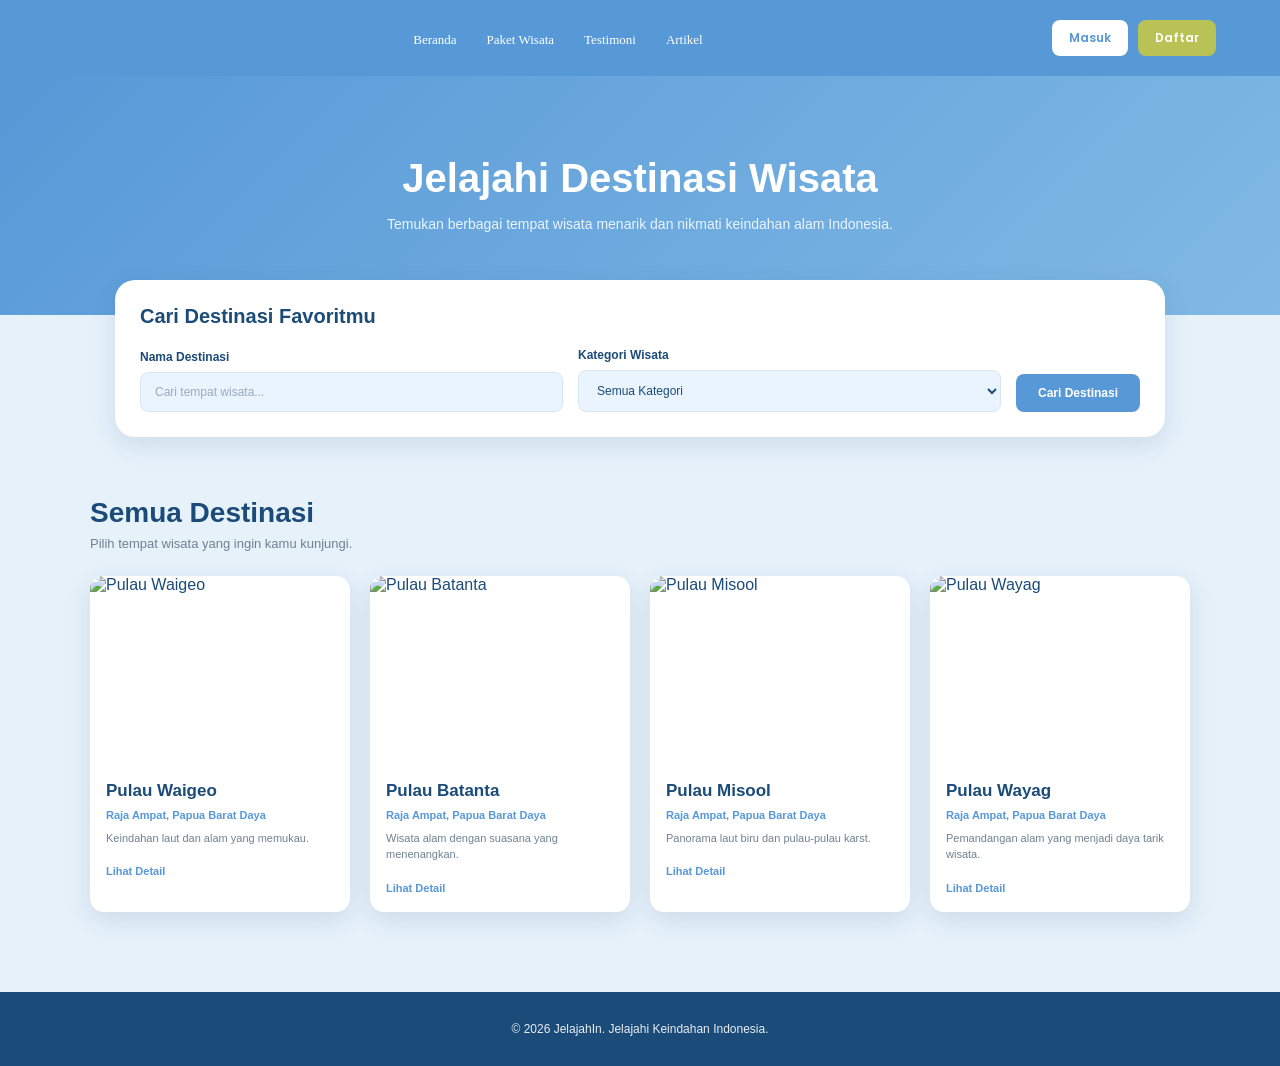
==== destinasi.html @ e1ebfabd "all change add vanilla.css Co-authored-by: Adzkiya Naira <adzkiyanairaf@gmail.com>" ====
<!DOCTYPE html>
<html lang="id">
<head>
    <meta charset="UTF-8">
    <meta name="viewport" content="width=device-width, initial-scale=1.0">
    <title>Destinasi Wisata - JelajahIn</title>
    <link rel="stylesheet" href="vanilla.css">
</head>
<body>

    <!-- Navbar -->
    <header>
        <nav>
            <div class="logo">
                <a href="assets/logo.png"></a>
            </div>

            <ul>
                <li><a href="index.html">Beranda</a></li>
                <li><a href="destinasi.html">Paket Wisata</a></li>
                <li><a href="index.html#testimoni">Testimoni</a></li>
                <li><a href="index.html#artikel">Artikel</a></li>
            </ul>

            <div class="nav-button">
                <a href="#">Masuk</a>
                <a href="#">Daftar</a>
            </div>
        </nav>
    </header>

    <!-- Konten Utama -->
    <main>

        <!-- Judul Halaman -->
        <section class="destination-banner">
            <h1>Jelajahi Destinasi Wisata</h1>
            <p>
                Temukan berbagai tempat wisata menarik
                dan nikmati keindahan alam Indonesia.
            </p>
        </section>

        <!-- Pencarian Destinasi -->
        <section class="destination-search">

            <h2>Cari Destinasi Favoritmu</h2>

            <form>
                <div class="search-item">
                    <label for="search-location">Nama Destinasi</label>
                    <input
                        type="text"
                        id="search-location"
                        name="search-location"
                        placeholder="Cari tempat wisata..."
                    >
                </div>

                <div class="search-item">
                    <label for="search-category">Kategori Wisata</label>
                    <select id="search-category" name="category">
                        <option value="">Semua Kategori</option>
                        <option value="pantai">Pantai</option>
                        <option value="gunung">Gunung</option>
                        <option value="pulau">Pulau</option>
                        <option value="alam">Wisata Alam</option>
                    </select>
                </div>

                <button type="button">Cari Destinasi</button>
            </form>

        </section>

        <!-- Daftar Destinasi -->
        <section class="all-destinations">

            <div class="section-heading">
                <h2>Semua Destinasi</h2>
                <p>Pilih tempat wisata yang ingin kamu kunjungi.</p>
            </div>

            <div class="destination-list">

                <article class="destination-card">
                    <img src="assets/waigeo.jpg" alt="Pulau Waigeo">
                    <h3>Pulau Waigeo</h3>
                    <p>Raja Ampat, Papua Barat Daya</p>
                    <p>Keindahan laut dan alam yang memukau.</p>
                    <a href="#">Lihat Detail</a>
                </article>

                <article class="destination-card">
                    <img src="assets/batanta.jpg" alt="Pulau Batanta">
                    <h3>Pulau Batanta</h3>
                    <p>Raja Ampat, Papua Barat Daya</p>
                    <p>Wisata alam dengan suasana yang menenangkan.</p>
                    <a href="#">Lihat Detail</a>
                </article>

                <article class="destination-card">
                    <img src="assets/misool.jpg" alt="Pulau Misool">
                    <h3>Pulau Misool</h3>
                    <p>Raja Ampat, Papua Barat Daya</p>
                    <p>Panorama laut biru dan pulau-pulau karst.</p>
                    <a href="#">Lihat Detail</a>
                </article>

                <article class="destination-card">
                    <img src="assets/wayag.jpg" alt="Pulau Wayag">
                    <h3>Pulau Wayag</h3>
                    <p>Raja Ampat, Papua Barat Daya</p>
                    <p>Pemandangan alam yang menjadi daya tarik wisata.</p>
                    <a href="#">Lihat Detail</a>
                </article>

            </div>

        </section>

    </main>

    <!-- Footer -->
    <footer>
        <p>&copy; 2026 JelajahIn. Jelajahi Keindahan Indonesia.</p>
    </footer>

    <script src="https://unpkg.com"></script>

</body>
</html>
---- vanilla.css ----
@import url('https://fonts.googleapis.com/css2?family=Inter:ital,opsz,wght@0,14..32,100..900;1,14..32,100..900&family=Poppins:ital,wght@0,100;0,200;0,300;0,400;0,500;0,600;0,700;0,800;0,900;1,100;1,200;1,300;1,400;1,500;1,600;1,700;1,800;1,900&family=Roboto+Mono:ital,wght@0,100..700;1,100..700&display=swap');
@font-face {
  font-family: 'Unbounded'; 
  src: url('assets/Unbounded.ttf') format('truetype');
  font-weight: 400; 
  font-style: normal;
}
:root {
    --pistachio: #B9C255;
    --frost: #E6F1FA;
    --iced-denim: #5798D7;
    --red: #DA4D50;
    --iced: #EAF4FF;
    --navy: #1B4B79;
    --white: #FFFFFF;
    --text-gray: #6F8293;
    --border: #D8E6F0;

    --shadow: 0 8px 25px rgba(27, 75, 121, 0.12);
    --shadow-hover: 0 14px 30px rgba(27, 75, 121, 0.18);
    --radius-small: 8px;
    --radius-medium: 14px;
    --radius-large: 20px;
    --transition: 0.3s ease;
    --font: "Unbounded";
    --sub-font: "Poppins";
}
* {
    margin: 0;
    padding: 0;
    box-sizing: border-box;
}
html {
    scroll-behavior: smooth;
}
body {
    font-family: Arial, Helvetica, sans-serif;
    background-color: var(--frost);
    color: var(--navy);
}

/* navbar */
header {
    width: 100%;
    background-color: var(--iced-denim);
}
nav {
    width: 90%;
    max-width: 1200px;
    margin: auto;
    padding: 20px 0;
    display: flex;
    align-items: center;
    justify-content: space-between;
    font-family: var(--sub-font);
}
.logo {
    max-width: auto;
    max-height: 2rem;
}
nav ul {
    display: flex;
    align-items: center;
    gap: 30px;
    list-style: none;
}
nav ul li a {
    color: var(--white);
    text-decoration: none;
    font-size: 13px;
    font-weight: 500;
    transition: var(--transition);
    font-family: var(--font);
}
nav ul li a:hover {
    color: var(--pistachio);
}
.nav-button {
    display: flex;
    align-items: center;
    gap: 10px;
}
.nav-button a {
    padding: 9px 17px;
    border-radius: var(--radius-small);
    text-decoration: none;
    font-size: 12px;
    font-weight: 600;
    transition: var(--transition);
}
.nav-button a:first-child {
    background-color: var(--white);
    color: var(--iced-denim);
}
.nav-button a:last-child {
    background-color: var(--pistachio);
    color: var(--white);
}
.nav-button a:hover {
    transform: translateY(-2px);
}
/* destination banner */
.destination-banner {
    padding: 80px 20px;
    text-align: center;
    background: linear-gradient(135deg,var(--iced-denim), #80B9E4);
    color: var(--white);
}
.destination-banner h1 {
    margin-bottom: 12px;
    font-size: 40px;
    font-weight: 800;
}
.destination-banner p {
    max-width: 550px;
    margin: auto;
    color: var(--iced);
    font-size: 14px;
    line-height: 1.6;
}
/* search destination */
.destination-search {
    width: 88%;
    max-width: 1050px;
    margin: -35px auto 60px;
    padding: 25px;
    position: relative;
    background-color: var(--white);
    border-radius: var(--radius-large);
    box-shadow: var(--shadow);
}
.destination-search h2 {
    margin-bottom: 20px;
    color: var(--navy);
    font-size: 20px;
}
.destination-search form {
    display: flex;
    align-items: end;
    gap: 15px;
}
.search-item {
    flex: 1;
    display: flex;
    flex-direction: column;
    gap: 8px;
}
.search-item label {
    color: var(--navy);
    font-size: 12px;
    font-weight: 700;
}
.search-item input,
.search-item select {
    width: 100%;
    padding: 12px 14px;
    border: 1px solid var(--border);
    border-radius: var(--radius-small);
    background-color: var(--iced);
    color: var(--navy);
    outline: none;
    font-size: 12px;
    transition: var(--transition);
}
.search-item input::placeholder {
    color: #9AAAB8;
}
.search-item input:focus,
.search-item select:focus {
    border-color: var(--iced-denim);
    background-color: var(--white);
}
.destination-search button {
    padding: 12px 22px;
    border: none;
    border-radius: var(--radius-small);
    background-color: var(--iced-denim);
    color: var(--white);
    font-size: 12px;
    font-weight: 700;
    cursor: pointer;
    transition: var(--transition);
}
.destination-search button:hover {
    background-color: var(--navy);
    transform: translateY(-2px);
}
/* all destination */
.all-destinations {
    width: 88%;
    max-width: 1100px;
    margin: 0 auto 80px;
}
.section-heading {
    margin-bottom: 25px;
}
.section-heading h2 {
    margin-bottom: 7px;
    color: var(--navy);
    font-size: 28px;
    font-weight: 800;
}
.section-heading p {
    color: var(--text-gray);
    font-size: 13px;
}
.destination-list {
    display: grid;
    grid-template-columns: repeat(4, 1fr);
    gap: 20px;
}
/* destination card */
.destination-card {
    overflow: hidden;
    background-color: var(--white);
    border-radius: var(--radius-medium);
    box-shadow: var(--shadow);
    transition: var(--transition);
}
.destination-card:hover {
    transform: translateY(-7px);
    box-shadow: var(--shadow-hover);
}
.destination-card img {
    width: 100%;
    height: 190px;
    display: block;
    object-fit: cover;
}
.destination-card h3 {
    margin: 15px 16px 6px;
    color: var(--navy);
    font-size: 17px;
}
.destination-card p {
    margin: 0 16px 6px;
    color: var(--text-gray);
    font-size: 11px;
    line-height: 1.5;
}
/* lokasi */
.destination-card p:first-of-type {
    color: var(--iced-denim);
    font-weight: 600;
}
/* deskripsi */
.destination-card p:last-of-type {
    margin-bottom: 15px;
}
.destination-card a {
    display: inline-block;
    margin: 0 16px 18px;
    color: var(--iced-denim);
    text-decoration: none;
    font-size: 11px;
    font-weight: 700;
    transition: var(--transition);
}
.destination-card a:hover {
    color: var(--navy);
}
/* footer */
footer {
    padding: 30px 20px;
    background-color: var(--navy);
    text-align: center;
    color: var(--white);
    font-size: 12px;
}
footer p {
    opacity: 0.9;
}
/* auth modal */
.modal {
    display: none;
}
.modal.is-open {
    display: block;
}
.modal__overlay {
    position: fixed;
    z-index: 1000;
    top: 0;
    left: 0;
    width: 100%;
    height: 100%;
    display: flex;
    align-items: center;
    justify-content: center;
    padding: 20px;
    background: rgba(27, 75, 121, 0.55);
}
.modal__container {
    position: relative;
    width: 100%;
    max-width: 430px;
    padding: 35px;
    background: var(--white);
    border-radius: 20px;
    box-shadow: 0 20px 50px rgba(27, 75, 121, 0.25);
}
.modal__close {
    position: absolute;
    top: 15px;
    right: 18px;
    border: none;
    background: none;
    color: var(--text-gray);
    font-size: 25px;
    cursor: pointer;
}
.auth-content h2 {
    margin-bottom: 10px;
    color: var(--navy);
    font-size: 26px;
    line-height: 1.2;
}
.auth-content > p {
    color: var(--text-gray);
    font-size: 13px;
    line-height: 1.6;
}
/* form */
#authForm {
    margin-top: 25px;
}
.auth-input {
    margin-bottom: 16px;
}
.auth-input label {
    display: block;
    margin-bottom: 7px;
    color: var(--navy);
    font-size: 12px;
    font-weight: 700;
}
.auth-input input {
    width: 100%;
    padding: 12px 14px;
    border: 1px solid var(--border);
    border-radius: 8px;
    outline: none;
    background: var(--iced);
    color: var(--navy);
    font-size: 13px;
    transition: var(--transition);
}
.auth-input input:focus {
    border-color: var(--iced-denim);
    background: var(--white);
}
/* sumbit */
#submitBtn {
    width: 100%;
    padding: 13px;
    border: none;
    border-radius: 8px;
    background: var(--iced-denim);
    color: var(--white);
    font-size: 13px;
    font-weight: 700;
    cursor: pointer;
    transition: var(--transition);
}
#submitBtn:hover {
    background: var(--navy);
    transform: translateY(-2px);
}
/* status */
#statusMessage {
    min-height: 20px;
    margin-top: 12px;
    color: var(--red);
    font-size: 12px;
    text-align: center;
}
/* switch login atau signup */
.auth-switch {
    margin-top: 18px;
    text-align: center;
    color: var(--text-gray);
    font-size: 12px;
}
.auth-switch a {
    margin-left: 4px;
    color: var(--iced-denim);
    text-decoration: none;
    font-weight: 700;
}
.auth-switch a:hover {
    color: var(--navy);
}
/* social */
.social-login {
    display: flex;
    gap: 10px;
    margin-top: 20px;
}
.social-login button {
    flex: 1;
    padding: 10px;
    border: 1px solid var(--border);
    border-radius: 8px;
    background: var(--white);
    color: var(--navy);
    font-size: 11px;
    font-weight: 600;
    cursor: pointer;
    transition: var(--transition);
}
.social-login button:hover {
    background: var(--iced);
    border-color: var(--iced-denim);
}
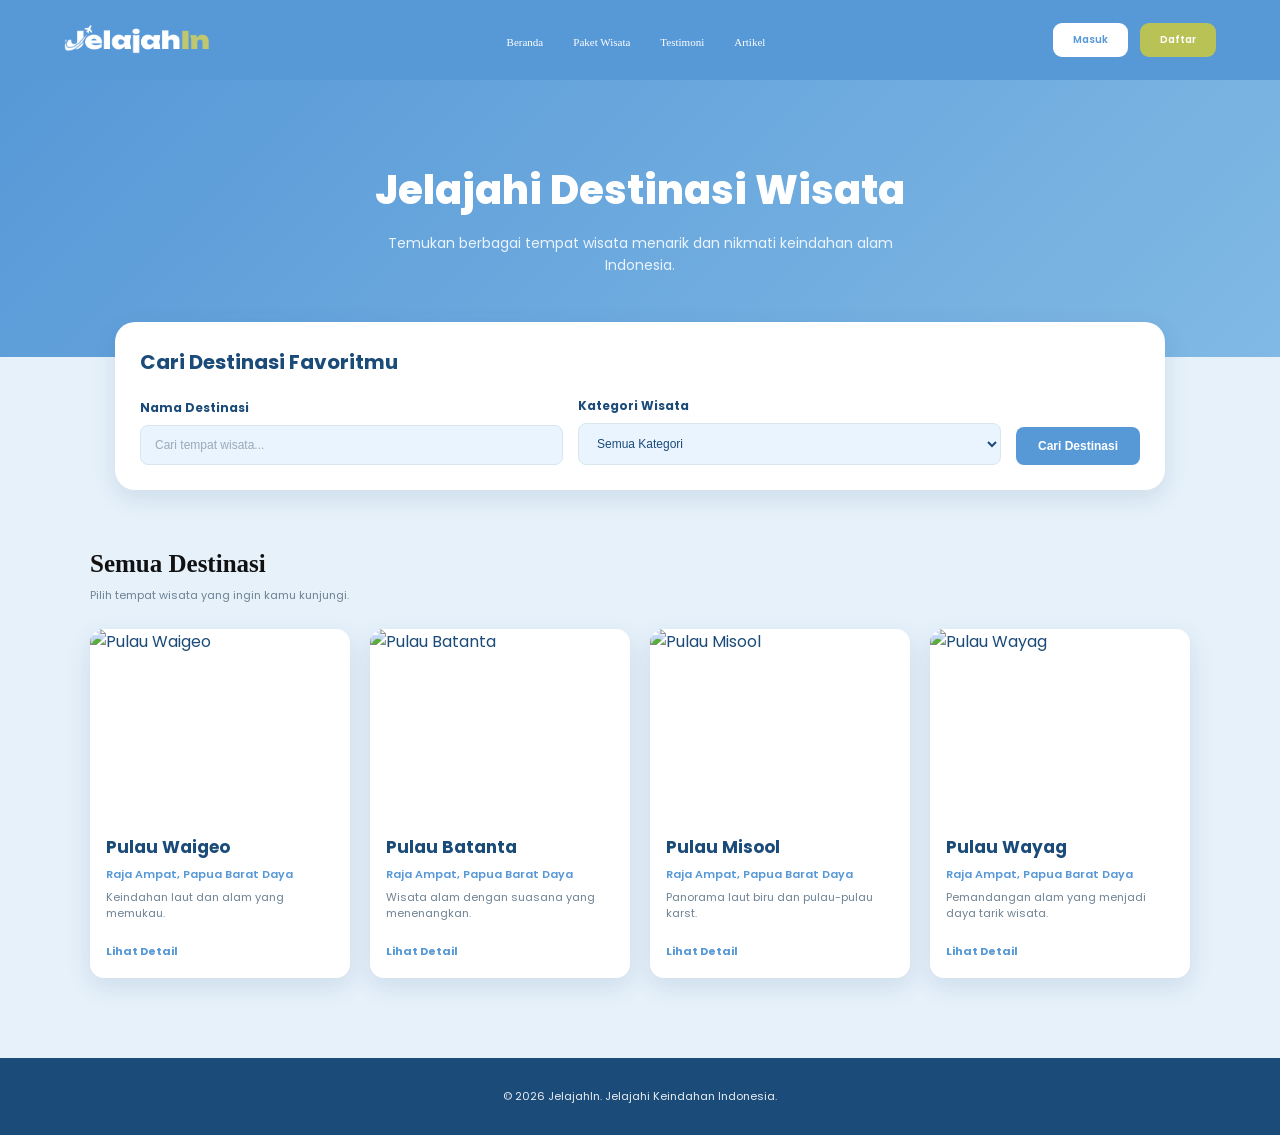
==== commit d127f0e4: "Co-authored-by: Adzkiya Naira <adzkiyanairaf@gmail.com> Co-authored-by: KhairaAndani <KhairaAndani@u" ====
--- a/destinasi.html
+++ b/destinasi.html
@@ -1,19 +1,22 @@
-
 <!DOCTYPE html>
 <html lang="id">
+
 <head>
     <meta charset="UTF-8">
     <meta name="viewport" content="width=device-width, initial-scale=1.0">
     <title>Destinasi Wisata - JelajahIn</title>
     <link rel="stylesheet" href="vanilla.css">
 </head>
-<body>
+
+<body class="page-destinasi">
 
     <!-- Navbar -->
     <header>
         <nav>
             <div class="logo">
-                <a href="assets/logo.png"></a>
+                <a href="index.html">
+                    <img src="assets/logo.png" alt="JelajahIn">
+                </a>
             </div>
 
             <ul>
@@ -50,12 +53,7 @@
             <form>
                 <div class="search-item">
                     <label for="search-location">Nama Destinasi</label>
-                    <input
-                        type="text"
-                        id="search-location"
-                        name="search-location"
-                        placeholder="Cari tempat wisata..."
-                    >
+                    <input type="text" id="search-location" name="search-location" placeholder="Cari tempat wisata...">
                 </div>
 
                 <div class="search-item">
@@ -126,8 +124,6 @@
     <footer>
         <p>&copy; 2026 JelajahIn. Jelajahi Keindahan Indonesia.</p>
     </footer>
+</body>
 
-    <script src="https://unpkg.com"></script>
-
-</body>
-</html>
+</html>
--- a/vanilla.css
+++ b/vanilla.css
@@ -1,10 +1,12 @@
 @import url('https://fonts.googleapis.com/css2?family=Inter:ital,opsz,wght@0,14..32,100..900;1,14..32,100..900&family=Poppins:ital,wght@0,100;0,200;0,300;0,400;0,500;0,600;0,700;0,800;0,900;1,100;1,200;1,300;1,400;1,500;1,600;1,700;1,800;1,900&family=Roboto+Mono:ital,wght@0,100..700;1,100..700&display=swap');
+
 @font-face {
-  font-family: 'Unbounded'; 
-  src: url('assets/Unbounded.ttf') format('truetype');
-  font-weight: 400; 
-  font-style: normal;
-}
+    font-family: 'Unbounded';
+    src: url('assets/Unbounded.ttf') format('truetype');
+    font-weight: 400;
+    font-style: normal;
+}
+
 :root {
     --pistachio: #B9C255;
     --frost: #E6F1FA;
@@ -25,6 +27,7 @@
     --font: "Unbounded";
     --sub-font: "Poppins";
 }
+/* destinasi html */
 * {
     margin: 0;
     padding: 0;
@@ -34,11 +37,9 @@
     scroll-behavior: smooth;
 }
 body {
-    font-family: Arial, Helvetica, sans-serif;
     background-color: var(--frost);
     color: var(--navy);
 }
-
 /* navbar */
 header {
     width: 100%;
@@ -99,11 +100,195 @@
 .nav-button a:hover {
     transform: translateY(-2px);
 }
+.hero-slider {
+  display: flex;
+  align-items: center;
+  justify-content: space-between;
+  min-height: 100vh;
+  padding: 40px 60px;
+  background: linear-gradient(180deg, var(--navy) 0%, var(--iced-denim) 55%, var(--frost) 100%);
+  color: var(--white);
+  overflow: hidden;
+  position: relative;
+}
+.vertical-progress {
+  display: flex;
+  flex-direction: column;
+  align-items: center;
+  margin-right: 45px;
+}
+.vertical-progress .dot {
+  width: 10px;
+  height: 10px;
+  background-color: var(--white);
+  border-radius: 50%;
+}
+.vertical-progress .line {
+  width: 2px;
+  height: 240px;
+  background-color: rgba(255, 255, 255, 0.45);
+  position: relative;
+  display: flex;
+  justify-content: center;
+}
+.active-circle {
+  width: 32px;
+  height: 32px;
+  background-color: var(--white);
+  color: var(--navy);
+  font-family: var(--font);
+  font-size: 0.85rem;
+  font-weight: 700;
+  border-radius: 50%;
+  display: flex;
+  align-items: center;
+  justify-content: center;
+  position: absolute;
+  top: 0%;
+  box-shadow: var(--shadow);
+  transition: top var(--transition);
+}
+.hero-content {
+  max-width: 440px;
+  z-index: 2;
+}
+.hero-content h1 {
+  font-family: var(--font);
+  font-size: 3.4rem;
+  font-weight: 800;
+  letter-spacing: 2px;
+  margin-bottom: 14px;
+  text-transform: uppercase;
+  text-shadow: 0 4px 15px rgba(27, 75, 121, 0.25);
+}
+.hero-content p {
+  font-family: var(--sub-font);
+  font-size: 1rem;
+  font-weight: 400;
+  line-height: 1.6;
+  margin-bottom: 28px;
+  color: var(--iced);
+}
+.btn-jelajah {
+  display: inline-block;
+  padding: 13px 28px;
+  background-color: var(--pistachio);
+  color: var(--white);
+  font-family: var(--sub-font);
+  font-size: 0.95rem;
+  font-weight: 600;
+  text-decoration: none;
+  border-radius: 50px;
+  box-shadow: var(--shadow);
+  transition: transform var(--transition), box-shadow var(--transition);
+}
+.btn-jelajah:hover {
+  transform: translateY(-3px);
+  box-shadow: var(--shadow-hover);
+}
+.slider-right {
+  display: flex;
+  flex-direction: column;
+  width: 56%;
+  z-index: 2;
+}
+.cards-container {
+  display: flex;
+  gap: 22px;
+  align-items: flex-end;
+}
+.card-item {
+  transition: all var(--transition);
+  cursor: pointer;
+}
+.card-item h3 {
+  font-family: var(--sub-font);
+  font-size: 1.05rem;
+  font-weight: 600;
+  margin-bottom: 4px;
+  color: var(--white);
+}
+.card-dots {
+  display: flex;
+  gap: 5px;
+  margin-bottom: 10px;
+}
+.card-dots span {
+  width: 6px;
+  height: 6px;
+  border-radius: 50%;
+  background-color: rgba(255, 255, 255, 0.45);
+}
+.card-dots span.filled {
+  background-color: var(--white);
+}
+.card-item img {
+  width: 175px;
+  height: 235px;
+  object-fit: cover;
+  border-radius: var(--radius-large);
+  box-shadow: var(--shadow);
+  border: 2px solid transparent;
+  transition: all var(--transition);
+}
+.card-item:hover img {
+  transform: translateY(-5px);
+  box-shadow: var(--shadow-hover);
+}
+.card-item.active img {
+  width: 245px;
+  height: 315px;
+  border: 2px solid var(--border);
+  box-shadow: var(--shadow-hover);
+}
+.slider-controls {
+  display: flex;
+  align-items: center;
+  justify-content: space-between;
+  margin-top: 28px;
+  padding-right: 45px;
+}
+.nav-buttons {
+  display: flex;
+  gap: 12px;
+}
+.nav-buttons button {
+  width: 42px;
+  height: 42px;
+  border-radius: 50%;
+  border: 1.5px solid var(--white);
+  background-color: rgba(255, 255, 255, 0.15);
+  color: var(--white);
+  font-size: 1rem;
+  cursor: pointer;
+  backdrop-filter: blur(4px);
+  transition: all var(--transition);
+}
+.nav-buttons button:hover {
+  background-color: var(--white);
+  color: var(--navy);
+  box-shadow: var(--shadow);
+}
+.page-indicator {
+  display: flex;
+  align-items: center;
+  gap: 12px;
+  font-family: var(--font);
+  font-size: 0.9rem;
+  font-weight: 700;
+  color: var(--iced-denim);
+}
+.page-indicator .dash {
+  width: 35px;
+  height: 2px;
+  background-color: var(--iced-denim);
+  display: inline-block;
+}
 /* destination banner */
 .destination-banner {
     padding: 80px 20px;
     text-align: center;
-    background: linear-gradient(135deg,var(--iced-denim), #80B9E4);
+    background: linear-gradient(135deg, var(--iced-denim), #80B9E4);
     color: var(--white);
 }
 .destination-banner h1 {
@@ -315,7 +500,7 @@
     font-size: 26px;
     line-height: 1.2;
 }
-.auth-content > p {
+.auth-content>p {
     color: var(--text-gray);
     font-size: 13px;
     line-height: 1.6;
@@ -412,3 +597,664 @@
     background: var(--iced);
     border-color: var(--iced-denim);
 }
+/* index html */
+* {
+    margin: 0;
+    padding: 0;
+    box-sizing: border-box;
+}
+html {
+    scroll-behavior: smooth;
+}
+body {
+    font-family: var(--sub-font);
+    background: linear-gradient(180deg, #5798D7 0%, #B8D8F2 55%, #E6F1FA 100%);color: var(--navy);
+}
+a {
+    text-decoration: none;
+}
+/* navb */
+header {
+    width: 100%;
+    position: relative;
+    z-index: 10;
+    background: transparent;
+}
+nav {
+    width: 90%;
+    max-width: 1250px;
+    min-height: 80px;
+    margin: auto;
+    display: flex;
+    align-items: center;
+    justify-content: space-between;
+    gap: 25px;
+}
+.logo img {
+    width: 155px;
+    height: auto;
+    display: block;
+    object-fit: contain;
+}
+nav ul {
+    display: flex;
+    align-items: center;
+    gap: 30px;
+    list-style: none;
+}
+nav ul li a {
+    color: var(--white);
+    font-family: var(--font);
+    font-size: 11px;
+    font-weight: 500;
+    transition: var(--transition);
+}
+nav ul li a:hover {
+    color: var(--pistachio);
+}
+.nav-button {
+    display: flex;
+    align-items: center;
+    gap: 12px;
+}
+.nav-button a {
+    padding: 9px 20px;
+    border-radius: 9px;
+    font-size: 10px;
+    font-weight: 600;
+    transition: var(--transition);
+}
+.nav-button a:first-child {
+    color: var(--iced-denim);
+    background: var(--white);
+}
+.nav-button a:last-child {
+    color: var(--white);
+    background: var(--pistachio);
+}
+.nav-button a:hover {
+    transform: translateY(-3px);
+    box-shadow: var(--shadow);
+}
+/* hero sect */
+.hero {
+    width: 90%;
+    max-width: 1250px;
+    min-height: 400px;
+    margin: auto;
+    padding: 45px 20px 55px;
+    display: grid;
+    grid-template-columns: 0.9fr 1.4fr;
+    align-items: center;
+    gap: 45px;
+    position: relative;
+}
+.scroll-indicator {
+    position: absolute;
+    left: 0;
+    top: 65px;
+    width: 30px;
+    height: 255px;
+    display: flex;
+    flex-direction: column;
+    align-items: center;
+    z-index: 5;
+}
+/* titik paling atas */
+.scroll-indicator::before {
+    content: "";
+    position: absolute;
+    top: -7px;
+    width: 11px;
+    height: 11px;
+    background: var(--white);
+    border-radius: 50%;
+}
+/* numb 1 */
+.scroll-number {
+    width: 28px;
+    height: 28px;
+    display: flex;
+    align-items: center;
+    justify-content: center;
+    background: var(--white);
+    color: var(--iced-denim);
+    border-radius: 50%;
+    font-family: var(--font);
+    font-size: 11px;
+    font-weight: 800;
+    z-index: 2;
+}
+/* garis vertikal */
+.scroll-line {
+    width: 2px;
+    height: 220px;
+    background: rgba(255,255,255,0.65);
+}
+/* tiiitk paling bawah */
+.scroll-dot {
+    position: absolute;
+    bottom: 0;
+    width: 11px;
+    height: 11px;
+    background: var(--white);
+    border-radius: 50%;
+}
+/* hover */
+.scroll-indicator:hover .scroll-number {
+    background: var(--pistachio);
+    color: var(--white);
+}
+/* hero text */
+.hero-content {
+    position: relative;
+    padding-left: 35px;
+    color: var(--white);
+}
+.hero-content h1 {
+    margin-bottom: 12px;
+    color: var(--white);
+    font-family: var(--font);
+    font-size: clamp(38px, 6vw, 65px);
+    font-weight: 900;
+    letter-spacing: -3px;
+    text-shadow: 0 5px 5px rgba(0,0,0,0.15);
+}
+.hero-content p {
+    max-width: 340px;
+    margin-bottom: 25px;
+    color: var(--white);
+    font-size: 13px;
+    line-height: 1.7;
+}
+.hero-content > a {
+    display: inline-block;
+    padding: 13px 20px;
+    border-radius: 12px;
+    background: var(--pistachio);
+    color: var(--white);
+    font-size: 11px;
+    font-weight: 700;
+    transition: var(--transition);
+}
+.hero-content > a:hover {
+    background: var(--navy);
+    transform: translateY(-4px);
+}
+/* hero img */
+.hero-image {
+    width: 100%;
+    min-width: 0;
+    display: flex;
+    align-items: flex-end;
+    gap: 15px;
+    position: relative;
+}
+.hero-image > img {
+    width: 48%;
+    height: 245px;
+    flex-shrink: 0;
+    object-fit: cover;
+    border-radius: 20px;
+    box-shadow: 0 12px 20px rgba(27,75,121,0.25);
+}
+.other-destination {
+    min-width: 0;
+    flex: 1;
+    display: flex;
+    gap: 12px;
+    overflow: hidden;
+}
+.other-destination > div {
+    flex: 1;
+    min-width: 0;
+    position: relative;
+}
+.other-destination img {
+    width: 100%;
+    height: 185px;
+    display: block;
+    object-fit: cover;
+    border-radius: 17px;
+    box-shadow: 0 8px 15px rgba(27,75,121,0.2);
+}
+.other-destination h3 {
+    margin-bottom: 12px;
+    color: var(--white);
+    font-size: 13px;
+    text-align: center;
+}
+/* search sect */
+.search-section {
+    width: 88%;
+    max-width: 1150px;
+    margin: -15px auto 0;
+    padding: 22px 30px;
+    position: relative;
+    z-index: 2;
+    background: var(--white);
+    border-radius: 35px;
+    box-shadow: var(--shadow);
+}
+.search-filter {
+    display: grid;
+    grid-template-columns: repeat(4, 1fr) auto;
+    align-items: end;
+    gap: 12px;
+}
+.filter-item {
+    min-width: 0;
+    display: flex;
+    flex-direction: column;
+    gap: 8px;
+}
+.filter-item label {
+    color: var(--iced-denim);
+    font-size: 11px;
+    font-weight: 600;
+}
+.filter-item select,
+.filter-item input {
+    width: 100%;
+    min-width: 0;
+    padding: 12px;
+    border: 1px solid var(--border);
+    outline: none;
+    border-radius: 10px;
+    background: var(--iced);
+    color: var(--navy);
+    font-size: 11px;
+    cursor: pointer;
+    transition: var(--transition);
+}
+.filter-item select:focus,
+.filter-item input:focus {
+    border-color: var(--iced-denim);
+    background: var(--white);
+}
+.search-filter button {
+    padding: 14px 25px;
+    border: none;
+    border-radius: 12px;
+    background: var(--iced-denim);
+    color: var(--white);
+    font-size: 12px;
+    font-weight: 700;
+    cursor: pointer;
+    transition: var(--transition);
+}
+.search-filter button:hover {
+    background: var(--navy);
+    transform: translateY(-3px);
+}
+/* destination seect */
+.destination-section {
+    width: 88%;
+    max-width: 1150px;
+    margin: 0 auto 60px;
+    padding: 45px 35px;
+    background: var(--white);
+    border-radius: 0 0 35px 35px;
+}
+.section-heading {
+    margin-bottom: 25px;
+}
+.section-heading h2 {
+    margin-bottom: 8px;
+    color: #111111;
+    font-family: var(--font);
+    font-size: 25px;
+    font-weight: 800;
+}
+.section-heading p {
+    color: var(--text-gray);
+    font-size: 11px;
+    line-height: 1.7;
+}
+/* destination cards */
+.destination-section .destination-list {
+    display: grid;
+    grid-template-columns: repeat(4, 1fr);
+    gap: 20px;
+}
+.destination-section .destination-card {
+    overflow: hidden;
+    position: relative;
+    min-width: 0;
+    min-height: 240px;
+    border-radius: 20px;
+    background: var(--iced);
+    transition: var(--transition);
+}
+.destination-section .destination-card:hover {
+    transform: translateY(-7px);
+    box-shadow: var(--shadow-hover);
+}
+.destination-section .destination-card img {
+    width: 100%;
+    height: 240px;
+    display: block;
+    object-fit: cover;
+    transition: var(--transition);
+}
+.destination-section .destination-card:hover img {
+    transform: scale(1.05);
+}
+.destination-section .destination-card h3,
+.destination-section .destination-card p,
+.destination-section .destination-card a {
+    position: relative;
+    z-index: 1;
+}
+.destination-section .destination-card h3 {
+    margin: -65px 15px 8px;
+    color: var(--white);
+    font-size: 14px;
+    font-weight: 700;
+}
+.destination-section .destination-card p {
+    margin: 0 15px 10px;
+    color: var(--white);
+    font-size: 10px;
+    line-height: 1.5;
+}
+.destination-section .destination-card a {
+    display: inline-block;
+    margin: 0 15px 15px;
+    color: var(--white);
+    font-size: 10px;
+    font-weight: 700;
+}
+.destination-section > a {
+    display: table;
+    margin: 30px auto 0;
+    padding: 12px 22px;
+    border-radius: 10px;
+    background: var(--iced-denim);
+    color: var(--white);
+    font-size: 11px;
+    font-weight: 700;
+    transition: var(--transition);
+}
+.destination-section > a:hover {
+    background: var(--navy);
+    transform: translateY(-3px);
+}
+/* footer */
+footer {
+    padding: 30px 20px;
+    background: var(--navy);
+    color: var(--white);
+    text-align: center;
+    font-size: 11px;
+}
+footer p {
+    opacity: 0.9;
+}
+
+/* index page */
+.page-index {
+    font-family: var(--sub-font);
+    background: linear-gradient(180deg, #5798D7 0%, #B8D8F2 55%, #E6F1FA 100%);
+    color: var(--navy);
+}
+.page-index header {
+    position: relative;
+    z-index: 10;
+    background: transparent;
+}
+.page-index nav {
+    width: 90%;
+    max-width: 1250px;
+    min-height: 80px;
+    padding: 0;
+}
+.page-index .logo img,
+.page-destinasi .logo img {
+    width: 155px;
+    height: auto;
+    display: block;
+    object-fit: contain;
+}
+/* index hero */
+.page-index .hero {
+    width: 90%;
+    max-width: 1250px;
+    min-height: 400px;
+    margin: auto;
+    padding: 45px 20px 55px;
+    display: grid;
+    grid-template-columns: 0.9fr 1.4fr;
+    align-items: center;
+    gap: 45px;
+    position: relative;
+}
+.page-index .hero-image {
+    width: 100%;
+    min-width: 0;
+    display: flex;
+    align-items: flex-end;
+    gap: 15px;
+}
+.page-index .hero-image > img {
+    width: 48%;
+    height: 245px;
+    flex-shrink: 0;
+    object-fit: cover;
+    border-radius: 20px;
+    box-shadow: 0 12px 20px rgba(27,75,121,0.25);
+}
+.page-index .slider-right {
+    width: auto;
+    min-width: 0;
+    flex: 1;
+    display: flex;
+    flex-direction: column;
+}
+.page-index .cards-container {
+    display: flex;
+    align-items: flex-end;
+    gap: 12px;
+    overflow: hidden;
+    min-width: 0;
+}
+.page-index .card-item {
+    flex: 1;
+    min-width: 0;
+    cursor: pointer;
+    transition: var(--transition);
+}
+.page-index .card-item h3 {
+    margin-bottom: 10px;
+    color: var(--white);
+    font-family: var(--sub-font);
+    font-size: 13px;
+    font-weight: 600;
+}
+.page-index .card-item img {
+    width: 100%;
+    height: 185px;
+    display: block;
+    object-fit: cover;
+    border-radius: 17px;
+    box-shadow: 0 8px 15px rgba(27,75,121,0.2);
+    transition: var(--transition);
+}
+.page-index .card-item:hover img {
+    transform: translateY(-5px);
+}
+/* scroll progres */
+.page-index .scroll-progress {
+    position: fixed;
+    left: 30px;
+    top: 18vh;
+    height: 64vh;
+    width: 30px;
+    display: flex;
+    flex-direction: column;
+    align-items: center;
+    justify-content: space-between;
+    z-index: 100;
+    pointer-events: none;
+}
+.page-index .scroll-progress .scroll-dot {
+    width: 11px;
+    height: 11px;
+    border-radius: 50%;
+    background: var(--white);
+}
+.page-index .scroll-progress .scroll-track {
+    width: 2px;
+    flex: 1;
+    background: rgba(255,255,255,0.55);
+    position: relative;
+}
+.page-index .scroll-active {
+    position: absolute;
+    left: 50%;
+    top: 0;
+    width: 28px;
+    height: 28px;
+    transform: translate(-50%, -50%);
+    background: var(--white);
+    border-radius: 50%;
+    transition: top 0.15s linear;
+}
+.page-index .scroll-active::after {
+    content: attr(data-number);
+    position: absolute;
+    inset: 0;
+    display: flex;
+    align-items: center;
+    justify-content: center;
+    color: var(--iced-denim);
+    font-size: 11px;
+    font-weight: 800;
+}
+/* index destination */
+.page-index .destination-section {
+    width: 88%;
+    max-width: 1150px;
+    margin: 0 auto 60px;
+    padding: 45px 35px;
+    background: var(--white);
+    border-radius: 0 0 35px 35px;
+}
+.page-index .destination-section .destination-list {
+    display: grid;
+    grid-template-columns: repeat(4, 1fr);
+    gap: 20px;
+}
+.page-index .destination-section .destination-card {
+    overflow: hidden;
+    position: relative;
+    min-width: 0;
+    min-height: 240px;
+    border-radius: 20px;
+    background: var(--iced);
+    transition: var(--transition);
+}
+/* index footer */
+.page-index .main-footer {
+    padding: 0;
+    background: var(--navy);
+    text-align: left;
+}
+/* destinasi page */
+.page-destinasi {
+    font-family: var(--sub-font);
+    background: var(--frost);
+    color: var(--navy);
+}
+.page-destinasi header {
+    width: 100%;
+    position: relative;
+    background: var(--iced-denim);
+}
+.page-destinasi nav {
+    width: 90%;
+    max-width: 1200px;
+    min-height: 80px;
+    margin: auto;
+}
+.page-destinasi .destination-banner {
+    padding: 80px 20px;
+    text-align: center;
+    background: linear-gradient(135deg,var(--iced-denim), #80B9E4);
+    color: var(--white);
+}
+.page-destinasi .destination-search {
+    width: 88%;
+    max-width: 1050px;
+    margin: -35px auto 60px;
+    padding: 25px;
+    position: relative;
+    background: var(--white);
+    border-radius: var(--radius-large);
+    box-shadow: var(--shadow);
+}
+.page-destinasi .all-destinations {
+    width: 88%;
+    max-width: 1100px;
+    margin: 0 auto 80px;
+}
+.page-destinasi .all-destinations .destination-list {
+    display: grid;
+    grid-template-columns: repeat(4, 1fr);
+    gap: 20px;
+}
+.page-destinasi .all-destinations .destination-card {
+    overflow: hidden;
+    background: var(--white);
+    border-radius: var(--radius-medium);
+    box-shadow: var(--shadow);
+    transition: var(--transition);
+}
+/* responsive */
+@media (max-width: 900px) {
+    .page-index .hero {
+        grid-template-columns: 1fr;
+        gap: 35px;
+    }
+    .page-index .hero-image {
+        padding-left: 35px;
+    }
+    .page-index .destination-section .destination-list,
+    .page-destinasi .all-destinations .destination-list {
+        grid-template-columns: repeat(2, 1fr);
+    }
+    .page-destinasi .destination-search form {
+        flex-wrap: wrap;
+    }
+}
+@media (max-width: 600px) {
+    .page-index .hero-image {
+        flex-direction: column;
+        align-items: stretch;
+    }
+    .page-index .hero-image > img {
+        width: 100%;
+        height: 230px;
+    }
+    .page-index .card-item img {
+        height: 120px;
+    }
+    .page-index .hero-content h1 {
+        font-size: 40px;
+    }
+    .page-index .destination-section .destination-list,
+    .page-destinasi .all-destinations .destination-list {
+        grid-template-columns: 1fr;
+    }
+    .page-index .search-filter {
+        grid-template-columns: 1fr;
+    }
+    .page-destinasi .destination-search form {
+        flex-direction: column;
+        align-items: stretch;
+    }
+    .page-index nav ul,
+    .page-destinasi nav ul {
+        gap: 12px;
+    }
+}
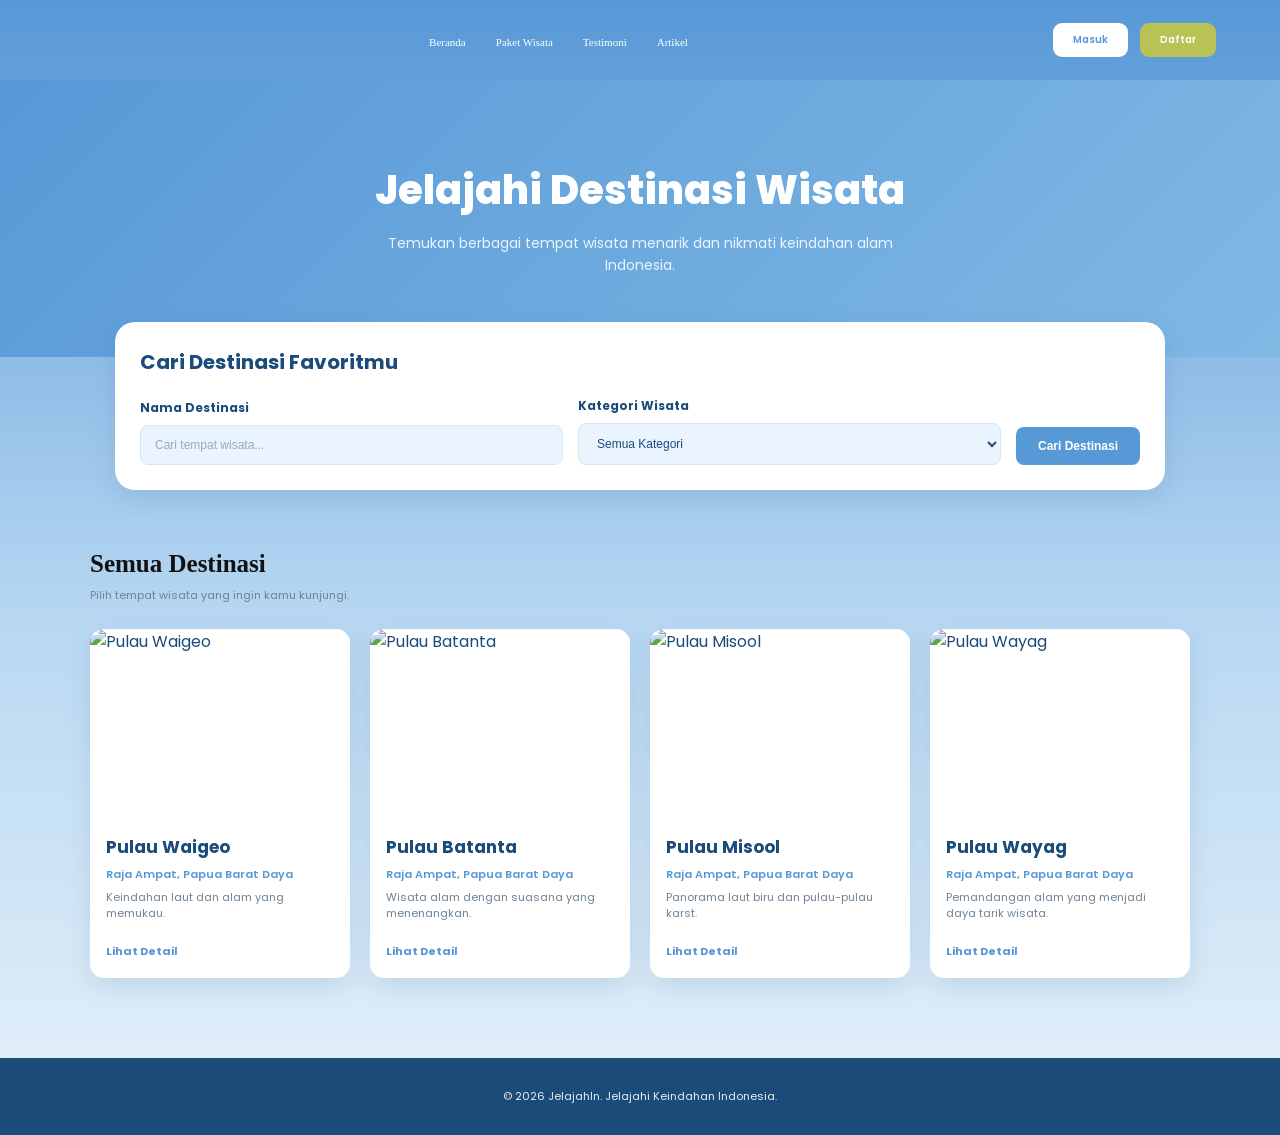
==== commit f1bb17cb: "modify html and css" ====
--- a/destinasi.html
+++ b/destinasi.html
@@ -1,22 +1,20 @@
+
 <!DOCTYPE html>
 <html lang="id">
-
 <head>
     <meta charset="UTF-8">
     <meta name="viewport" content="width=device-width, initial-scale=1.0">
-    <title>Destinasi Wisata - JelajahIn</title>
+    <link rel="shortcut icon" href="assets/faviconj.png" type="image/x-icon">
     <link rel="stylesheet" href="vanilla.css">
+    <title>JelajahIn - Wisata Indonesia</title>
 </head>
-
-<body class="page-destinasi">
+<body>
 
     <!-- Navbar -->
     <header>
         <nav>
             <div class="logo">
-                <a href="index.html">
-                    <img src="assets/logo.png" alt="JelajahIn">
-                </a>
+                <a href="assets/logo.png"></a>
             </div>
 
             <ul>
@@ -53,7 +51,12 @@
             <form>
                 <div class="search-item">
                     <label for="search-location">Nama Destinasi</label>
-                    <input type="text" id="search-location" name="search-location" placeholder="Cari tempat wisata...">
+                    <input
+                        type="text"
+                        id="search-location"
+                        name="search-location"
+                        placeholder="Cari tempat wisata..."
+                    >
                 </div>
 
                 <div class="search-item">
@@ -124,6 +127,7 @@
     <footer>
         <p>&copy; 2026 JelajahIn. Jelajahi Keindahan Indonesia.</p>
     </footer>
+
+    <script src="js/script.js"></script>
 </body>
-
-</html>+</html>
--- a/vanilla.css
+++ b/vanilla.css
@@ -37,8 +37,17 @@
     scroll-behavior: smooth;
 }
 body {
-    background-color: var(--frost);
-    color: var(--navy);
+    margin: 0;
+    padding: 0;
+    background: linear-gradient(
+        180deg,
+        #5798D7 0%,     /* Atas (Hero Waigeo - Biru pekat) */
+        #DCE9F7 18%,    /* Tengah atas (Kartu Pulau & Aktivitas - Terang) */
+        #E6F1FA 38%,    /* Tengah (Paket 7-Day Tour - Sangat terang) */
+        #8CB4E0 55%,    /* Bagian Testimoni Pelanggan - Biru sedang */
+        #DCE9F7 75%,    /* Bagian Discover Indonesia - Terang kembali */
+        #93B8E2 100%    /* Bawah (Sign Up & Contact Us - Biru lembut) */
+    );
 }
 /* navbar */
 header {
@@ -56,6 +65,10 @@
     font-family: var(--sub-font);
 }
 .logo {
+    margin-top: 1rem;
+}
+
+.logo a img{
     max-width: auto;
     max-height: 2rem;
 }
@@ -68,19 +81,22 @@
 nav ul li a {
     color: var(--white);
     text-decoration: none;
-    font-size: 13px;
+    font-size: 20px;
     font-weight: 500;
     transition: var(--transition);
     font-family: var(--font);
 }
+
 nav ul li a:hover {
     color: var(--pistachio);
 }
+
 .nav-button {
     display: flex;
     align-items: center;
     gap: 10px;
 }
+
 .nav-button a {
     padding: 9px 17px;
     border-radius: var(--radius-small);
@@ -89,17 +105,21 @@
     font-weight: 600;
     transition: var(--transition);
 }
+
 .nav-button a:first-child {
     background-color: var(--white);
     color: var(--iced-denim);
 }
+
 .nav-button a:last-child {
     background-color: var(--pistachio);
     color: var(--white);
 }
+
 .nav-button a:hover {
     transform: translateY(-2px);
 }
+
 .hero-slider {
   display: flex;
   align-items: center;
@@ -111,18 +131,21 @@
   overflow: hidden;
   position: relative;
 }
+
 .vertical-progress {
   display: flex;
   flex-direction: column;
   align-items: center;
   margin-right: 45px;
 }
+
 .vertical-progress .dot {
   width: 10px;
   height: 10px;
   background-color: var(--white);
   border-radius: 50%;
 }
+
 .vertical-progress .line {
   width: 2px;
   height: 240px;
@@ -131,6 +154,7 @@
   display: flex;
   justify-content: center;
 }
+
 .active-circle {
   width: 32px;
   height: 32px;
@@ -148,10 +172,12 @@
   box-shadow: var(--shadow);
   transition: top var(--transition);
 }
+
 .hero-content {
   max-width: 440px;
   z-index: 2;
 }
+
 .hero-content h1 {
   font-family: var(--font);
   font-size: 3.4rem;
@@ -161,6 +187,7 @@
   text-transform: uppercase;
   text-shadow: 0 4px 15px rgba(27, 75, 121, 0.25);
 }
+
 .hero-content p {
   font-family: var(--sub-font);
   font-size: 1rem;
@@ -169,6 +196,7 @@
   margin-bottom: 28px;
   color: var(--iced);
 }
+
 .btn-jelajah {
   display: inline-block;
   padding: 13px 28px;
@@ -182,25 +210,30 @@
   box-shadow: var(--shadow);
   transition: transform var(--transition), box-shadow var(--transition);
 }
+
 .btn-jelajah:hover {
   transform: translateY(-3px);
   box-shadow: var(--shadow-hover);
 }
+
 .slider-right {
   display: flex;
   flex-direction: column;
   width: 56%;
   z-index: 2;
 }
+
 .cards-container {
   display: flex;
   gap: 22px;
   align-items: flex-end;
 }
+
 .card-item {
   transition: all var(--transition);
   cursor: pointer;
 }
+
 .card-item h3 {
   font-family: var(--sub-font);
   font-size: 1.05rem;
@@ -208,20 +241,24 @@
   margin-bottom: 4px;
   color: var(--white);
 }
+
 .card-dots {
   display: flex;
   gap: 5px;
   margin-bottom: 10px;
 }
+
 .card-dots span {
   width: 6px;
   height: 6px;
   border-radius: 50%;
   background-color: rgba(255, 255, 255, 0.45);
 }
+
 .card-dots span.filled {
   background-color: var(--white);
 }
+
 .card-item img {
   width: 175px;
   height: 235px;
@@ -231,16 +268,19 @@
   border: 2px solid transparent;
   transition: all var(--transition);
 }
+
 .card-item:hover img {
   transform: translateY(-5px);
   box-shadow: var(--shadow-hover);
 }
+
 .card-item.active img {
   width: 245px;
   height: 315px;
   border: 2px solid var(--border);
   box-shadow: var(--shadow-hover);
 }
+
 .slider-controls {
   display: flex;
   align-items: center;
@@ -248,10 +288,12 @@
   margin-top: 28px;
   padding-right: 45px;
 }
+
 .nav-buttons {
   display: flex;
   gap: 12px;
 }
+
 .nav-buttons button {
   width: 42px;
   height: 42px;
@@ -264,11 +306,13 @@
   backdrop-filter: blur(4px);
   transition: all var(--transition);
 }
+
 .nav-buttons button:hover {
   background-color: var(--white);
   color: var(--navy);
   box-shadow: var(--shadow);
 }
+
 .page-indicator {
   display: flex;
   align-items: center;
@@ -278,12 +322,14 @@
   font-weight: 700;
   color: var(--iced-denim);
 }
+
 .page-indicator .dash {
   width: 35px;
   height: 2px;
   background-color: var(--iced-denim);
   display: inline-block;
 }
+
 /* destination banner */
 .destination-banner {
     padding: 80px 20px;
@@ -291,11 +337,13 @@
     background: linear-gradient(135deg, var(--iced-denim), #80B9E4);
     color: var(--white);
 }
+
 .destination-banner h1 {
     margin-bottom: 12px;
     font-size: 40px;
     font-weight: 800;
 }
+
 .destination-banner p {
     max-width: 550px;
     margin: auto;
@@ -303,6 +351,7 @@
     font-size: 14px;
     line-height: 1.6;
 }
+
 /* search destination */
 .destination-search {
     width: 88%;
@@ -314,27 +363,32 @@
     border-radius: var(--radius-large);
     box-shadow: var(--shadow);
 }
+
 .destination-search h2 {
     margin-bottom: 20px;
     color: var(--navy);
     font-size: 20px;
 }
+
 .destination-search form {
     display: flex;
     align-items: end;
     gap: 15px;
 }
+
 .search-item {
     flex: 1;
     display: flex;
     flex-direction: column;
     gap: 8px;
 }
+
 .search-item label {
     color: var(--navy);
     font-size: 12px;
     font-weight: 700;
 }
+
 .search-item input,
 .search-item select {
     width: 100%;
@@ -347,14 +401,17 @@
     font-size: 12px;
     transition: var(--transition);
 }
+
 .search-item input::placeholder {
     color: #9AAAB8;
 }
+
 .search-item input:focus,
 .search-item select:focus {
     border-color: var(--iced-denim);
     background-color: var(--white);
 }
+
 .destination-search button {
     padding: 12px 22px;
     border: none;
@@ -366,34 +423,41 @@
     cursor: pointer;
     transition: var(--transition);
 }
+
 .destination-search button:hover {
     background-color: var(--navy);
     transform: translateY(-2px);
 }
+
 /* all destination */
 .all-destinations {
     width: 88%;
     max-width: 1100px;
     margin: 0 auto 80px;
 }
+
 .section-heading {
     margin-bottom: 25px;
 }
+
 .section-heading h2 {
     margin-bottom: 7px;
     color: var(--navy);
     font-size: 28px;
     font-weight: 800;
 }
+
 .section-heading p {
     color: var(--text-gray);
     font-size: 13px;
 }
+
 .destination-list {
     display: grid;
     grid-template-columns: repeat(4, 1fr);
     gap: 20px;
 }
+
 /* destination card */
 .destination-card {
     overflow: hidden;
@@ -402,36 +466,43 @@
     box-shadow: var(--shadow);
     transition: var(--transition);
 }
+
 .destination-card:hover {
     transform: translateY(-7px);
     box-shadow: var(--shadow-hover);
 }
+
 .destination-card img {
     width: 100%;
     height: 190px;
     display: block;
     object-fit: cover;
 }
+
 .destination-card h3 {
     margin: 15px 16px 6px;
     color: var(--navy);
     font-size: 17px;
 }
+
 .destination-card p {
     margin: 0 16px 6px;
     color: var(--text-gray);
     font-size: 11px;
     line-height: 1.5;
 }
+
 /* lokasi */
 .destination-card p:first-of-type {
     color: var(--iced-denim);
     font-weight: 600;
 }
+
 /* deskripsi */
 .destination-card p:last-of-type {
     margin-bottom: 15px;
 }
+
 .destination-card a {
     display: inline-block;
     margin: 0 16px 18px;
@@ -441,9 +512,11 @@
     font-weight: 700;
     transition: var(--transition);
 }
+
 .destination-card a:hover {
     color: var(--navy);
 }
+
 /* footer */
 footer {
     padding: 30px 20px;
@@ -452,16 +525,20 @@
     color: var(--white);
     font-size: 12px;
 }
+
 footer p {
     opacity: 0.9;
 }
+
 /* auth modal */
 .modal {
     display: none;
 }
+
 .modal.is-open {
     display: block;
 }
+
 .modal__overlay {
     position: fixed;
     z-index: 1000;
@@ -475,6 +552,7 @@
     padding: 20px;
     background: rgba(27, 75, 121, 0.55);
 }
+
 .modal__container {
     position: relative;
     width: 100%;
@@ -484,6 +562,7 @@
     border-radius: 20px;
     box-shadow: 0 20px 50px rgba(27, 75, 121, 0.25);
 }
+
 .modal__close {
     position: absolute;
     top: 15px;
@@ -494,24 +573,29 @@
     font-size: 25px;
     cursor: pointer;
 }
+
 .auth-content h2 {
     margin-bottom: 10px;
     color: var(--navy);
     font-size: 26px;
     line-height: 1.2;
 }
+
 .auth-content>p {
     color: var(--text-gray);
     font-size: 13px;
     line-height: 1.6;
 }
+
 /* form */
 #authForm {
     margin-top: 25px;
 }
+
 .auth-input {
     margin-bottom: 16px;
 }
+
 .auth-input label {
     display: block;
     margin-bottom: 7px;
@@ -519,6 +603,7 @@
     font-size: 12px;
     font-weight: 700;
 }
+
 .auth-input input {
     width: 100%;
     padding: 12px 14px;
@@ -530,10 +615,12 @@
     font-size: 13px;
     transition: var(--transition);
 }
+
 .auth-input input:focus {
     border-color: var(--iced-denim);
     background: var(--white);
 }
+
 /* sumbit */
 #submitBtn {
     width: 100%;
@@ -547,10 +634,12 @@
     cursor: pointer;
     transition: var(--transition);
 }
+
 #submitBtn:hover {
     background: var(--navy);
     transform: translateY(-2px);
 }
+
 /* status */
 #statusMessage {
     min-height: 20px;
@@ -559,6 +648,7 @@
     font-size: 12px;
     text-align: center;
 }
+
 /* switch login atau signup */
 .auth-switch {
     margin-top: 18px;
@@ -566,21 +656,25 @@
     color: var(--text-gray);
     font-size: 12px;
 }
+
 .auth-switch a {
     margin-left: 4px;
     color: var(--iced-denim);
     text-decoration: none;
     font-weight: 700;
 }
+
 .auth-switch a:hover {
     color: var(--navy);
 }
+
 /* social */
 .social-login {
     display: flex;
     gap: 10px;
     margin-top: 20px;
 }
+
 .social-login button {
     flex: 1;
     padding: 10px;
@@ -593,6 +687,7 @@
     cursor: pointer;
     transition: var(--transition);
 }
+
 .social-login button:hover {
     background: var(--iced);
     border-color: var(--iced-denim);
@@ -689,67 +784,29 @@
     gap: 45px;
     position: relative;
 }
-.scroll-indicator {
-    position: absolute;
-    left: 0;
-    top: 65px;
-    width: 30px;
-    height: 255px;
-    display: flex;
-    flex-direction: column;
-    align-items: center;
-    z-index: 5;
-}
-/* titik paling atas */
-.scroll-indicator::before {
-    content: "";
-    position: absolute;
-    top: -7px;
-    width: 11px;
-    height: 11px;
-    background: var(--white);
-    border-radius: 50%;
-}
-/* numb 1 */
-.scroll-number {
-    width: 28px;
-    height: 28px;
-    display: flex;
-    align-items: center;
-    justify-content: center;
-    background: var(--white);
-    color: var(--iced-denim);
-    border-radius: 50%;
-    font-family: var(--font);
-    font-size: 11px;
-    font-weight: 800;
-    z-index: 2;
-}
-/* garis vertikal */
-.scroll-line {
-    width: 2px;
-    height: 220px;
-    background: rgba(255,255,255,0.65);
-}
-/* tiiitk paling bawah */
-.scroll-dot {
-    position: absolute;
-    bottom: 0;
-    width: 11px;
-    height: 11px;
-    background: var(--white);
-    border-radius: 50%;
-}
-/* hover */
-.scroll-indicator:hover .scroll-number {
-    background: var(--pistachio);
-    color: var(--white);
-}
 /* hero text */
 .hero-content {
     position: relative;
     padding-left: 35px;
     color: var(--white);
+}
+.hero-content::before {
+    content: "";
+    position: absolute;
+    left: -8px;
+    top: 0;
+    width: 2px;
+    height: 250px;
+    background: rgba(255,255,255,0.55);
+}
+.hero-content::after {
+    white-space: pre;
+    position: absolute;
+    left: -14px;
+    top: -8px;
+    color: var(--white);
+    font-size: 15px;
+    line-height: 52px;
 }
 .hero-content h1 {
     margin-bottom: 12px;
@@ -783,17 +840,15 @@
 }
 /* hero img */
 .hero-image {
-    width: 100%;
     min-width: 0;
     display: flex;
-    align-items: flex-end;
+    align-items: center;
     gap: 15px;
     position: relative;
 }
 .hero-image > img {
     width: 48%;
     height: 245px;
-    flex-shrink: 0;
     object-fit: cover;
     border-radius: 20px;
     box-shadow: 0 12px 20px rgba(27,75,121,0.25);
@@ -965,6 +1020,7 @@
     font-size: 10px;
     font-weight: 700;
 }
+
 .destination-section > a {
     display: table;
     margin: 30px auto 0;
@@ -991,270 +1047,51 @@
 footer p {
     opacity: 0.9;
 }
-
-/* index page */
-.page-index {
-    font-family: var(--sub-font);
-    background: linear-gradient(180deg, #5798D7 0%, #B8D8F2 55%, #E6F1FA 100%);
-    color: var(--navy);
-}
-.page-index header {
-    position: relative;
-    z-index: 10;
-    background: transparent;
-}
-.page-index nav {
-    width: 90%;
-    max-width: 1250px;
-    min-height: 80px;
-    padding: 0;
-}
-.page-index .logo img,
-.page-destinasi .logo img {
-    width: 155px;
-    height: auto;
-    display: block;
-    object-fit: contain;
-}
-/* index hero */
-.page-index .hero {
-    width: 90%;
-    max-width: 1250px;
-    min-height: 400px;
-    margin: auto;
-    padding: 45px 20px 55px;
+/* activities sect */
+.activities-section {
+    width: 88%;
+    max-width: 1150px;
+    margin: -60px auto 30px;
+    padding: 40px 35px;
+    background: var(--white);
+    border-radius: 0 0 35px 35px;
+}
+.activities-section .section-heading h2 {
+    font-size: 22px;
+}
+.activity-list {
     display: grid;
-    grid-template-columns: 0.9fr 1.4fr;
-    align-items: center;
-    gap: 45px;
-    position: relative;
-}
-.page-index .hero-image {
-    width: 100%;
-    min-width: 0;
-    display: flex;
-    align-items: flex-end;
-    gap: 15px;
-}
-.page-index .hero-image > img {
-    width: 48%;
-    height: 245px;
-    flex-shrink: 0;
-    object-fit: cover;
-    border-radius: 20px;
-    box-shadow: 0 12px 20px rgba(27,75,121,0.25);
-}
-.page-index .slider-right {
-    width: auto;
-    min-width: 0;
-    flex: 1;
-    display: flex;
-    flex-direction: column;
-}
-.page-index .cards-container {
-    display: flex;
-    align-items: flex-end;
-    gap: 12px;
+    grid-template-columns: repeat(2, 1fr);
+    gap: 20px;
+    margin-bottom: 35px;
+}
+.activity-card {
     overflow: hidden;
-    min-width: 0;
-}
-.page-index .card-item {
-    flex: 1;
-    min-width: 0;
-    cursor: pointer;
-    transition: var(--transition);
-}
-.page-index .card-item h3 {
-    margin-bottom: 10px;
-    color: var(--white);
-    font-family: var(--sub-font);
-    font-size: 13px;
-    font-weight: 600;
-}
-.page-index .card-item img {
-    width: 100%;
-    height: 185px;
+    border: 1px solid var(--pistachio);
+    border-radius: 16px;
+    background: var(--white);
+    transition: var(--transition);
+}
+.activity-card:hover {
+    transform: translateY(-5px);
+    box-shadow: var(--shadow);
+}
+.activity-card img {
+    width: 100%;
+    height: 150px;
     display: block;
     object-fit: cover;
-    border-radius: 17px;
-    box-shadow: 0 8px 15px rgba(27,75,121,0.2);
-    transition: var(--transition);
-}
-.page-index .card-item:hover img {
-    transform: translateY(-5px);
-}
-/* scroll progres */
-.page-index .scroll-progress {
-    position: fixed;
-    left: 30px;
-    top: 18vh;
-    height: 64vh;
-    width: 30px;
-    display: flex;
-    flex-direction: column;
-    align-items: center;
-    justify-content: space-between;
-    z-index: 100;
-    pointer-events: none;
-}
-.page-index .scroll-progress .scroll-dot {
-    width: 11px;
-    height: 11px;
-    border-radius: 50%;
-    background: var(--white);
-}
-.page-index .scroll-progress .scroll-track {
-    width: 2px;
-    flex: 1;
-    background: rgba(255,255,255,0.55);
-    position: relative;
-}
-.page-index .scroll-active {
-    position: absolute;
-    left: 50%;
-    top: 0;
-    width: 28px;
-    height: 28px;
-    transform: translate(-50%, -50%);
-    background: var(--white);
-    border-radius: 50%;
-    transition: top 0.15s linear;
-}
-.page-index .scroll-active::after {
-    content: attr(data-number);
-    position: absolute;
-    inset: 0;
-    display: flex;
-    align-items: center;
-    justify-content: center;
-    color: var(--iced-denim);
-    font-size: 11px;
-    font-weight: 800;
-}
-/* index destination */
-.page-index .destination-section {
-    width: 88%;
-    max-width: 1150px;
-    margin: 0 auto 60px;
-    padding: 45px 35px;
-    background: var(--white);
-    border-radius: 0 0 35px 35px;
-}
-.page-index .destination-section .destination-list {
-    display: grid;
-    grid-template-columns: repeat(4, 1fr);
-    gap: 20px;
-}
-.page-index .destination-section .destination-card {
-    overflow: hidden;
-    position: relative;
-    min-width: 0;
-    min-height: 240px;
-    border-radius: 20px;
-    background: var(--iced);
-    transition: var(--transition);
-}
-/* index footer */
-.page-index .main-footer {
-    padding: 0;
-    background: var(--navy);
-    text-align: left;
-}
-/* destinasi page */
-.page-destinasi {
-    font-family: var(--sub-font);
-    background: var(--frost);
-    color: var(--navy);
-}
-.page-destinasi header {
-    width: 100%;
-    position: relative;
-    background: var(--iced-denim);
-}
-.page-destinasi nav {
-    width: 90%;
-    max-width: 1200px;
-    min-height: 80px;
-    margin: auto;
-}
-.page-destinasi .destination-banner {
-    padding: 80px 20px;
-    text-align: center;
-    background: linear-gradient(135deg,var(--iced-denim), #80B9E4);
-    color: var(--white);
-}
-.page-destinasi .destination-search {
-    width: 88%;
-    max-width: 1050px;
-    margin: -35px auto 60px;
-    padding: 25px;
-    position: relative;
-    background: var(--white);
-    border-radius: var(--radius-large);
-    box-shadow: var(--shadow);
-}
-.page-destinasi .all-destinations {
-    width: 88%;
-    max-width: 1100px;
-    margin: 0 auto 80px;
-}
-.page-destinasi .all-destinations .destination-list {
-    display: grid;
-    grid-template-columns: repeat(4, 1fr);
-    gap: 20px;
-}
-.page-destinasi .all-destinations .destination-card {
-    overflow: hidden;
-    background: var(--white);
-    border-radius: var(--radius-medium);
-    box-shadow: var(--shadow);
-    transition: var(--transition);
-}
-/* responsive */
-@media (max-width: 900px) {
-    .page-index .hero {
-        grid-template-columns: 1fr;
-        gap: 35px;
-    }
-    .page-index .hero-image {
-        padding-left: 35px;
-    }
-    .page-index .destination-section .destination-list,
-    .page-destinasi .all-destinations .destination-list {
-        grid-template-columns: repeat(2, 1fr);
-    }
-    .page-destinasi .destination-search form {
-        flex-wrap: wrap;
-    }
-}
-@media (max-width: 600px) {
-    .page-index .hero-image {
-        flex-direction: column;
-        align-items: stretch;
-    }
-    .page-index .hero-image > img {
-        width: 100%;
-        height: 230px;
-    }
-    .page-index .card-item img {
-        height: 120px;
-    }
-    .page-index .hero-content h1 {
-        font-size: 40px;
-    }
-    .page-index .destination-section .destination-list,
-    .page-destinasi .all-destinations .destination-list {
-        grid-template-columns: 1fr;
-    }
-    .page-index .search-filter {
-        grid-template-columns: 1fr;
-    }
-    .page-destinasi .destination-search form {
-        flex-direction: column;
-        align-items: stretch;
-    }
-    .page-index nav ul,
-    .page-destinasi nav ul {
-        gap: 12px;
-    }
-}+}
+.activity-card div {
+    padding: 12px;
+}
+.activity-card h3 {
+    margin-bottom: 6px;
+    color: var(--navy);
+    font-size: 14px;
+}
+.activity-card p {
+    color: var(--text-gray);
+    font-size: 10px;
+    line-height: 1.6;
+}
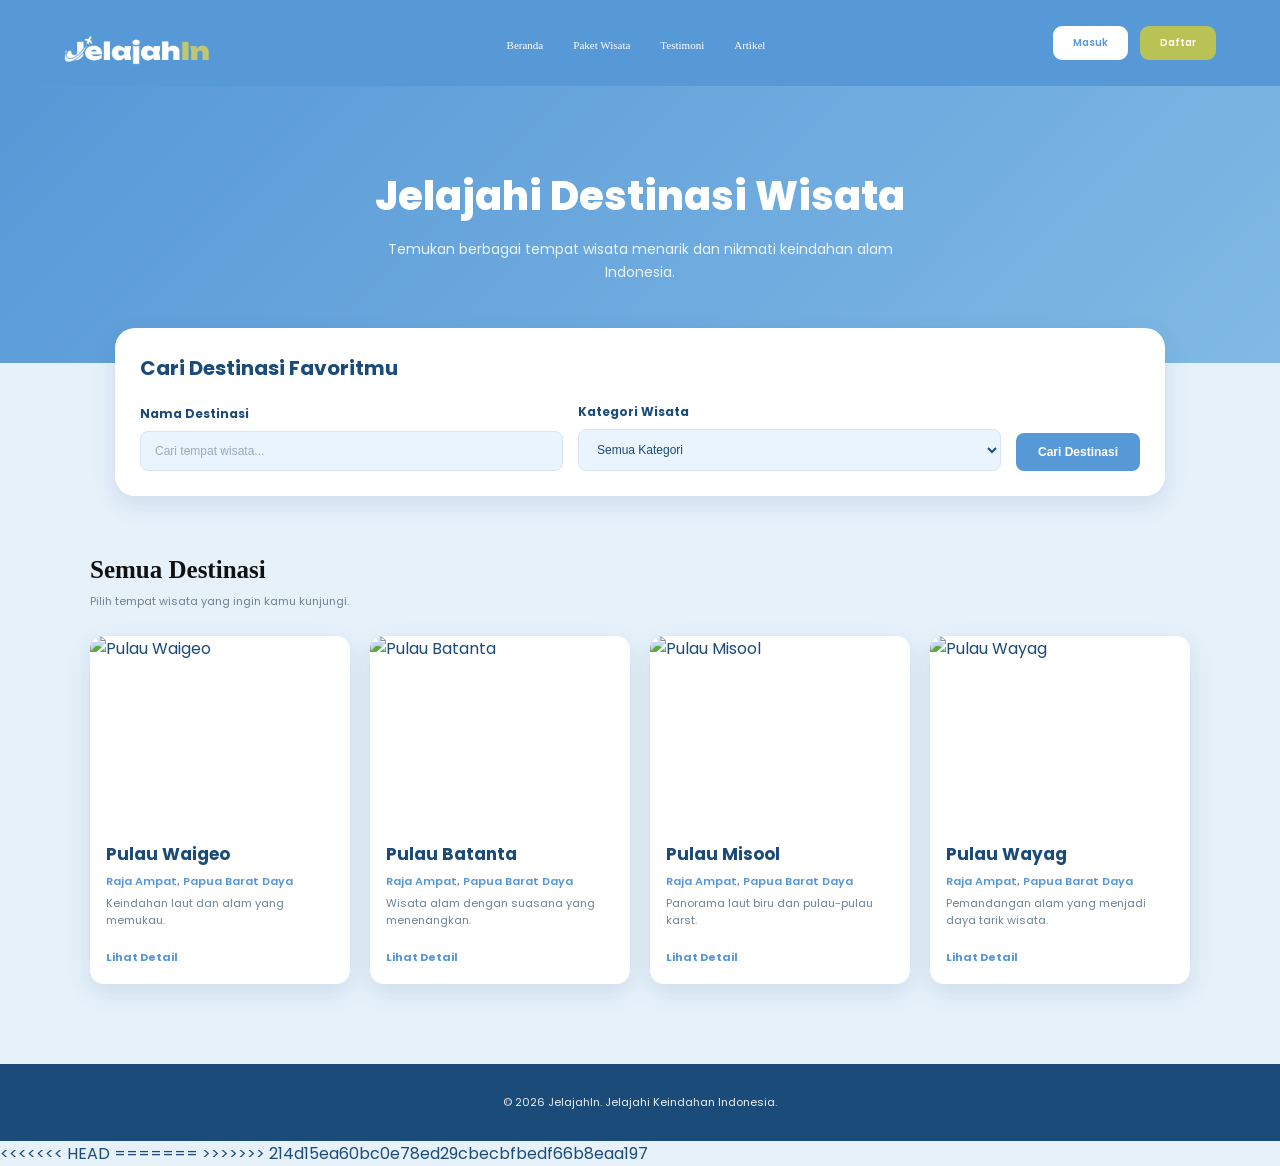
==== commit cd071876: "Merge branch 'main' of https://github.com/Naira084/finpro-1" ====
--- a/destinasi.html
+++ b/destinasi.html
@@ -1,6 +1,6 @@
-
 <!DOCTYPE html>
 <html lang="id">
+
 <head>
     <meta charset="UTF-8">
     <meta name="viewport" content="width=device-width, initial-scale=1.0">
@@ -8,13 +8,16 @@
     <link rel="stylesheet" href="vanilla.css">
     <title>JelajahIn - Wisata Indonesia</title>
 </head>
-<body>
+
+<body class="page-destinasi">
 
     <!-- Navbar -->
     <header>
         <nav>
             <div class="logo">
-                <a href="assets/logo.png"></a>
+                <a href="index.html">
+                    <img src="assets/logo.png" alt="JelajahIn">
+                </a>
             </div>
 
             <ul>
@@ -51,12 +54,7 @@
             <form>
                 <div class="search-item">
                     <label for="search-location">Nama Destinasi</label>
-                    <input
-                        type="text"
-                        id="search-location"
-                        name="search-location"
-                        placeholder="Cari tempat wisata..."
-                    >
+                    <input type="text" id="search-location" name="search-location" placeholder="Cari tempat wisata...">
                 </div>
 
                 <div class="search-item">
@@ -127,7 +125,11 @@
     <footer>
         <p>&copy; 2026 JelajahIn. Jelajahi Keindahan Indonesia.</p>
     </footer>
+<<<<<<< HEAD
 
     <script src="js/script.js"></script>
+=======
+>>>>>>> 214d15ea60bc0e78ed29cbecbfbedf66b8eaa197
 </body>
-</html>
+
+</html>
--- a/vanilla.css
+++ b/vanilla.css
@@ -86,17 +86,14 @@
     transition: var(--transition);
     font-family: var(--font);
 }
-
 nav ul li a:hover {
     color: var(--pistachio);
 }
-
 .nav-button {
     display: flex;
     align-items: center;
     gap: 10px;
 }
-
 .nav-button a {
     padding: 9px 17px;
     border-radius: var(--radius-small);
@@ -105,21 +102,17 @@
     font-weight: 600;
     transition: var(--transition);
 }
-
 .nav-button a:first-child {
     background-color: var(--white);
     color: var(--iced-denim);
 }
-
 .nav-button a:last-child {
     background-color: var(--pistachio);
     color: var(--white);
 }
-
 .nav-button a:hover {
     transform: translateY(-2px);
 }
-
 .hero-slider {
   display: flex;
   align-items: center;
@@ -131,21 +124,18 @@
   overflow: hidden;
   position: relative;
 }
-
 .vertical-progress {
   display: flex;
   flex-direction: column;
   align-items: center;
   margin-right: 45px;
 }
-
 .vertical-progress .dot {
   width: 10px;
   height: 10px;
   background-color: var(--white);
   border-radius: 50%;
 }
-
 .vertical-progress .line {
   width: 2px;
   height: 240px;
@@ -154,7 +144,6 @@
   display: flex;
   justify-content: center;
 }
-
 .active-circle {
   width: 32px;
   height: 32px;
@@ -172,12 +161,10 @@
   box-shadow: var(--shadow);
   transition: top var(--transition);
 }
-
 .hero-content {
   max-width: 440px;
   z-index: 2;
 }
-
 .hero-content h1 {
   font-family: var(--font);
   font-size: 3.4rem;
@@ -187,7 +174,6 @@
   text-transform: uppercase;
   text-shadow: 0 4px 15px rgba(27, 75, 121, 0.25);
 }
-
 .hero-content p {
   font-family: var(--sub-font);
   font-size: 1rem;
@@ -196,7 +182,6 @@
   margin-bottom: 28px;
   color: var(--iced);
 }
-
 .btn-jelajah {
   display: inline-block;
   padding: 13px 28px;
@@ -210,30 +195,25 @@
   box-shadow: var(--shadow);
   transition: transform var(--transition), box-shadow var(--transition);
 }
-
 .btn-jelajah:hover {
   transform: translateY(-3px);
   box-shadow: var(--shadow-hover);
 }
-
 .slider-right {
   display: flex;
   flex-direction: column;
   width: 56%;
   z-index: 2;
 }
-
 .cards-container {
   display: flex;
   gap: 22px;
   align-items: flex-end;
 }
-
 .card-item {
   transition: all var(--transition);
   cursor: pointer;
 }
-
 .card-item h3 {
   font-family: var(--sub-font);
   font-size: 1.05rem;
@@ -241,24 +221,20 @@
   margin-bottom: 4px;
   color: var(--white);
 }
-
 .card-dots {
   display: flex;
   gap: 5px;
   margin-bottom: 10px;
 }
-
 .card-dots span {
   width: 6px;
   height: 6px;
   border-radius: 50%;
   background-color: rgba(255, 255, 255, 0.45);
 }
-
 .card-dots span.filled {
   background-color: var(--white);
 }
-
 .card-item img {
   width: 175px;
   height: 235px;
@@ -268,19 +244,16 @@
   border: 2px solid transparent;
   transition: all var(--transition);
 }
-
 .card-item:hover img {
   transform: translateY(-5px);
   box-shadow: var(--shadow-hover);
 }
-
 .card-item.active img {
   width: 245px;
   height: 315px;
   border: 2px solid var(--border);
   box-shadow: var(--shadow-hover);
 }
-
 .slider-controls {
   display: flex;
   align-items: center;
@@ -288,12 +261,10 @@
   margin-top: 28px;
   padding-right: 45px;
 }
-
 .nav-buttons {
   display: flex;
   gap: 12px;
 }
-
 .nav-buttons button {
   width: 42px;
   height: 42px;
@@ -306,13 +277,11 @@
   backdrop-filter: blur(4px);
   transition: all var(--transition);
 }
-
 .nav-buttons button:hover {
   background-color: var(--white);
   color: var(--navy);
   box-shadow: var(--shadow);
 }
-
 .page-indicator {
   display: flex;
   align-items: center;
@@ -322,14 +291,12 @@
   font-weight: 700;
   color: var(--iced-denim);
 }
-
 .page-indicator .dash {
   width: 35px;
   height: 2px;
   background-color: var(--iced-denim);
   display: inline-block;
 }
-
 /* destination banner */
 .destination-banner {
     padding: 80px 20px;
@@ -337,13 +304,11 @@
     background: linear-gradient(135deg, var(--iced-denim), #80B9E4);
     color: var(--white);
 }
-
 .destination-banner h1 {
     margin-bottom: 12px;
     font-size: 40px;
     font-weight: 800;
 }
-
 .destination-banner p {
     max-width: 550px;
     margin: auto;
@@ -351,7 +316,6 @@
     font-size: 14px;
     line-height: 1.6;
 }
-
 /* search destination */
 .destination-search {
     width: 88%;
@@ -363,32 +327,27 @@
     border-radius: var(--radius-large);
     box-shadow: var(--shadow);
 }
-
 .destination-search h2 {
     margin-bottom: 20px;
     color: var(--navy);
     font-size: 20px;
 }
-
 .destination-search form {
     display: flex;
     align-items: end;
     gap: 15px;
 }
-
 .search-item {
     flex: 1;
     display: flex;
     flex-direction: column;
     gap: 8px;
 }
-
 .search-item label {
     color: var(--navy);
     font-size: 12px;
     font-weight: 700;
 }
-
 .search-item input,
 .search-item select {
     width: 100%;
@@ -401,17 +360,14 @@
     font-size: 12px;
     transition: var(--transition);
 }
-
 .search-item input::placeholder {
     color: #9AAAB8;
 }
-
 .search-item input:focus,
 .search-item select:focus {
     border-color: var(--iced-denim);
     background-color: var(--white);
 }
-
 .destination-search button {
     padding: 12px 22px;
     border: none;
@@ -423,41 +379,34 @@
     cursor: pointer;
     transition: var(--transition);
 }
-
 .destination-search button:hover {
     background-color: var(--navy);
     transform: translateY(-2px);
 }
-
 /* all destination */
 .all-destinations {
     width: 88%;
     max-width: 1100px;
     margin: 0 auto 80px;
 }
-
 .section-heading {
     margin-bottom: 25px;
 }
-
 .section-heading h2 {
     margin-bottom: 7px;
     color: var(--navy);
     font-size: 28px;
     font-weight: 800;
 }
-
 .section-heading p {
     color: var(--text-gray);
     font-size: 13px;
 }
-
 .destination-list {
     display: grid;
     grid-template-columns: repeat(4, 1fr);
     gap: 20px;
 }
-
 /* destination card */
 .destination-card {
     overflow: hidden;
@@ -466,43 +415,36 @@
     box-shadow: var(--shadow);
     transition: var(--transition);
 }
-
 .destination-card:hover {
     transform: translateY(-7px);
     box-shadow: var(--shadow-hover);
 }
-
 .destination-card img {
     width: 100%;
     height: 190px;
     display: block;
     object-fit: cover;
 }
-
 .destination-card h3 {
     margin: 15px 16px 6px;
     color: var(--navy);
     font-size: 17px;
 }
-
 .destination-card p {
     margin: 0 16px 6px;
     color: var(--text-gray);
     font-size: 11px;
     line-height: 1.5;
 }
-
 /* lokasi */
 .destination-card p:first-of-type {
     color: var(--iced-denim);
     font-weight: 600;
 }
-
 /* deskripsi */
 .destination-card p:last-of-type {
     margin-bottom: 15px;
 }
-
 .destination-card a {
     display: inline-block;
     margin: 0 16px 18px;
@@ -512,11 +454,9 @@
     font-weight: 700;
     transition: var(--transition);
 }
-
 .destination-card a:hover {
     color: var(--navy);
 }
-
 /* footer */
 footer {
     padding: 30px 20px;
@@ -525,20 +465,16 @@
     color: var(--white);
     font-size: 12px;
 }
-
 footer p {
     opacity: 0.9;
 }
-
 /* auth modal */
 .modal {
     display: none;
 }
-
 .modal.is-open {
     display: block;
 }
-
 .modal__overlay {
     position: fixed;
     z-index: 1000;
@@ -552,7 +488,6 @@
     padding: 20px;
     background: rgba(27, 75, 121, 0.55);
 }
-
 .modal__container {
     position: relative;
     width: 100%;
@@ -562,7 +497,6 @@
     border-radius: 20px;
     box-shadow: 0 20px 50px rgba(27, 75, 121, 0.25);
 }
-
 .modal__close {
     position: absolute;
     top: 15px;
@@ -573,29 +507,24 @@
     font-size: 25px;
     cursor: pointer;
 }
-
 .auth-content h2 {
     margin-bottom: 10px;
     color: var(--navy);
     font-size: 26px;
     line-height: 1.2;
 }
-
 .auth-content>p {
     color: var(--text-gray);
     font-size: 13px;
     line-height: 1.6;
 }
-
 /* form */
 #authForm {
     margin-top: 25px;
 }
-
 .auth-input {
     margin-bottom: 16px;
 }
-
 .auth-input label {
     display: block;
     margin-bottom: 7px;
@@ -603,7 +532,6 @@
     font-size: 12px;
     font-weight: 700;
 }
-
 .auth-input input {
     width: 100%;
     padding: 12px 14px;
@@ -615,12 +543,10 @@
     font-size: 13px;
     transition: var(--transition);
 }
-
 .auth-input input:focus {
     border-color: var(--iced-denim);
     background: var(--white);
 }
-
 /* sumbit */
 #submitBtn {
     width: 100%;
@@ -634,12 +560,10 @@
     cursor: pointer;
     transition: var(--transition);
 }
-
 #submitBtn:hover {
     background: var(--navy);
     transform: translateY(-2px);
 }
-
 /* status */
 #statusMessage {
     min-height: 20px;
@@ -648,7 +572,6 @@
     font-size: 12px;
     text-align: center;
 }
-
 /* switch login atau signup */
 .auth-switch {
     margin-top: 18px;
@@ -656,25 +579,21 @@
     color: var(--text-gray);
     font-size: 12px;
 }
-
 .auth-switch a {
     margin-left: 4px;
     color: var(--iced-denim);
     text-decoration: none;
     font-weight: 700;
 }
-
 .auth-switch a:hover {
     color: var(--navy);
 }
-
 /* social */
 .social-login {
     display: flex;
     gap: 10px;
     margin-top: 20px;
 }
-
 .social-login button {
     flex: 1;
     padding: 10px;
@@ -687,7 +606,6 @@
     cursor: pointer;
     transition: var(--transition);
 }
-
 .social-login button:hover {
     background: var(--iced);
     border-color: var(--iced-denim);
@@ -784,29 +702,67 @@
     gap: 45px;
     position: relative;
 }
+.scroll-indicator {
+    position: absolute;
+    left: 0;
+    top: 65px;
+    width: 30px;
+    height: 255px;
+    display: flex;
+    flex-direction: column;
+    align-items: center;
+    z-index: 5;
+}
+/* titik paling atas */
+.scroll-indicator::before {
+    content: "";
+    position: absolute;
+    top: -7px;
+    width: 11px;
+    height: 11px;
+    background: var(--white);
+    border-radius: 50%;
+}
+/* numb 1 */
+.scroll-number {
+    width: 28px;
+    height: 28px;
+    display: flex;
+    align-items: center;
+    justify-content: center;
+    background: var(--white);
+    color: var(--iced-denim);
+    border-radius: 50%;
+    font-family: var(--font);
+    font-size: 11px;
+    font-weight: 800;
+    z-index: 2;
+}
+/* garis vertikal */
+.scroll-line {
+    width: 2px;
+    height: 220px;
+    background: rgba(255,255,255,0.65);
+}
+/* tiiitk paling bawah */
+.scroll-dot {
+    position: absolute;
+    bottom: 0;
+    width: 11px;
+    height: 11px;
+    background: var(--white);
+    border-radius: 50%;
+}
+/* hover */
+.scroll-indicator:hover .scroll-number {
+    background: var(--pistachio);
+    color: var(--white);
+}
 /* hero text */
 .hero-content {
     position: relative;
     padding-left: 35px;
     color: var(--white);
-}
-.hero-content::before {
-    content: "";
-    position: absolute;
-    left: -8px;
-    top: 0;
-    width: 2px;
-    height: 250px;
-    background: rgba(255,255,255,0.55);
-}
-.hero-content::after {
-    white-space: pre;
-    position: absolute;
-    left: -14px;
-    top: -8px;
-    color: var(--white);
-    font-size: 15px;
-    line-height: 52px;
 }
 .hero-content h1 {
     margin-bottom: 12px;
@@ -840,15 +796,17 @@
 }
 /* hero img */
 .hero-image {
+    width: 100%;
     min-width: 0;
     display: flex;
-    align-items: center;
+    align-items: flex-end;
     gap: 15px;
     position: relative;
 }
 .hero-image > img {
     width: 48%;
     height: 245px;
+    flex-shrink: 0;
     object-fit: cover;
     border-radius: 20px;
     box-shadow: 0 12px 20px rgba(27,75,121,0.25);
@@ -1020,7 +978,6 @@
     font-size: 10px;
     font-weight: 700;
 }
-
 .destination-section > a {
     display: table;
     margin: 30px auto 0;
@@ -1047,51 +1004,270 @@
 footer p {
     opacity: 0.9;
 }
-/* activities sect */
-.activities-section {
+
+/* index page */
+.page-index {
+    font-family: var(--sub-font);
+    background: linear-gradient(180deg, #5798D7 0%, #B8D8F2 55%, #E6F1FA 100%);
+    color: var(--navy);
+}
+.page-index header {
+    position: relative;
+    z-index: 10;
+    background: transparent;
+}
+.page-index nav {
+    width: 90%;
+    max-width: 1250px;
+    min-height: 80px;
+    padding: 0;
+}
+.page-index .logo img,
+.page-destinasi .logo img {
+    width: 155px;
+    height: auto;
+    display: block;
+    object-fit: contain;
+}
+/* index hero */
+.page-index .hero {
+    width: 90%;
+    max-width: 1250px;
+    min-height: 400px;
+    margin: auto;
+    padding: 45px 20px 55px;
+    display: grid;
+    grid-template-columns: 0.9fr 1.4fr;
+    align-items: center;
+    gap: 45px;
+    position: relative;
+}
+.page-index .hero-image {
+    width: 100%;
+    min-width: 0;
+    display: flex;
+    align-items: flex-end;
+    gap: 15px;
+}
+.page-index .hero-image > img {
+    width: 48%;
+    height: 245px;
+    flex-shrink: 0;
+    object-fit: cover;
+    border-radius: 20px;
+    box-shadow: 0 12px 20px rgba(27,75,121,0.25);
+}
+.page-index .slider-right {
+    width: auto;
+    min-width: 0;
+    flex: 1;
+    display: flex;
+    flex-direction: column;
+}
+.page-index .cards-container {
+    display: flex;
+    align-items: flex-end;
+    gap: 12px;
+    overflow: hidden;
+    min-width: 0;
+}
+.page-index .card-item {
+    flex: 1;
+    min-width: 0;
+    cursor: pointer;
+    transition: var(--transition);
+}
+.page-index .card-item h3 {
+    margin-bottom: 10px;
+    color: var(--white);
+    font-family: var(--sub-font);
+    font-size: 13px;
+    font-weight: 600;
+}
+.page-index .card-item img {
+    width: 100%;
+    height: 185px;
+    display: block;
+    object-fit: cover;
+    border-radius: 17px;
+    box-shadow: 0 8px 15px rgba(27,75,121,0.2);
+    transition: var(--transition);
+}
+.page-index .card-item:hover img {
+    transform: translateY(-5px);
+}
+/* scroll progres */
+.page-index .scroll-progress {
+    position: fixed;
+    left: 30px;
+    top: 18vh;
+    height: 64vh;
+    width: 30px;
+    display: flex;
+    flex-direction: column;
+    align-items: center;
+    justify-content: space-between;
+    z-index: 100;
+    pointer-events: none;
+}
+.page-index .scroll-progress .scroll-dot {
+    width: 11px;
+    height: 11px;
+    border-radius: 50%;
+    background: var(--white);
+}
+.page-index .scroll-progress .scroll-track {
+    width: 2px;
+    flex: 1;
+    background: rgba(255,255,255,0.55);
+    position: relative;
+}
+.page-index .scroll-active {
+    position: absolute;
+    left: 50%;
+    top: 0;
+    width: 28px;
+    height: 28px;
+    transform: translate(-50%, -50%);
+    background: var(--white);
+    border-radius: 50%;
+    transition: top 0.15s linear;
+}
+.page-index .scroll-active::after {
+    content: attr(data-number);
+    position: absolute;
+    inset: 0;
+    display: flex;
+    align-items: center;
+    justify-content: center;
+    color: var(--iced-denim);
+    font-size: 11px;
+    font-weight: 800;
+}
+/* index destination */
+.page-index .destination-section {
     width: 88%;
     max-width: 1150px;
-    margin: -60px auto 30px;
-    padding: 40px 35px;
+    margin: 0 auto 60px;
+    padding: 45px 35px;
     background: var(--white);
     border-radius: 0 0 35px 35px;
 }
-.activities-section .section-heading h2 {
-    font-size: 22px;
-}
-.activity-list {
+.page-index .destination-section .destination-list {
     display: grid;
-    grid-template-columns: repeat(2, 1fr);
+    grid-template-columns: repeat(4, 1fr);
     gap: 20px;
-    margin-bottom: 35px;
-}
-.activity-card {
+}
+.page-index .destination-section .destination-card {
     overflow: hidden;
-    border: 1px solid var(--pistachio);
-    border-radius: 16px;
-    background: var(--white);
-    transition: var(--transition);
-}
-.activity-card:hover {
-    transform: translateY(-5px);
+    position: relative;
+    min-width: 0;
+    min-height: 240px;
+    border-radius: 20px;
+    background: var(--iced);
+    transition: var(--transition);
+}
+/* index footer */
+.page-index .main-footer {
+    padding: 0;
+    background: var(--navy);
+    text-align: left;
+}
+/* destinasi page */
+.page-destinasi {
+    font-family: var(--sub-font);
+    background: var(--frost);
+    color: var(--navy);
+}
+.page-destinasi header {
+    width: 100%;
+    position: relative;
+    background: var(--iced-denim);
+}
+.page-destinasi nav {
+    width: 90%;
+    max-width: 1200px;
+    min-height: 80px;
+    margin: auto;
+}
+.page-destinasi .destination-banner {
+    padding: 80px 20px;
+    text-align: center;
+    background: linear-gradient(135deg,var(--iced-denim), #80B9E4);
+    color: var(--white);
+}
+.page-destinasi .destination-search {
+    width: 88%;
+    max-width: 1050px;
+    margin: -35px auto 60px;
+    padding: 25px;
+    position: relative;
+    background: var(--white);
+    border-radius: var(--radius-large);
     box-shadow: var(--shadow);
 }
-.activity-card img {
-    width: 100%;
-    height: 150px;
-    display: block;
-    object-fit: cover;
-}
-.activity-card div {
-    padding: 12px;
-}
-.activity-card h3 {
-    margin-bottom: 6px;
-    color: var(--navy);
-    font-size: 14px;
-}
-.activity-card p {
-    color: var(--text-gray);
-    font-size: 10px;
-    line-height: 1.6;
-}
+.page-destinasi .all-destinations {
+    width: 88%;
+    max-width: 1100px;
+    margin: 0 auto 80px;
+}
+.page-destinasi .all-destinations .destination-list {
+    display: grid;
+    grid-template-columns: repeat(4, 1fr);
+    gap: 20px;
+}
+.page-destinasi .all-destinations .destination-card {
+    overflow: hidden;
+    background: var(--white);
+    border-radius: var(--radius-medium);
+    box-shadow: var(--shadow);
+    transition: var(--transition);
+}
+/* responsive */
+@media (max-width: 900px) {
+    .page-index .hero {
+        grid-template-columns: 1fr;
+        gap: 35px;
+    }
+    .page-index .hero-image {
+        padding-left: 35px;
+    }
+    .page-index .destination-section .destination-list,
+    .page-destinasi .all-destinations .destination-list {
+        grid-template-columns: repeat(2, 1fr);
+    }
+    .page-destinasi .destination-search form {
+        flex-wrap: wrap;
+    }
+}
+@media (max-width: 600px) {
+    .page-index .hero-image {
+        flex-direction: column;
+        align-items: stretch;
+    }
+    .page-index .hero-image > img {
+        width: 100%;
+        height: 230px;
+    }
+    .page-index .card-item img {
+        height: 120px;
+    }
+    .page-index .hero-content h1 {
+        font-size: 40px;
+    }
+    .page-index .destination-section .destination-list,
+    .page-destinasi .all-destinations .destination-list {
+        grid-template-columns: 1fr;
+    }
+    .page-index .search-filter {
+        grid-template-columns: 1fr;
+    }
+    .page-destinasi .destination-search form {
+        flex-direction: column;
+        align-items: stretch;
+    }
+    .page-index nav ul,
+    .page-destinasi nav ul {
+        gap: 12px;
+    }
+}
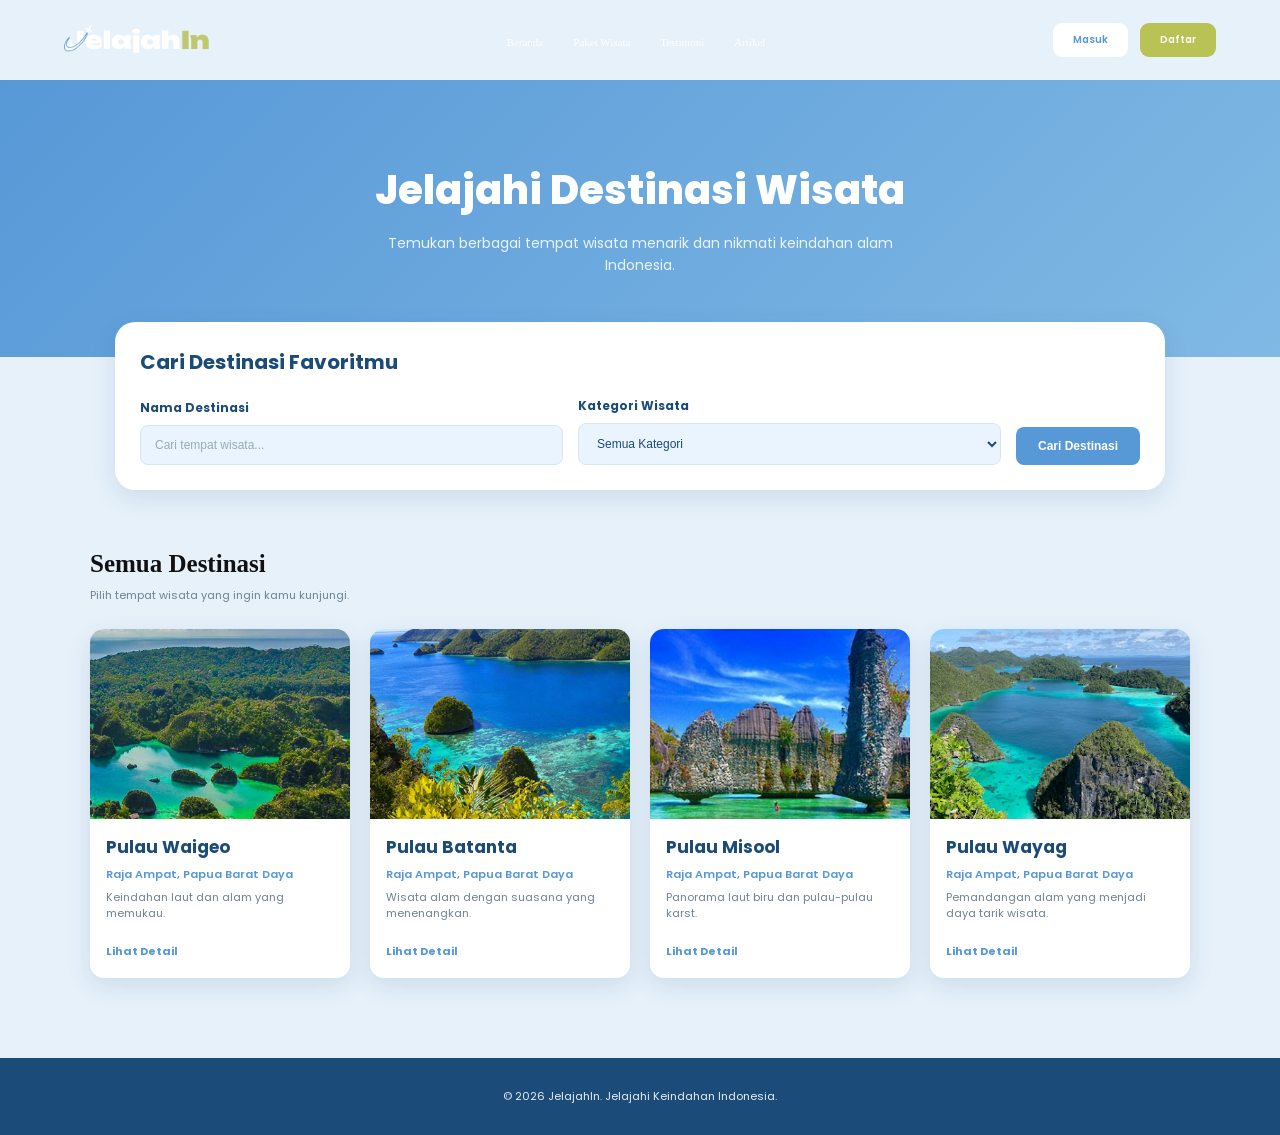
==== commit c78bba99: "change js Co-authored-by: Adzkiya Naira <adzkiyanairaf@gmail.com> Co-authored-by: KhairaAndani <Khai" ====
--- a/destinasi.html
+++ b/destinasi.html
@@ -4,9 +4,8 @@
 <head>
     <meta charset="UTF-8">
     <meta name="viewport" content="width=device-width, initial-scale=1.0">
-    <link rel="shortcut icon" href="assets/faviconj.png" type="image/x-icon">
+    <title>Destinasi Wisata - JelajahIn</title>
     <link rel="stylesheet" href="vanilla.css">
-    <title>JelajahIn - Wisata Indonesia</title>
 </head>
 
 <body class="page-destinasi">
@@ -84,7 +83,7 @@
             <div class="destination-list">
 
                 <article class="destination-card">
-                    <img src="assets/waigeo.jpg" alt="Pulau Waigeo">
+                    <img src="assets/asset/waigeo.png" alt="Pulau Waigeo">
                     <h3>Pulau Waigeo</h3>
                     <p>Raja Ampat, Papua Barat Daya</p>
                     <p>Keindahan laut dan alam yang memukau.</p>
@@ -92,7 +91,7 @@
                 </article>
 
                 <article class="destination-card">
-                    <img src="assets/batanta.jpg" alt="Pulau Batanta">
+                    <img src="assets/asset/batanta.png" alt="Pulau Batanta">
                     <h3>Pulau Batanta</h3>
                     <p>Raja Ampat, Papua Barat Daya</p>
                     <p>Wisata alam dengan suasana yang menenangkan.</p>
@@ -100,7 +99,7 @@
                 </article>
 
                 <article class="destination-card">
-                    <img src="assets/misool.jpg" alt="Pulau Misool">
+                    <img src="assets/asset/misool.png" alt="Pulau Misool">
                     <h3>Pulau Misool</h3>
                     <p>Raja Ampat, Papua Barat Daya</p>
                     <p>Panorama laut biru dan pulau-pulau karst.</p>
@@ -108,7 +107,7 @@
                 </article>
 
                 <article class="destination-card">
-                    <img src="assets/wayag.jpg" alt="Pulau Wayag">
+                    <img src="assets/asset/wayag.jpg" alt="Pulau Wayag">
                     <h3>Pulau Wayag</h3>
                     <p>Raja Ampat, Papua Barat Daya</p>
                     <p>Pemandangan alam yang menjadi daya tarik wisata.</p>
@@ -125,11 +124,6 @@
     <footer>
         <p>&copy; 2026 JelajahIn. Jelajahi Keindahan Indonesia.</p>
     </footer>
-<<<<<<< HEAD
-
-    <script src="js/script.js"></script>
-=======
->>>>>>> 214d15ea60bc0e78ed29cbecbfbedf66b8eaa197
 </body>
 
 </html>
--- a/vanilla.css
+++ b/vanilla.css
@@ -37,17 +37,8 @@
     scroll-behavior: smooth;
 }
 body {
-    margin: 0;
-    padding: 0;
-    background: linear-gradient(
-        180deg,
-        #5798D7 0%,     /* Atas (Hero Waigeo - Biru pekat) */
-        #DCE9F7 18%,    /* Tengah atas (Kartu Pulau & Aktivitas - Terang) */
-        #E6F1FA 38%,    /* Tengah (Paket 7-Day Tour - Sangat terang) */
-        #8CB4E0 55%,    /* Bagian Testimoni Pelanggan - Biru sedang */
-        #DCE9F7 75%,    /* Bagian Discover Indonesia - Terang kembali */
-        #93B8E2 100%    /* Bawah (Sign Up & Contact Us - Biru lembut) */
-    );
+    background-color: var(--frost);
+    color: var(--navy);
 }
 /* navbar */
 header {
@@ -65,10 +56,6 @@
     font-family: var(--sub-font);
 }
 .logo {
-    margin-top: 1rem;
-}
-
-.logo a img{
     max-width: auto;
     max-height: 2rem;
 }
@@ -81,7 +68,7 @@
 nav ul li a {
     color: var(--white);
     text-decoration: none;
-    font-size: 20px;
+    font-size: 13px;
     font-weight: 500;
     transition: var(--transition);
     font-family: var(--font);
@@ -690,18 +677,6 @@
     box-shadow: var(--shadow);
 }
 /* hero sect */
-.hero {
-    width: 90%;
-    max-width: 1250px;
-    min-height: 400px;
-    margin: auto;
-    padding: 45px 20px 55px;
-    display: grid;
-    grid-template-columns: 0.9fr 1.4fr;
-    align-items: center;
-    gap: 45px;
-    position: relative;
-}
 .scroll-indicator {
     position: absolute;
     left: 0;
@@ -1097,7 +1072,7 @@
     transform: translateY(-5px);
 }
 /* scroll progres */
-.page-index .scroll-progress {
+.scroll-progress {
     position: fixed;
     left: 30px;
     top: 18vh;
@@ -1110,19 +1085,19 @@
     z-index: 100;
     pointer-events: none;
 }
-.page-index .scroll-progress .scroll-dot {
+.scroll-dot {
     width: 11px;
     height: 11px;
     border-radius: 50%;
     background: var(--white);
 }
-.page-index .scroll-progress .scroll-track {
+.scroll-track {
     width: 2px;
     flex: 1;
     background: rgba(255,255,255,0.55);
     position: relative;
 }
-.page-index .scroll-active {
+.scroll-active {
     position: absolute;
     left: 50%;
     top: 0;
@@ -1133,7 +1108,7 @@
     border-radius: 50%;
     transition: top 0.15s linear;
 }
-.page-index .scroll-active::after {
+.scroll-active::after {
     content: attr(data-number);
     position: absolute;
     inset: 0;
@@ -1145,7 +1120,7 @@
     font-weight: 800;
 }
 /* index destination */
-.page-index .destination-section {
+.destination-section {
     width: 88%;
     max-width: 1150px;
     margin: 0 auto 60px;
@@ -1153,12 +1128,12 @@
     background: var(--white);
     border-radius: 0 0 35px 35px;
 }
-.page-index .destination-section .destination-list {
+.destination-section .destination-list {
     display: grid;
     grid-template-columns: repeat(4, 1fr);
     gap: 20px;
 }
-.page-index .destination-section .destination-card {
+.destination-section .destination-card {
     overflow: hidden;
     position: relative;
     min-width: 0;
@@ -1168,7 +1143,7 @@
     transition: var(--transition);
 }
 /* index footer */
-.page-index .main-footer {
+.main-footer {
     padding: 0;
     background: var(--navy);
     text-align: left;
@@ -1179,24 +1154,24 @@
     background: var(--frost);
     color: var(--navy);
 }
-.page-destinasi header {
+.header {
     width: 100%;
     position: relative;
     background: var(--iced-denim);
 }
-.page-destinasi nav {
+nav {
     width: 90%;
     max-width: 1200px;
     min-height: 80px;
     margin: auto;
 }
-.page-destinasi .destination-banner {
+.destination-banner {
     padding: 80px 20px;
     text-align: center;
     background: linear-gradient(135deg,var(--iced-denim), #80B9E4);
     color: var(--white);
 }
-.page-destinasi .destination-search {
+.destination-search {
     width: 88%;
     max-width: 1050px;
     margin: -35px auto 60px;
@@ -1206,17 +1181,17 @@
     border-radius: var(--radius-large);
     box-shadow: var(--shadow);
 }
-.page-destinasi .all-destinations {
+.all-destinations {
     width: 88%;
     max-width: 1100px;
     margin: 0 auto 80px;
 }
-.page-destinasi .all-destinations .destination-list {
+.all-destinations .destination-list {
     display: grid;
     grid-template-columns: repeat(4, 1fr);
     gap: 20px;
 }
-.page-destinasi .all-destinations .destination-card {
+.all-destinations .destination-card {
     overflow: hidden;
     background: var(--white);
     border-radius: var(--radius-medium);
@@ -1232,13 +1207,6 @@
     .page-index .hero-image {
         padding-left: 35px;
     }
-    .page-index .destination-section .destination-list,
-    .page-destinasi .all-destinations .destination-list {
-        grid-template-columns: repeat(2, 1fr);
-    }
-    .page-destinasi .destination-search form {
-        flex-wrap: wrap;
-    }
 }
 @media (max-width: 600px) {
     .page-index .hero-image {
@@ -1249,25 +1217,4 @@
         width: 100%;
         height: 230px;
     }
-    .page-index .card-item img {
-        height: 120px;
-    }
-    .page-index .hero-content h1 {
-        font-size: 40px;
-    }
-    .page-index .destination-section .destination-list,
-    .page-destinasi .all-destinations .destination-list {
-        grid-template-columns: 1fr;
-    }
-    .page-index .search-filter {
-        grid-template-columns: 1fr;
-    }
-    .page-destinasi .destination-search form {
-        flex-direction: column;
-        align-items: stretch;
-    }
-    .page-index nav ul,
-    .page-destinasi nav ul {
-        gap: 12px;
-    }
 }
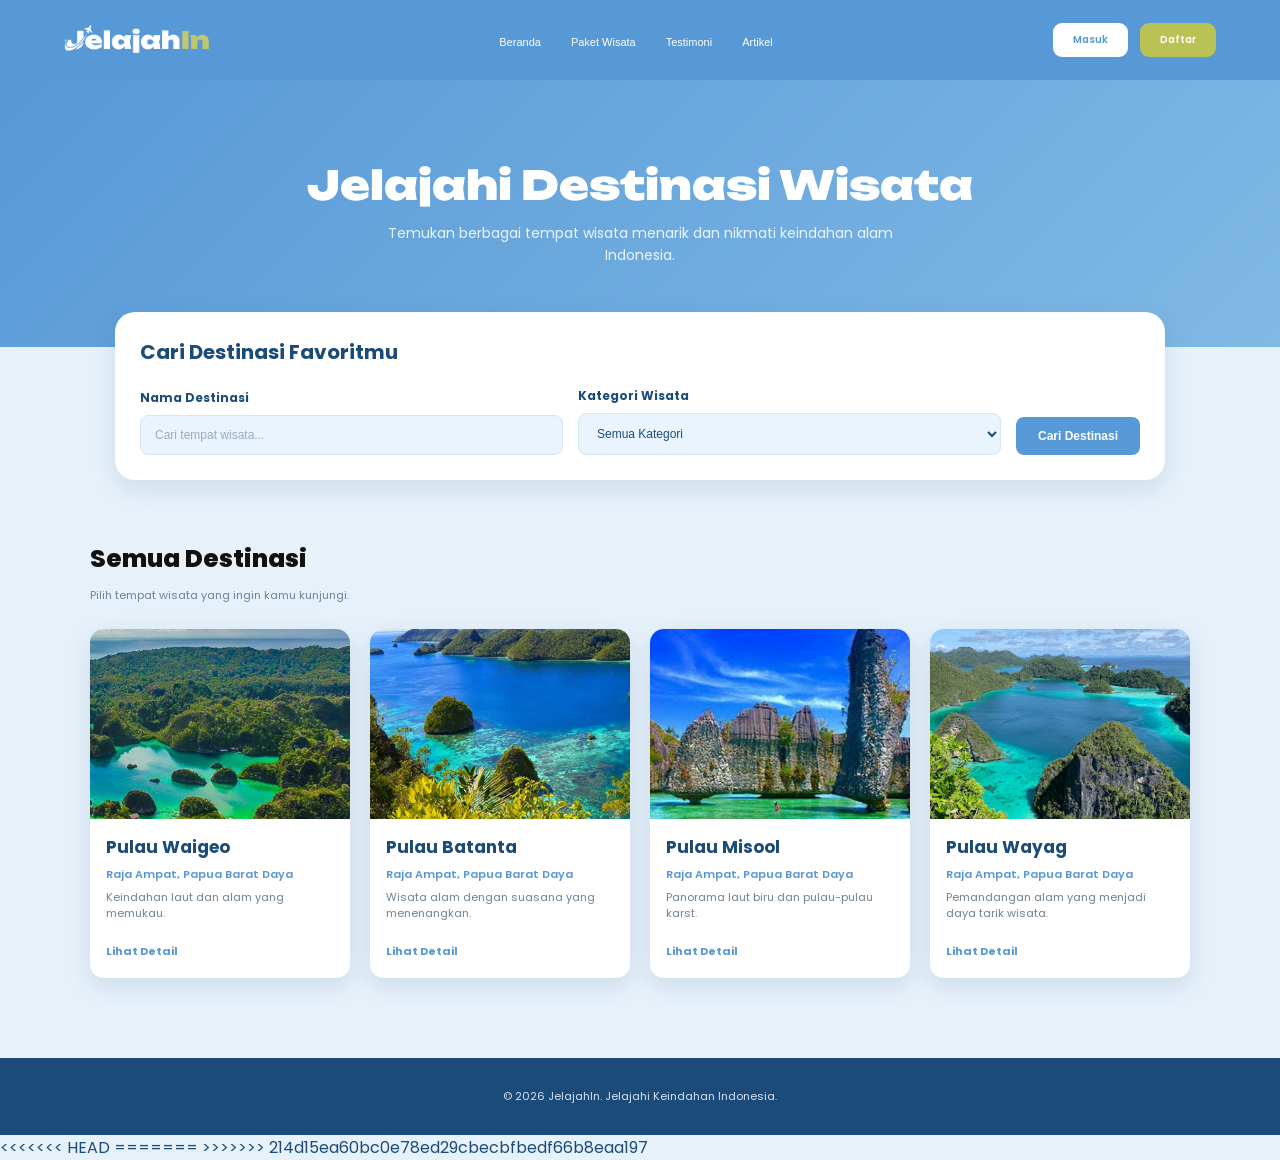
==== commit b05866ca: "Merge branch 'main' of https://github.com/Naira084/finpro-1" ====
--- a/destinasi.html
+++ b/destinasi.html
@@ -4,8 +4,9 @@
 <head>
     <meta charset="UTF-8">
     <meta name="viewport" content="width=device-width, initial-scale=1.0">
-    <title>Destinasi Wisata - JelajahIn</title>
+    <link rel="shortcut icon" href="assets/faviconj.png" type="image/x-icon">
     <link rel="stylesheet" href="vanilla.css">
+    <title>JelajahIn - Wisata Indonesia</title>
 </head>
 
 <body class="page-destinasi">
@@ -124,6 +125,11 @@
     <footer>
         <p>&copy; 2026 JelajahIn. Jelajahi Keindahan Indonesia.</p>
     </footer>
+<<<<<<< HEAD
+
+    <script src="js/script.js"></script>
+=======
+>>>>>>> 214d15ea60bc0e78ed29cbecbfbedf66b8eaa197
 </body>
 
 </html>
--- a/vanilla.css
+++ b/vanilla.css
@@ -1,9 +1,37 @@
 @import url('https://fonts.googleapis.com/css2?family=Inter:ital,opsz,wght@0,14..32,100..900;1,14..32,100..900&family=Poppins:ital,wght@0,100;0,200;0,300;0,400;0,500;0,600;0,700;0,800;0,900;1,100;1,200;1,300;1,400;1,500;1,600;1,700;1,800;1,900&family=Roboto+Mono:ital,wght@0,100..700;1,100..700&display=swap');
 
 @font-face {
-    font-family: 'Unbounded';
-    src: url('assets/Unbounded.ttf') format('truetype');
-    font-weight: 400;
+    font-family: 'Unbounded Black';
+    src: url('assets/font/Unbounded-Black.ttf') format('truetype');
+    font-weight: 900;
+    font-style: normal;
+}
+
+@font-face {
+    font-family: 'Unbounded Bold';
+    src: url('assets/font/Unbounded-Bold.ttf') format('truetype');
+    font-weight: 700;
+    font-style: normal;
+}
+
+@font-face {
+    font-family: 'Unbounded Extra Bold';
+    src: url('assets/font/Unbounded-ExtraBold.ttf') format('truetype');
+    font-weight: 800;
+    font-style: normal;
+}
+
+@font-face {
+    font-family: 'Unbounded Medium';
+    src: url('assets/font/Unbounded-Medium.ttf') format('truetype');
+    font-weight: 500;
+    font-style: normal;
+}
+
+@font-face {
+    font-family: 'Unbounded SemiBold';
+    src: url('assets/font/Unbounded-SemiBold.ttf') format('truetype');
+    font-weight: 600;
     font-style: normal;
 }
 
@@ -24,266 +52,1258 @@
     --radius-medium: 14px;
     --radius-large: 20px;
     --transition: 0.3s ease;
-    --font: "Unbounded";
-    --sub-font: "Poppins";
-}
-/* destinasi html */
+    --font-black: 'Unbounded Black', sans-serif;
+    --font-x-bold: 'Unbounded Extra Bold', sans-serif;
+    --font-bold: 'Unbounded Bold', sans-serif;
+    --font-med: 'Unbounded Medium', sans-serif;
+    --font-sem-bold: 'Unbounded SemiBold', sans-serif;
+    --sub-font: 'Poppins', sans-serif;
+}
+
 * {
     margin: 0;
     padding: 0;
     box-sizing: border-box;
 }
+
 html {
     scroll-behavior: smooth;
 }
+
 body {
-    background-color: var(--frost);
+    font-family: var(--sub-font);
     color: var(--navy);
-}
-/* navbar */
+    background: linear-gradient(180deg,
+            #5798D7 0%,
+            #DCE9F7 18%,
+            #E6F1FA 38%,
+            #8CB4E0 55%,
+            #DCE9F7 75%,
+            #93B8E2 100%);
+}
+
+a {
+    text-decoration: none;
+}
+
+/* navb */
 header {
     width: 100%;
-    background-color: var(--iced-denim);
-}
+    position: relative;
+    z-index: 10;
+    background: transparent;
+}
+
 nav {
     width: 90%;
-    max-width: 1200px;
-    margin: auto;
-    padding: 20px 0;
+    max-width: 1250px;
+    min-height: 80px;
+    margin: 1rem auto 0;
     display: flex;
     align-items: center;
     justify-content: space-between;
+<<<<<<< HEAD
     font-family: var(--sub-font);
 }
 .logo {
     max-width: auto;
     max-height: 2rem;
-}
+=======
+    gap: 25px;
+}
+
+.logo img {
+    width: 155px;
+    height: auto;
+    display: block;
+    object-fit: contain;
+>>>>>>> 3036b95baa2ff6ee9919a90d111d7c9352c0d09e
+}
+
 nav ul {
     display: flex;
     align-items: center;
     gap: 30px;
     list-style: none;
 }
+
 nav ul li a {
     color: var(--white);
-    text-decoration: none;
+    font-family: var(--font-med);
     font-size: 13px;
-    font-weight: 500;
-    transition: var(--transition);
-    font-family: var(--font);
-}
+    transition: var(--transition);
+}
+
 nav ul li a:hover {
     color: var(--pistachio);
 }
+
 .nav-button {
     display: flex;
     align-items: center;
+    gap: 12px;
+}
+
+.nav-button a {
+    padding: 9px 20px;
+    border-radius: 9px;
+    font-size: 11px;
+    font-weight: 600;
+    transition: var(--transition);
+}
+
+.nav-button a:first-child {
+    color: var(--iced-denim);
+    background: var(--white);
+}
+
+.nav-button a:last-child {
+    color: var(--white);
+    background: var(--pistachio);
+}
+
+.nav-button a:hover {
+    transform: translateY(-3px);
+    box-shadow: var(--shadow);
+}
+
+/* hero sect */
+.hero {
+    width: 90%;
+    max-width: 1250px;
+    min-height: 460px;
+    margin: auto;
+    padding: 45px 20px 70px;
+    display: flex;
+    align-items: center;
+    justify-content: space-between;
+    gap: 35px;
+    position: relative;
+}
+
+/* hero text */
+.hero-content {
+    flex: 1;
+    min-width: 0;
+    max-width: 440px;
+    padding-left: 40px;
+    color: var(--white);
+}
+
+.hero-content h1 {
+    font-family: var(--font-black);
+    font-size: clamp(2rem, 3.4vw, 3.2rem);
+    letter-spacing: 1px;
+    overflow-wrap: anywhere;
+    margin-bottom: 14px;
+    text-transform: uppercase;
+    text-shadow: 0 4px 15px rgba(27, 75, 121, 0.25);
+}
+
+.hero-content p {
+    font-size: 0.95rem;
+    font-weight: 400;
+    line-height: 1.6;
+    margin-bottom: 28px;
+    color: var(--iced);
+}
+
+.btn-jelajah {
+    display: inline-block;
+    padding: 13px 28px;
+    border-radius: 11px;
+    font-size: 13px;
+    font-weight: 600;
+    color: var(--white);
+    background: var(--pistachio);
+    box-shadow: var(--shadow);
+    transition: var(--transition);
+}
+
+.btn-jelajah:hover {
+    transform: translateY(-3px);
+    background: var(--navy);
+    box-shadow: var(--shadow-hover);
+}
+
+/* hero img */
+.hero-image {
+    flex: 1.4;
+    min-width: 0;
+    display: flex;
+    flex-direction: column;
+    gap: 26px;
+}
+
+.slider-row {
+    position: relative;
+    display: flex;
+    align-items: flex-start;
+    gap: 20px;
+}
+
+.main-item {
+    flex-shrink: 0;
+}
+
+.main-item h3,
+.card-item h3 {
+    font-size: 1rem;
+    font-weight: 600;
+    margin-bottom: 6px;
+    text-align: center;
+    color: var(--white);
+}
+
+.main-item > img {
+    width: 245px;
+    height: 315px;
+    display: block;
+    object-fit: cover;
+    border-radius: 22px;
+    box-shadow: var(--shadow-hover);
+}
+
+.cards-container {
+    flex: 1;
+    min-width: 0;
+    display: flex;
+    gap: 18px;
+    align-items: flex-start;
+    overflow: hidden;
+}
+
+.card-item {
+    flex-shrink: 0;
+    cursor: pointer;
+    transition: var(--transition);
+}
+
+.card-dots {
+    display: flex;
+    justify-content: center;
+    gap: 5px;
+    margin-bottom: 10px;
+}
+
+.card-dots span {
+    width: 6px;
+    height: 6px;
+    border-radius: 50%;
+    background-color: rgba(255, 255, 255, 0.45);
+}
+
+.card-dots span.filled {
+    background-color: var(--white);
+}
+
+.card-item img {
+    width: 170px;
+    height: 230px;
+    display: block;
+    object-fit: cover;
+    border-radius: var(--radius-large);
+    box-shadow: var(--shadow);
+    opacity: 0.8;
+    transition: var(--transition);
+}
+
+.card-item:hover img {
+    transform: translateY(-5px);
+    box-shadow: var(--shadow-hover);
+}
+
+.slider-controls {
+    display: flex;
+    align-items: center;
+    justify-content: space-between;
+    padding-right: 20px;
+}
+
+.nav-buttons {
+    width: 245px;
+    display: flex;
+    justify-content: center;
+    gap: 12px;
+}
+
+.nav-buttons button {
+    width: 42px;
+    height: 42px;
+    border-radius: 50%;
+    border: 1.5px solid var(--white);
+    background-color: rgba(255, 255, 255, 0.15);
+    color: var(--white);
+    font-size: 1rem;
+    cursor: pointer;
+    backdrop-filter: blur(4px);
+    transition: var(--transition);
+}
+
+.nav-buttons button:hover {
+    background-color: var(--white);
+    color: var(--navy);
+    box-shadow: var(--shadow);
+}
+
+.page-indicator {
+    position: absolute;
+    right: 20px;
+    bottom: 0;
+    display: flex;
+    align-items: center;
+    gap: 12px;
+    font-family: var(--font-bold);
+    font-size: 0.9rem;
+    color: var(--iced-denim);
+}
+
+.page-indicator .dash {
+    width: 65px;
+    height: 2px;
+    background-color: var(--iced-denim);
+    display: inline-block;
+}
+
+/* scroll progres */
+.scroll-progress {
+    position: fixed;
+    left: 20px;
+    top: 50%;
+    transform: translateY(-50%);
+    height: 360px;
+    width: 30px;
+    display: flex;
+    justify-content: center;
+    z-index: 100;
+    pointer-events: none;
+}
+
+.scroll-track {
+    width: 3px;
+    height: 100%;
+    background: rgba(255, 255, 255, 0.55);
+    position: relative;
+}
+
+.scroll-dot {
+    position: absolute;
+    left: 50%;
+    width: 16px;
+    height: 16px;
+    transform: translate(-50%, -50%);
+    border-radius: 50%;
+    background: var(--white);
+}
+
+.scroll-active {
+    position: absolute;
+    left: 50%;
+    top: 0;
+    width: 34px;
+    height: 34px;
+    transform: translate(-50%, -50%);
+    background: var(--white);
+    border-radius: 50%;
+    box-shadow: var(--shadow);
+    z-index: 2;
+    transition: top var(--transition);
+    display: flex;
+    align-items: center;
+    justify-content: center;
+    color: var(--iced-denim);
+    font-family: var(--font-bold);
+    font-size: 14px;
+}
+
+/* search sect */
+.travel-info-section {
+    width: 88%;
+    max-width: 1150px;
+    margin: 0 auto 60px;
+}
+
+.search-filter {
+    padding: 28px 40px 30px;
+    position: relative;
+    z-index: 3;
+    background: var(--white);
+    border-radius: 60px;
+    box-shadow: var(--shadow);
+}
+
+.filter-tabs {
+    display: flex;
+    flex-wrap: wrap;
+    gap: 12px;
+    margin-bottom: 20px;
+}
+
+.tab {
+    display: inline-flex;
+    align-items: center;
     gap: 10px;
-}
-.nav-button a {
-    padding: 9px 17px;
+    padding: 7px 12px;
+    border: 1.5px solid var(--pistachio);
+    border-radius: 20px;
+    background: var(--white);
+    color: #111111;
+    font-family: var(--font-med);
+    font-size: 10px;
+    cursor: pointer;
+    transition: var(--transition);
+}
+
+.tab.active {
+    background: var(--pistachio);
+    color: var(--white);
+}
+
+.tab:hover {
+    transform: translateY(-2px);
+}
+
+.badge {
+    padding: 4px 10px;
+    border-radius: 14px;
+    background: var(--red);
+    color: var(--white);
+    font-family: var(--sub-font);
+    font-size: 10px;
+    font-weight: 600;
+}
+
+.filter-row {
+    display: grid;
+    grid-template-columns: repeat(4, 1fr) auto;
+    align-items: stretch;
+    gap: 12px;
+}
+
+.filter-item {
+    min-width: 0;
+    display: flex;
+    flex-direction: column;
+    gap: 8px;
+    padding: 12px 14px 14px;
+    border-radius: 18px;
+    background: #D4E3F4;
+}
+
+.filter-item label {
+    color: var(--iced-denim);
+    font-family: var(--font-med);
+    font-size: 11px;
+}
+
+.field {
+    position: relative;
+    height: 40px;
+    display: flex;
+    align-items: center;
+    gap: 8px;
+    padding: 0 12px;
+    border-radius: 10px;
+    background: var(--iced);
+}
+
+.field select,
+.field input {
+    flex: 1;
+    min-width: 0;
+    height: 100%;
+    padding: 0;
+    border: none;
+    outline: none;
+    background: transparent;
+    appearance: none;
+    -webkit-appearance: none;
+    color: #111111;
+    font-family: var(--font-med);
+    font-size: 10px;
+    text-overflow: ellipsis;
+    cursor: pointer;
+}
+
+.field input[type="date"]::-webkit-calendar-picker-indicator {
+    position: absolute;
+    inset: 0;
+    width: 100%;
+    height: 100%;
+    opacity: 0;
+    cursor: pointer;
+}
+
+.field .icon {
+    width: 18px;
+    height: 18px;
+    flex-shrink: 0;
+    color: #111111;
+    pointer-events: none;
+}
+
+.field .chevron {
+    width: 16px;
+    height: 16px;
+    flex-shrink: 0;
+    color: #111111;
+    pointer-events: none;
+}
+
+.btn-cari {
+    display: flex;
+    align-items: center;
+    justify-content: center;
+    gap: 8px;
+    padding: 0 40px;
+    border: none;
+    border-radius: 18px;
+    background: var(--iced-denim);
+    color: var(--white);
+    font-family: var(--font-bold);
+    font-size: 14px;
+    cursor: pointer;
+    transition: var(--transition);
+}
+
+.btn-cari .search-icon {
+    width: 18px;
+    height: 18px;
+}
+
+.btn-cari:hover {
+    background: var(--navy);
+    transform: translateY(-3px);
+}
+
+.main-white-card {
+    background-color: var(--white);
+    margin-top: -75px;
+    position: relative;
+    z-index: 1;
+    border-radius: 35px;
+    padding: 110px 40px 55px;
+    box-shadow: var(--shadow);
+    margin-bottom: 35px;
+}
+
+.main-white-card h2 {
+    font-family: var(--font-black);
+    font-size: 28px;
+    color: #111111;
+    margin: 0 0 6px 0;
+}
+
+.section-subtitle {
+    font-size: 12px;
+    color: #111111;
+    margin: 0 0 26px 0;
+}
+
+.island-block,
+.activity-block {
+    margin-bottom: 45px;
+}
+
+.island-grid {
+    display: grid;
+    grid-template-columns: repeat(4, 1fr);
+    gap: 20px;
+}
+
+.island-card {
+    height: 250px;
+    border-radius: 26px;
+    background-size: cover;
+    background-position: center;
+    position: relative;
+    overflow: hidden;
+    display: flex;
+    align-items: flex-end;
+    box-shadow: var(--shadow);
+    transition: var(--transition);
+}
+
+.island-card:hover {
+    transform: translateY(-6px);
+    box-shadow: var(--shadow-hover);
+}
+
+.island-overlay {
+    width: 100%;
+    padding: 120px 20px 20px;
+    background: linear-gradient(to top, rgba(87, 141, 212, 0.95) 0%, rgba(87, 141, 212, 0.7) 40%, transparent 100%);
+    color: var(--white);
+}
+
+.island-overlay h3 {
+    font-family: var(--font-sem-bold);
+    font-size: 14px;
+    font-weight: 600;
+    margin: 0 0 4px 0;
+}
+
+.island-overlay p {
+    font-size: 10.5px;
+    line-height: 1.45;
+    color: var(--iced);
+}
+
+.activity-grid {
+    display: grid;
+    grid-template-columns: repeat(2, 1fr);
+    gap: 25px;
+}
+
+.activity-card {
+    position: relative;
+    display: flex;
+    flex-direction: column;
+    transition: var(--transition);
+}
+
+.activity-card:hover {
+    transform: translateY(-5px);
+}
+
+.activity-card img {
+    width: 100%;
+    height: 195px;
+    object-fit: cover;
+    border-radius: 24px;
+    position: relative;
+    z-index: 2;
+}
+
+.activity-content {
+    border: 1.5px solid var(--pistachio);
+    border-top: none;
+    border-radius: 0 0 22px 22px;
+    padding: 34px 22px 20px;
+    margin-top: -22px;
+    background-color: var(--white);
+    z-index: 1;
+}
+
+.activity-content h3 {
+    font-size: 16px;
+    font-weight: 700;
+    color: #111111;
+    margin: 0 0 6px 0;
+}
+
+.activity-content p {
+    font-size: 11.5px;
+    line-height: 1.55;
+    color: var(--text-gray);
+}
+
+.prep-grid {
+    display: grid;
+    grid-template-columns: repeat(3, 1fr);
+    gap: 20px;
+}
+
+.prep-card {
+    background-color: var(--iced);
+    border-radius: var(--radius-large);
+    padding: 22px 24px;
+    box-shadow: 0 4px 12px rgba(87, 152, 215, 0.08);
+    display: flex;
+    flex-direction: column;
+    justify-content: space-between;
+    min-height: 125px;
+    transition: var(--transition);
+}
+
+.prep-card:hover {
+    transform: translateY(-4px);
+    box-shadow: var(--shadow);
+}
+
+.prep-tag {
+    font-size: 10.5px;
+    color: var(--text-gray);
+    display: block;
+    margin-bottom: 4px;
+}
+
+.prep-card h4 {
+    font-size: 15px;
+    font-weight: 700;
+    color: var(--navy);
+    line-height: 1.35;
+    margin: 0 0 18px 0;
+}
+
+.prep-icon img {
+    width: 24px;
+    height: 24px;
+}
+
+.promo-banner-card {
+    background-color: var(--white);
+    border-radius: 30px;
+    padding: 30px 42px;
+    box-shadow: var(--shadow);
+    display: flex;
+    justify-content: space-between;
+    align-items: center;
+    gap: 30px;
+}
+
+.badge-eksklusif {
+    display: inline-block;
+    background: linear-gradient(90deg, var(--iced-denim) 0%, #9BC2EB 50%, var(--iced-denim) 100%);
+    color: #111111;
+    font-size: 10.5px;
+    font-weight: 800;
+    padding: 6px 14px;
     border-radius: var(--radius-small);
-    text-decoration: none;
+    letter-spacing: 0.5px;
+    margin-bottom: 10px;
+}
+
+.promo-left h2 {
+    font-family: var(--font-x-bold);
+    font-size: 23px;
+    color: #111111;
+    margin: 0 0 8px 0;
+}
+
+.promo-left p {
     font-size: 12px;
     font-weight: 600;
-    transition: var(--transition);
-}
-.nav-button a:first-child {
+    color: var(--navy);
+}
+
+.promo-price-box {
+    background: linear-gradient(180deg, #C7DFF6 0%, #7BA9DC 100%);
+    border-radius: var(--radius-medium);
+    padding: 20px 30px;
+    text-align: center;
+    min-width: 225px;
+    box-shadow: 0 4px 12px rgba(27, 75, 121, 0.1);
+}
+
+.price-label {
+    display: block;
+    font-size: 11px;
+    font-weight: 600;
+    color: #111111;
+    margin-bottom: 4px;
+}
+
+.price-idr {
+    font-family: var(--font-x-bold);
+    font-size: 18px;
+    color: #111111;
+    margin: 0 0 4px 0;
+}
+
+.price-usd {
+    display: block;
+    font-size: 11px;
+    font-weight: 600;
+    color: #111111;
+}
+
+.tes-sec {
+    width: 88%;
+    max-width: 1150px;
+    margin: 0 auto 60px;
+}
+
+.tes-heading {
+    display: flex;
+    align-items: center;
+    gap: 22px;
+    margin-bottom: 70px;
+}
+
+.tes-heading .line {
+    flex: 1;
+    height: 3px;
+    background: var(--white);
+    border-radius: 2px;
+}
+
+.tes-sec h2 {
+    font-family: var(--font-x-bold);
+    font-size: 24px;
+    color: var(--white);
+    text-shadow: 0 3px 8px rgba(27, 75, 121, 0.25);
+    white-space: nowrap;
+}
+
+.testimoni-kotak {
+    display: grid;
+    grid-template-columns: repeat(3, 1fr);
+    gap: 22px;
+}
+
+.kotak-pembungkus {
+    position: relative;
     background-color: var(--white);
+    border-radius: 24px;
+    padding: 60px 26px 26px;
+    box-shadow: var(--shadow);
+    text-align: center;
+}
+
+.kotak-pembungkus > img {
+    position: absolute;
+    top: -40px;
+    left: 50%;
+    transform: translateX(-50%);
+    width: 80px;
+    height: 80px;
+    object-fit: cover;
+    border-radius: 50%;
+    background: var(--white);
+    border: 1.5px solid var(--iced-denim);
+}
+
+.kotak {
+    min-height: 130px;
+    padding: 14px;
+    border-radius: 18px;
+    background: var(--iced);
+}
+
+.kotak h3 {
+    font-size: 15px;
+    font-weight: 700;
+    color: var(--navy);
+    margin-bottom: 2px;
+}
+
+.subjudul {
+    font-size: 11px;
+    color: var(--text-gray);
+    display: block;
+    margin-bottom: 12px;
+}
+
+.kotak p {
+    font-size: 12px;
+    line-height: 1.6;
+    color: var(--text-gray);
+}
+
+.disc-sect {
+    width: 88%;
+    max-width: 1150px;
+    margin: 0 auto 65px;
+    display: grid;
+    grid-template-columns: 1fr 1.3fr;
+    gap: 30px;
+    align-items: center;
+}
+
+.card-disc {
+    background-color: var(--white);
+    border-radius: 32px;
+    padding: 45px 40px;
+    box-shadow: var(--shadow);
+}
+
+.card-disc h2 {
+    font-family: var(--font-x-bold);
+    font-size: 25px;
+    color: #111111;
+    margin-bottom: 14px;
+}
+
+.card-disc h2 span {
+    color: var(--pistachio);
+}
+
+.card-disc p {
+    font-size: 13px;
+    line-height: 1.7;
+    color: var(--text-gray);
+    margin-bottom: 14px;
+}
+
+.btn-disc {
+    display: inline-block;
+    margin-top: 10px;
+    padding: 12px 26px;
+    border-radius: 12px;
+    background-color: var(--iced-denim);
+    color: var(--white);
+    font-size: 12px;
+    font-weight: 600;
+    transition: var(--transition);
+}
+
+.btn-disc:hover {
+    background-color: var(--navy);
+    transform: translateY(-3px);
+}
+
+.gambar-dis {
+    display: grid;
+    grid-template-columns: repeat(2, 1fr);
+    gap: 16px;
+}
+
+.gambar-dis img {
+    width: 100%;
+    height: 220px;
+    object-fit: cover;
+    border-radius: 24px;
+    box-shadow: var(--shadow);
+    background: var(--iced);
+}
+
+.gambar-dis img:first-child {
+    grid-column: 1 / -1;
+}
+
+.auth-contact-sec {
+    width: 100%;
+    margin: 0 0 0;
+}
+
+.main-columns {
+    width: 88%;
+    max-width: 1150px;
+    margin: 0 auto 50px;
+    display: grid;
+    grid-template-columns: 1fr 1fr 0.7fr;
+    gap: 28px;
+}
+
+.card-signup,
+.card-contact {
+    background-color: var(--white);
+    border-radius: 28px;
+    padding: 36px;
+    box-shadow: var(--shadow);
+}
+
+.card-signup h2,
+.card-contact h2 {
+    font-family: var(--font-x-bold);
+    font-size: 22px;
+    color: #111111;
+    margin-bottom: 8px;
+}
+
+.subtitle {
+    font-size: 12px;
+    color: var(--text-gray);
+    margin-bottom: 22px;
+}
+
+.sosmed {
+    max-height: 1rem;
+    width: auto;
+}
+
+.social-buttons {
+    display: flex;
+    flex-direction: column;
+    gap: 10px;
+    margin-bottom: 18px;
+}
+
+.btn-social {
+    width: 100%;
+    padding: 11px 16px;
+    border: 1px solid var(--border);
+    border-radius: 12px;
+    background-color: var(--white);
+    color: var(--navy);
+    font-family: var(--sub-font);
+    font-size: 12px;
+    font-weight: 600;
+    display: flex;
+    align-items: center;
+    justify-content: center;
+    gap: 10px;
+    cursor: pointer;
+    transition: var(--transition);
+}
+
+.btn-social:hover {
+    background-color: var(--iced);
+}
+
+.divider,
+.divider-contact {
+    display: flex;
+    align-items: center;
+    gap: 12px;
+    margin: 18px 0;
+    color: var(--text-gray);
+    font-size: 11px;
+}
+
+.divider::before,
+.divider::after,
+.divider-contact::before,
+.divider-contact::after {
+    content: "";
+    flex: 1;
+    height: 1px;
+    background: var(--border);
+}
+
+.input-with-icon {
+    position: relative;
+}
+
+.input-with-icon img {
+    position: absolute;
+    left: 14px;
+    top: 13px;
+}
+
+.input-with-icon input {
+    padding-left: 40px;
+}
+
+.signup-email-form input,
+.contact-form input,
+.contact-form textarea {
+    width: 100%;
+    padding: 12px 14px;
+    border: 1px solid var(--border);
+    border-radius: 10px;
+    background-color: var(--iced);
+    color: var(--navy);
+    font-family: var(--sub-font);
+    font-size: 12px;
+    outline: none;
+    transition: var(--transition);
+}
+
+.signup-email-form input:focus,
+.contact-form input:focus,
+.contact-form textarea:focus {
+    border-color: var(--iced-denim);
+    background: var(--white);
+}
+
+.contact-form textarea {
+    resize: vertical;
+}
+
+.form-group {
+    margin-bottom: 14px;
+}
+
+.form-group label {
+    display: block;
+    font-size: 11.5px;
+    font-weight: 600;
+    color: var(--navy);
+    margin-bottom: 6px;
+}
+
+.btn-send {
+    width: 100%;
+    padding: 13px;
+    border: none;
+    border-radius: 12px;
+    background-color: var(--iced-denim);
+    color: var(--white);
+    font-family: var(--sub-font);
+    font-size: 13px;
+    font-weight: 700;
+    display: flex;
+    align-items: center;
+    justify-content: center;
+    gap: 8px;
+    cursor: pointer;
+    transition: var(--transition);
+}
+
+.btn-send:hover {
+    background-color: var(--navy);
+}
+
+.signin-link {
+    margin-top: 16px;
+    font-size: 12px;
+    text-align: center;
+    color: var(--text-gray);
+}
+
+.signin-link a {
     color: var(--iced-denim);
-}
-.nav-button a:last-child {
-    background-color: var(--pistachio);
-    color: var(--white);
-}
-.nav-button a:hover {
-    transform: translateY(-2px);
-}
-.hero-slider {
-  display: flex;
-  align-items: center;
-  justify-content: space-between;
-  min-height: 100vh;
-  padding: 40px 60px;
-  background: linear-gradient(180deg, var(--navy) 0%, var(--iced-denim) 55%, var(--frost) 100%);
-  color: var(--white);
-  overflow: hidden;
-  position: relative;
-}
-.vertical-progress {
-  display: flex;
-  flex-direction: column;
-  align-items: center;
-  margin-right: 45px;
-}
-.vertical-progress .dot {
-  width: 10px;
-  height: 10px;
-  background-color: var(--white);
-  border-radius: 50%;
-}
-.vertical-progress .line {
-  width: 2px;
-  height: 240px;
-  background-color: rgba(255, 255, 255, 0.45);
-  position: relative;
-  display: flex;
-  justify-content: center;
-}
-.active-circle {
-  width: 32px;
-  height: 32px;
-  background-color: var(--white);
-  color: var(--navy);
-  font-family: var(--font);
-  font-size: 0.85rem;
-  font-weight: 700;
-  border-radius: 50%;
-  display: flex;
-  align-items: center;
-  justify-content: center;
-  position: absolute;
-  top: 0%;
-  box-shadow: var(--shadow);
-  transition: top var(--transition);
-}
-.hero-content {
-  max-width: 440px;
-  z-index: 2;
-}
-.hero-content h1 {
-  font-family: var(--font);
-  font-size: 3.4rem;
-  font-weight: 800;
-  letter-spacing: 2px;
-  margin-bottom: 14px;
-  text-transform: uppercase;
-  text-shadow: 0 4px 15px rgba(27, 75, 121, 0.25);
-}
-.hero-content p {
-  font-family: var(--sub-font);
-  font-size: 1rem;
-  font-weight: 400;
-  line-height: 1.6;
-  margin-bottom: 28px;
-  color: var(--iced);
-}
-.btn-jelajah {
-  display: inline-block;
-  padding: 13px 28px;
-  background-color: var(--pistachio);
-  color: var(--white);
-  font-family: var(--sub-font);
-  font-size: 0.95rem;
-  font-weight: 600;
-  text-decoration: none;
-  border-radius: 50px;
-  box-shadow: var(--shadow);
-  transition: transform var(--transition), box-shadow var(--transition);
-}
-.btn-jelajah:hover {
-  transform: translateY(-3px);
-  box-shadow: var(--shadow-hover);
-}
-.slider-right {
-  display: flex;
-  flex-direction: column;
-  width: 56%;
-  z-index: 2;
-}
-.cards-container {
-  display: flex;
-  gap: 22px;
-  align-items: flex-end;
-}
-.card-item {
-  transition: all var(--transition);
-  cursor: pointer;
-}
-.card-item h3 {
-  font-family: var(--sub-font);
-  font-size: 1.05rem;
-  font-weight: 600;
-  margin-bottom: 4px;
-  color: var(--white);
-}
-.card-dots {
-  display: flex;
-  gap: 5px;
-  margin-bottom: 10px;
-}
-.card-dots span {
-  width: 6px;
-  height: 6px;
-  border-radius: 50%;
-  background-color: rgba(255, 255, 255, 0.45);
-}
-.card-dots span.filled {
-  background-color: var(--white);
-}
-.card-item img {
-  width: 175px;
-  height: 235px;
-  object-fit: cover;
-  border-radius: var(--radius-large);
-  box-shadow: var(--shadow);
-  border: 2px solid transparent;
-  transition: all var(--transition);
-}
-.card-item:hover img {
-  transform: translateY(-5px);
-  box-shadow: var(--shadow-hover);
-}
-.card-item.active img {
-  width: 245px;
-  height: 315px;
-  border: 2px solid var(--border);
-  box-shadow: var(--shadow-hover);
-}
-.slider-controls {
-  display: flex;
-  align-items: center;
-  justify-content: space-between;
-  margin-top: 28px;
-  padding-right: 45px;
-}
-.nav-buttons {
-  display: flex;
-  gap: 12px;
-}
-.nav-buttons button {
-  width: 42px;
-  height: 42px;
-  border-radius: 50%;
-  border: 1.5px solid var(--white);
-  background-color: rgba(255, 255, 255, 0.15);
-  color: var(--white);
-  font-size: 1rem;
-  cursor: pointer;
-  backdrop-filter: blur(4px);
-  transition: all var(--transition);
-}
-.nav-buttons button:hover {
-  background-color: var(--white);
-  color: var(--navy);
-  box-shadow: var(--shadow);
-}
-.page-indicator {
-  display: flex;
-  align-items: center;
-  gap: 12px;
-  font-family: var(--font);
-  font-size: 0.9rem;
-  font-weight: 700;
-  color: var(--iced-denim);
-}
-.page-indicator .dash {
-  width: 35px;
-  height: 2px;
-  background-color: var(--iced-denim);
-  display: inline-block;
-}
+    font-weight: 700;
+}
+
+.community-info {
+    display: flex;
+    align-items: center;
+    gap: 14px;
+    margin-top: 22px;
+}
+
+.avatar-group {
+    display: flex;
+}
+
+.avatar-group img {
+    width: 32px;
+    height: 32px;
+    border-radius: 50%;
+    object-fit: cover;
+    border: 2px solid var(--white);
+    background: var(--iced);
+    margin-left: -8px;
+}
+
+.avatar-group img:first-child {
+    margin-left: 0;
+}
+
+.community-text {
+    display: flex;
+    flex-direction: column;
+    font-size: 11px;
+    color: var(--text-gray);
+}
+
+.community-text strong {
+    color: var(--navy);
+    font-size: 12px;
+}
+
+.contact-links {
+    display: flex;
+    flex-wrap: wrap;
+    align-items: center;
+    justify-content: center;
+    gap: 12px;
+    font-size: 12px;
+}
+
+.contact-links a {
+    display: flex;
+    align-items: center;
+    gap: 6px;
+    color: var(--navy);
+    font-weight: 600;
+}
+
+.contact-links a:hover {
+    color: var(--iced-denim);
+}
+
+.side-image img {
+    width: 100%;
+    height: 100%;
+    min-height: 300px;
+    object-fit: cover;
+    border-radius: 28px;
+    box-shadow: var(--shadow);
+    background: var(--iced);
+}
+
+.bottom-banner {
+    width: 100%;
+    padding: 16px 20px;
+    display: flex;
+    align-items: center;
+    justify-content: center;
+    gap: 20px;
+    background: var(--navy);
+    color: var(--white);
+    font-family: var(--font-med);
+    font-size: 12px;
+    letter-spacing: 1px;
+    text-align: center;
+}
+
+.bottom-banner img {
+    height: 22px;
+}
+
+/* footer */
+footer {
+    background: var(--navy);
+    color: var(--white);
+    font-size: 12px;
+}
+
+.footer-box {
+    max-width: 1150px;
+    margin: 0 auto;
+    padding: 50px 6% 30px;
+    display: grid;
+    grid-template-columns: 1.5fr 1fr 1fr 1fr;
+    gap: 35px;
+}
+
+.logo-text {
+    font-family: var(--font-bold);
+    font-size: 22px;
+    margin-bottom: 8px;
+}
+
+.logo-text span {
+    color: var(--pistachio);
+}
+
+.footer-socials {
+    display: flex;
+    gap: 12px;
+    margin-top: 16px;
+}
+
+.footer-socials img {
+    width: 22px;
+    height: 22px;
+}
+
+footer h4 {
+    font-family: var(--font-bold);
+    font-size: 14px;
+    margin-bottom: 14px;
+}
+
+footer ul {
+    list-style: none;
+}
+
+footer ul li {
+    margin-bottom: 8px;
+}
+
+footer p,
+footer ul li a {
+    color: var(--iced);
+    opacity: 0.9;
+}
+
+footer ul li a:hover {
+    color: var(--pistachio);
+    opacity: 1;
+}
+
+.footer-bottom {
+    max-width: 1150px;
+    margin: 0 auto;
+    padding: 20px 6% 30px;
+    border-top: 1px solid rgba(255, 255, 255, 0.15);
+    text-align: center;
+}
+
+/* destinasi page */
+.page-destinasi {
+    background: var(--frost);
+}
+
+.page-destinasi header {
+    background: var(--iced-denim);
+}
+
 /* destination banner */
 .destination-banner {
     padding: 80px 20px;
@@ -291,11 +1311,13 @@
     background: linear-gradient(135deg, var(--iced-denim), #80B9E4);
     color: var(--white);
 }
+
 .destination-banner h1 {
     margin-bottom: 12px;
+    font-family: var(--font-black);
     font-size: 40px;
-    font-weight: 800;
-}
+}
+
 .destination-banner p {
     max-width: 550px;
     margin: auto;
@@ -303,6 +1325,7 @@
     font-size: 14px;
     line-height: 1.6;
 }
+
 /* search destination */
 .destination-search {
     width: 88%;
@@ -314,27 +1337,32 @@
     border-radius: var(--radius-large);
     box-shadow: var(--shadow);
 }
+
 .destination-search h2 {
     margin-bottom: 20px;
     color: var(--navy);
     font-size: 20px;
 }
+
 .destination-search form {
     display: flex;
     align-items: end;
     gap: 15px;
 }
+
 .search-item {
     flex: 1;
     display: flex;
     flex-direction: column;
     gap: 8px;
 }
+
 .search-item label {
     color: var(--navy);
     font-size: 12px;
     font-weight: 700;
 }
+
 .search-item input,
 .search-item select {
     width: 100%;
@@ -347,14 +1375,17 @@
     font-size: 12px;
     transition: var(--transition);
 }
+
 .search-item input::placeholder {
     color: #9AAAB8;
 }
+
 .search-item input:focus,
 .search-item select:focus {
     border-color: var(--iced-denim);
     background-color: var(--white);
 }
+
 .destination-search button {
     padding: 12px 22px;
     border: none;
@@ -366,34 +1397,41 @@
     cursor: pointer;
     transition: var(--transition);
 }
+
 .destination-search button:hover {
     background-color: var(--navy);
     transform: translateY(-2px);
 }
+
 /* all destination */
 .all-destinations {
     width: 88%;
     max-width: 1100px;
     margin: 0 auto 80px;
 }
+
 .section-heading {
     margin-bottom: 25px;
 }
+
 .section-heading h2 {
     margin-bottom: 7px;
     color: var(--navy);
     font-size: 28px;
     font-weight: 800;
 }
+
 .section-heading p {
     color: var(--text-gray);
     font-size: 13px;
 }
+
 .destination-list {
     display: grid;
     grid-template-columns: repeat(4, 1fr);
     gap: 20px;
 }
+
 /* destination card */
 .destination-card {
     overflow: hidden;
@@ -402,79 +1440,76 @@
     box-shadow: var(--shadow);
     transition: var(--transition);
 }
+
 .destination-card:hover {
     transform: translateY(-7px);
     box-shadow: var(--shadow-hover);
 }
+
 .destination-card img {
     width: 100%;
     height: 190px;
     display: block;
     object-fit: cover;
 }
+
 .destination-card h3 {
     margin: 15px 16px 6px;
     color: var(--navy);
     font-size: 17px;
 }
+
 .destination-card p {
     margin: 0 16px 6px;
     color: var(--text-gray);
     font-size: 11px;
     line-height: 1.5;
 }
+
 /* lokasi */
 .destination-card p:first-of-type {
     color: var(--iced-denim);
     font-weight: 600;
 }
+
 /* deskripsi */
 .destination-card p:last-of-type {
     margin-bottom: 15px;
 }
+
 .destination-card a {
     display: inline-block;
     margin: 0 16px 18px;
     color: var(--iced-denim);
-    text-decoration: none;
     font-size: 11px;
     font-weight: 700;
     transition: var(--transition);
 }
+
 .destination-card a:hover {
     color: var(--navy);
 }
-/* footer */
-footer {
-    padding: 30px 20px;
-    background-color: var(--navy);
-    text-align: center;
-    color: var(--white);
-    font-size: 12px;
-}
-footer p {
-    opacity: 0.9;
-}
+
 /* auth modal */
 .modal {
     display: none;
 }
+
 .modal.is-open {
     display: block;
 }
+
 .modal__overlay {
     position: fixed;
     z-index: 1000;
-    top: 0;
-    left: 0;
-    width: 100%;
-    height: 100%;
+    inset: 0;
     display: flex;
     align-items: center;
     justify-content: center;
     padding: 20px;
     background: rgba(27, 75, 121, 0.55);
 }
+
 .modal__container {
     position: relative;
     width: 100%;
@@ -484,6 +1519,7 @@
     border-radius: 20px;
     box-shadow: 0 20px 50px rgba(27, 75, 121, 0.25);
 }
+
 .modal__close {
     position: absolute;
     top: 15px;
@@ -494,24 +1530,29 @@
     font-size: 25px;
     cursor: pointer;
 }
+
 .auth-content h2 {
     margin-bottom: 10px;
     color: var(--navy);
     font-size: 26px;
     line-height: 1.2;
 }
-.auth-content>p {
+
+.auth-content > p {
     color: var(--text-gray);
     font-size: 13px;
     line-height: 1.6;
 }
+
 /* form */
 #authForm {
     margin-top: 25px;
 }
+
 .auth-input {
     margin-bottom: 16px;
 }
+
 .auth-input label {
     display: block;
     margin-bottom: 7px;
@@ -519,6 +1560,7 @@
     font-size: 12px;
     font-weight: 700;
 }
+
 .auth-input input {
     width: 100%;
     padding: 12px 14px;
@@ -530,10 +1572,12 @@
     font-size: 13px;
     transition: var(--transition);
 }
+
 .auth-input input:focus {
     border-color: var(--iced-denim);
     background: var(--white);
 }
+
 /* sumbit */
 #submitBtn {
     width: 100%;
@@ -547,10 +1591,12 @@
     cursor: pointer;
     transition: var(--transition);
 }
+
 #submitBtn:hover {
     background: var(--navy);
     transform: translateY(-2px);
 }
+
 /* status */
 #statusMessage {
     min-height: 20px;
@@ -559,6 +1605,7 @@
     font-size: 12px;
     text-align: center;
 }
+
 /* switch login atau signup */
 .auth-switch {
     margin-top: 18px;
@@ -566,21 +1613,24 @@
     color: var(--text-gray);
     font-size: 12px;
 }
+
 .auth-switch a {
     margin-left: 4px;
     color: var(--iced-denim);
-    text-decoration: none;
     font-weight: 700;
 }
+
 .auth-switch a:hover {
     color: var(--navy);
 }
+
 /* social */
 .social-login {
     display: flex;
     gap: 10px;
     margin-top: 20px;
 }
+
 .social-login button {
     flex: 1;
     padding: 10px;
@@ -593,10 +1643,12 @@
     cursor: pointer;
     transition: var(--transition);
 }
+
 .social-login button:hover {
     background: var(--iced);
     border-color: var(--iced-denim);
 }
+<<<<<<< HEAD
 /* index html */
 * {
     margin: 0;
@@ -1198,23 +2250,109 @@
     box-shadow: var(--shadow);
     transition: var(--transition);
 }
+=======
+
+>>>>>>> 3036b95baa2ff6ee9919a90d111d7c9352c0d09e
 /* responsive */
 @media (max-width: 900px) {
-    .page-index .hero {
+    .scroll-progress {
+        display: none;
+    }
+}
+
+@media (max-width: 900px) {
+    .hero {
+        flex-direction: column;
+        text-align: center;
+    }
+<<<<<<< HEAD
+=======
+
+    .hero-image {
+        flex-direction: column;
+        width: 100%;
+    }
+
+    .cards-container {
+        justify-content: center;
+    }
+
+    .filter-row {
+        grid-template-columns: repeat(2, 1fr);
+    }
+
+    .btn-cari {
+        grid-column: 1 / -1;
+        padding: 14px;
+    }
+
+    .island-grid,
+    .destination-list {
+        grid-template-columns: repeat(2, 1fr);
+    }
+
+    .testimoni-kotak,
+    .disc-sect,
+    .main-columns,
+    .footer-box {
         grid-template-columns: 1fr;
-        gap: 35px;
     }
-    .page-index .hero-image {
-        padding-left: 35px;
+
+    .testimoni-kotak {
+        gap: 60px;
     }
-}
+
+    .destination-search form {
+        flex-wrap: wrap;
+    }
+>>>>>>> 3036b95baa2ff6ee9919a90d111d7c9352c0d09e
+}
+
+@media (max-width: 768px) {
+    nav ul {
+        gap: 14px;
+    }
+
+    .activity-grid,
+    .prep-grid {
+        grid-template-columns: 1fr;
+    }
+
+    .promo-banner-card {
+        flex-direction: column;
+        align-items: flex-start;
+    }
+
+    .promo-price-box {
+        width: 100%;
+    }
+<<<<<<< HEAD
+=======
+}
+
 @media (max-width: 600px) {
-    .page-index .hero-image {
+    nav {
+        flex-wrap: wrap;
+        justify-content: center;
+    }
+
+    .hero-content h1 {
+        font-size: 2.4rem;
+    }
+
+    .filter-row,
+    .island-grid,
+    .destination-list {
+        grid-template-columns: 1fr;
+    }
+
+    .destination-search form {
         flex-direction: column;
         align-items: stretch;
     }
-    .page-index .hero-image > img {
-        width: 100%;
-        height: 230px;
+
+    .bottom-banner p {
+        font-size: 10px;
     }
+>>>>>>> 3036b95baa2ff6ee9919a90d111d7c9352c0d09e
 }
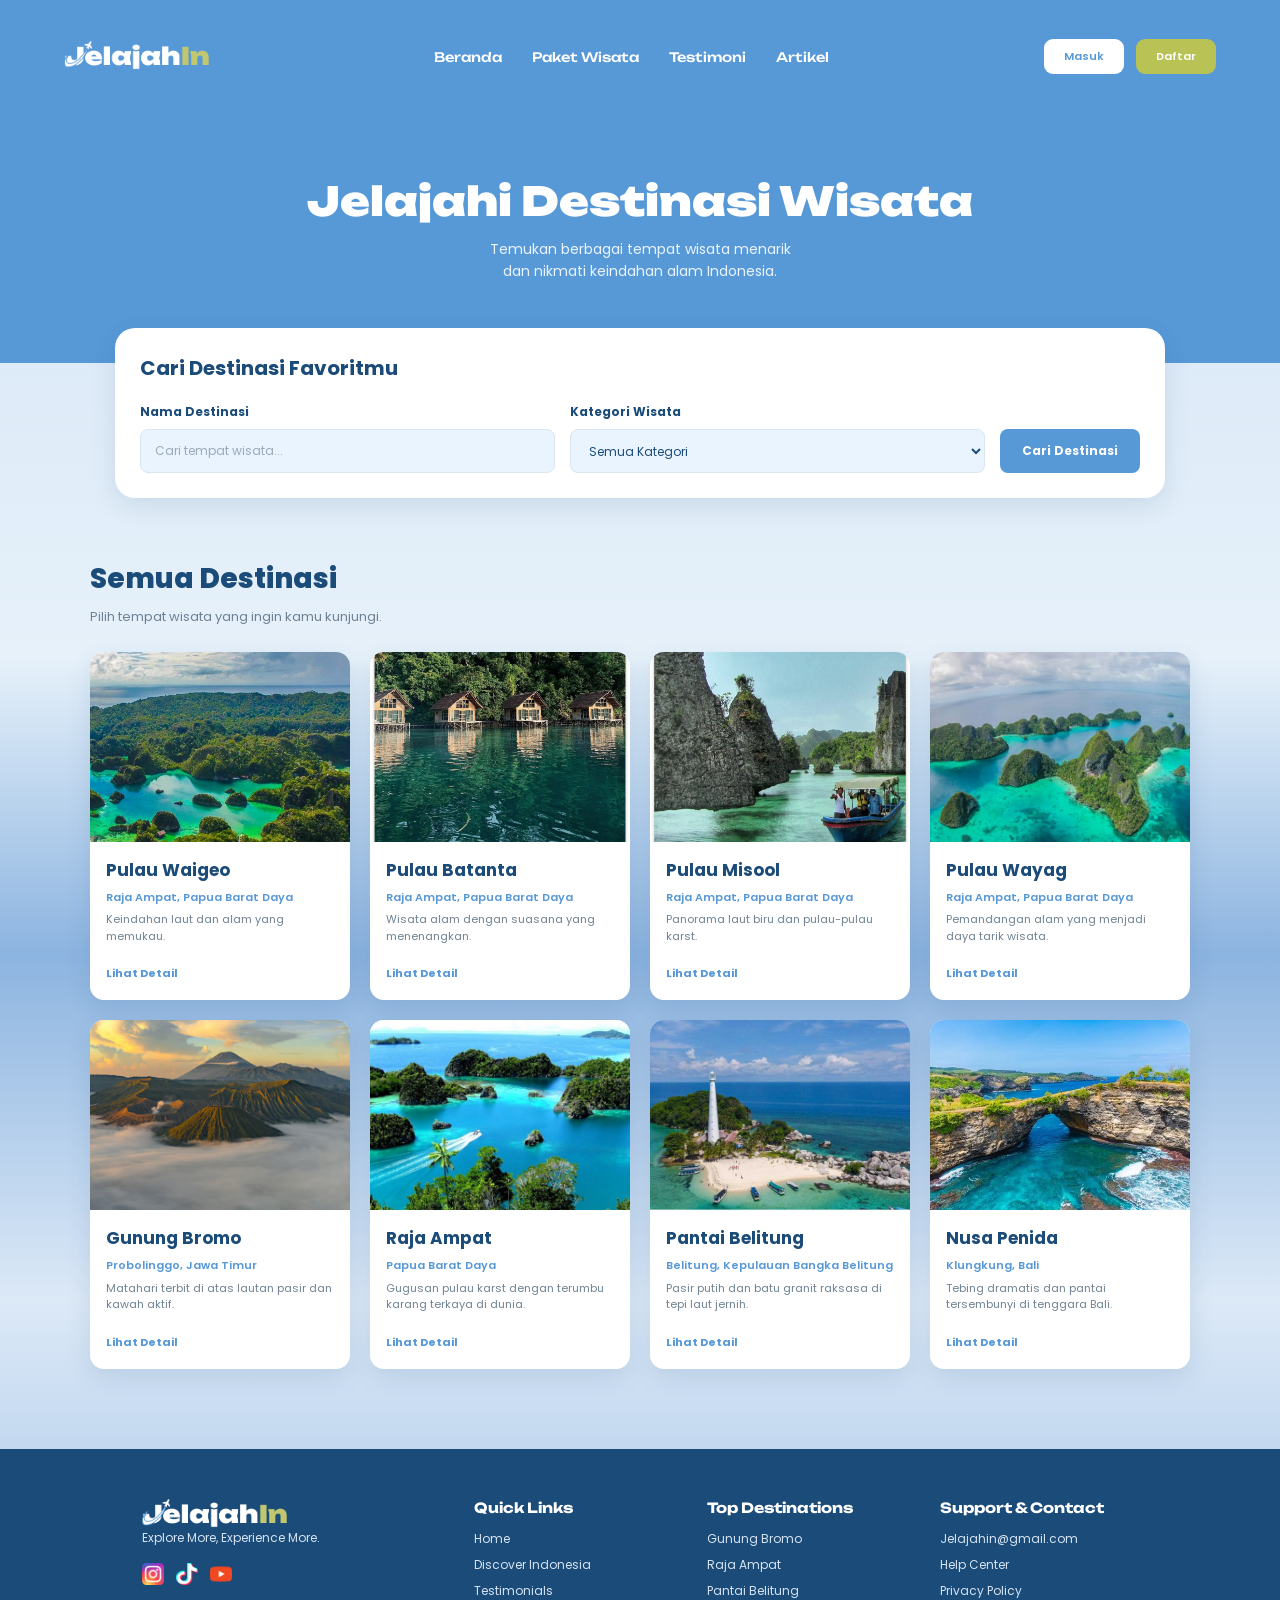
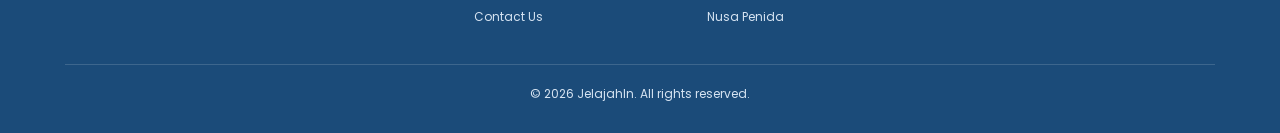
==== commit 35d43191: "update" ====
--- a/destinasi.html
+++ b/destinasi.html
@@ -41,8 +41,7 @@
         <section class="destination-banner">
             <h1>Jelajahi Destinasi Wisata</h1>
             <p>
-                Temukan berbagai tempat wisata menarik
-                dan nikmati keindahan alam Indonesia.
+                Temukan berbagai tempat wisata menarik dan nikmati keindahan alam Indonesia.
             </p>
         </section>
 
@@ -84,7 +83,7 @@
             <div class="destination-list">
 
                 <article class="destination-card">
-                    <img src="assets/asset/waigeo.png" alt="Pulau Waigeo">
+                    <img src="assets/asset/waigeomain.png" alt="Pulau Waigeo">
                     <h3>Pulau Waigeo</h3>
                     <p>Raja Ampat, Papua Barat Daya</p>
                     <p>Keindahan laut dan alam yang memukau.</p>
@@ -92,7 +91,7 @@
                 </article>
 
                 <article class="destination-card">
-                    <img src="assets/asset/batanta.png" alt="Pulau Batanta">
+                    <img src="assets/asset/batantamain.png" alt="Pulau Batanta">
                     <h3>Pulau Batanta</h3>
                     <p>Raja Ampat, Papua Barat Daya</p>
                     <p>Wisata alam dengan suasana yang menenangkan.</p>
@@ -100,7 +99,7 @@
                 </article>
 
                 <article class="destination-card">
-                    <img src="assets/asset/misool.png" alt="Pulau Misool">
+                    <img src="assets/asset/misoolmain.png" alt="Pulau Misool">
                     <h3>Pulau Misool</h3>
                     <p>Raja Ampat, Papua Barat Daya</p>
                     <p>Panorama laut biru dan pulau-pulau karst.</p>
@@ -115,6 +114,38 @@
                     <a href="#">Lihat Detail</a>
                 </article>
 
+                <article class="destination-card">
+                    <img src="assets/asset/bro.png" alt="Gunung Bromo">
+                    <h3>Gunung Bromo</h3>
+                    <p>Probolinggo, Jawa Timur</p>
+                    <p>Matahari terbit di atas lautan pasir dan kawah aktif.</p>
+                    <a href="#">Lihat Detail</a>
+                </article>
+
+                <article class="destination-card">
+                    <img src="assets/asset/rajaampat.jpg" alt="Raja Ampat">
+                    <h3>Raja Ampat</h3>
+                    <p>Papua Barat Daya</p>
+                    <p>Gugusan pulau karst dengan terumbu karang terkaya di dunia.</p>
+                    <a href="#">Lihat Detail</a>
+                </article>
+
+                <article class="destination-card">
+                    <img src="assets/asset/pantaibelitung.jpg" alt="Pantai Belitung">
+                    <h3>Pantai Belitung</h3>
+                    <p>Belitung, Kepulauan Bangka Belitung</p>
+                    <p>Pasir putih dan batu granit raksasa di tepi laut jernih.</p>
+                    <a href="#">Lihat Detail</a>
+                </article>
+
+                <article class="destination-card">
+                    <img src="assets/asset/nusapenida.jpg" alt="Nusa Penida">
+                    <h3>Nusa Penida</h3>
+                    <p>Klungkung, Bali</p>
+                    <p>Tebing dramatis dan pantai tersembunyi di tenggara Bali.</p>
+                    <a href="#">Lihat Detail</a>
+                </article>
+
             </div>
 
         </section>
@@ -122,14 +153,62 @@
     </main>
 
     <!-- Footer -->
-    <footer>
-        <p>&copy; 2026 JelajahIn. Jelajahi Keindahan Indonesia.</p>
+    <footer class="main-footer">
+        <div class="footer-box">
+
+            <!-- brand -->
+            <div class="footer-brand">
+                <div class="logo">
+                    <img src="assets/logo.png" alt="JelajahIn Logo">
+                </div>
+                <p>Explore More, Experience More.</p>
+                <div class="footer-socials">
+                    <a href="#"><img src="assets/asset/insta.png" alt="Instagram"></a>
+                    <a href="#"><img src="assets/asset/tiktok.png" alt="TikTok"></a>
+                    <a href="#"><img src="assets/asset/yt.png" alt="YouTube"></a>
+                </div>
+            </div>
+
+            <!-- navigasi -->
+            <div class="footer-links">
+                <h4>Quick Links</h4>
+                <ul>
+                    <li><a href="#home">Home</a></li>
+                    <li><a href="#discover">Discover Indonesia</a></li>
+                    <li><a href="#testimoni">Testimonials</a></li>
+                    <li><a href="#kontak">Contact Us</a></li>
+                </ul>
+            </div>
+
+            <!-- destinasi -->
+            <div class="footer-links">
+                <h4>Top Destinations</h4>
+                <ul>
+                    <li><a href="destinasi.html">Gunung Bromo</a></li>
+                    <li><a href="destinasi.html">Raja Ampat</a></li>
+                    <li><a href="destinasi.html">Pantai Belitung</a></li>
+                    <li><a href="destinasi.html">Nusa Penida</a></li>
+                </ul>
+            </div>
+
+            <!-- kontak & bantuan -->
+            <div class="footer-links">
+                <h4>Support &amp; Contact</h4>
+                <ul>
+                    <li><a href="mailto:Jelajahin@gmail.com">Jelajahin@gmail.com</a></li>
+                    <li><a href="#">Help Center</a></li>
+                    <li><a href="#">Privacy Policy</a></li>
+                </ul>
+            </div>
+
+        </div>
+
+        <!-- Baris Copyright di Bawah Kotak -->
+        <div class="footer-bottom">
+            <p>&copy; 2026 JelajahIn. All rights reserved.</p>
+        </div>
     </footer>
-<<<<<<< HEAD
-
     <script src="js/script.js"></script>
-=======
->>>>>>> 214d15ea60bc0e78ed29cbecbfbedf66b8eaa197
 </body>
 
 </html>
--- a/vanilla.css
+++ b/vanilla.css
@@ -45,6 +45,7 @@
     --white: #FFFFFF;
     --text-gray: #6F8293;
     --border: #D8E6F0;
+    --signup-blue: #759BD6;
 
     --shadow: 0 8px 25px rgba(27, 75, 121, 0.12);
     --shadow-hover: 0 14px 30px rgba(27, 75, 121, 0.18);
@@ -102,13 +103,6 @@
     display: flex;
     align-items: center;
     justify-content: space-between;
-<<<<<<< HEAD
-    font-family: var(--sub-font);
-}
-.logo {
-    max-width: auto;
-    max-height: 2rem;
-=======
     gap: 25px;
 }
 
@@ -117,7 +111,6 @@
     height: auto;
     display: block;
     object-fit: contain;
->>>>>>> 3036b95baa2ff6ee9919a90d111d7c9352c0d09e
 }
 
 nav ul {
@@ -377,6 +370,11 @@
     justify-content: center;
     z-index: 100;
     pointer-events: none;
+    transition: opacity var(--transition);
+}
+
+.scroll-progress.hide {
+    opacity: 0;
 }
 
 .scroll-track {
@@ -534,14 +532,6 @@
     cursor: pointer;
 }
 
-.field .icon {
-    width: 18px;
-    height: 18px;
-    flex-shrink: 0;
-    color: #111111;
-    pointer-events: none;
-}
-
 .field .chevron {
     width: 16px;
     height: 16px;
@@ -629,11 +619,17 @@
     box-shadow: var(--shadow-hover);
 }
 
+.island-card:hover .island-overlay {
+    transform: translateY(0);
+}
+
 .island-overlay {
     width: 100%;
     padding: 120px 20px 20px;
     background: linear-gradient(to top, rgba(87, 141, 212, 0.95) 0%, rgba(87, 141, 212, 0.7) 40%, transparent 100%);
     color: var(--white);
+    transform: translateY(100%);
+    transition: transform 0.5s cubic-bezier(0.22, 1, 0.36, 1);
 }
 
 .island-overlay h3 {
@@ -653,17 +649,7 @@
     display: grid;
     grid-template-columns: repeat(2, 1fr);
     gap: 25px;
-}
-
-.activity-card {
-    position: relative;
-    display: flex;
-    flex-direction: column;
-    transition: var(--transition);
-}
-
-.activity-card:hover {
-    transform: translateY(-5px);
+    align-items: start;         
 }
 
 .activity-card img {
@@ -673,6 +659,19 @@
     border-radius: 24px;
     position: relative;
     z-index: 2;
+    display: block;
+}
+
+.activity-reveal {
+    display: grid;
+    grid-template-rows: 0fr;
+    margin-top: -22px;          
+    transition: grid-template-rows 0.5s cubic-bezier(0.22, 1, 0.36, 1);
+}
+
+.activity-reveal-inner {
+    min-height: 0;
+    overflow: hidden;           
 }
 
 .activity-content {
@@ -680,9 +679,9 @@
     border-top: none;
     border-radius: 0 0 22px 22px;
     padding: 34px 22px 20px;
-    margin-top: -22px;
     background-color: var(--white);
-    z-index: 1;
+    transform: translateY(-100%);
+    transition: transform 0.5s cubic-bezier(0.22, 1, 0.36, 1);
 }
 
 .activity-content h3 {
@@ -698,10 +697,22 @@
     color: var(--text-gray);
 }
 
+.activity-card:hover .activity-reveal {
+    grid-template-rows: 1fr;
+}
+
+.activity-card:hover .activity-content {
+    transform: translateY(0);
+}
+
 .prep-grid {
     display: grid;
     grid-template-columns: repeat(3, 1fr);
     gap: 20px;
+}
+
+.prep-block h2 {
+    margin-top: 4rem;
 }
 
 .prep-card {
@@ -878,6 +889,12 @@
     margin-bottom: 2px;
 }
 
+.isinya {
+    font-size: 12px;
+    line-height: 1.6;
+    color: var(--navy);
+}
+
 .subjudul {
     font-size: 11px;
     color: var(--text-gray);
@@ -885,117 +902,169 @@
     margin-bottom: 12px;
 }
 
-.kotak p {
-    font-size: 12px;
-    line-height: 1.6;
-    color: var(--text-gray);
-}
-
 .disc-sect {
+    position: relative;
     width: 88%;
     max-width: 1150px;
+    height: 576px;
     margin: 0 auto 65px;
-    display: grid;
-    grid-template-columns: 1fr 1.3fr;
-    gap: 30px;
-    align-items: center;
 }
 
 .card-disc {
+    position: absolute;
+    left: 0;
+    top: 47px;
+    z-index: 1;
+    width: 49.7%;
+    height: 528px;
+    padding: 66px 48px 0;
+    border-radius: 28px;
     background-color: var(--white);
-    border-radius: 32px;
-    padding: 45px 40px;
     box-shadow: var(--shadow);
 }
 
 .card-disc h2 {
-    font-family: var(--font-x-bold);
-    font-size: 25px;
+    max-width: 300px;
+    font-family: var(--font-black);
+    font-size: 32px;
+    line-height: 1.2;
     color: #111111;
-    margin-bottom: 14px;
+    margin-bottom: 22px;
 }
 
 .card-disc h2 span {
+    display: block;
     color: var(--pistachio);
 }
 
 .card-disc p {
+    max-width: 420px;
     font-size: 13px;
-    line-height: 1.7;
-    color: var(--text-gray);
-    margin-bottom: 14px;
+    line-height: 1.5;
+    color: #111111;
+    margin-bottom: 18px;
 }
 
 .btn-disc {
     display: inline-block;
     margin-top: 10px;
-    padding: 12px 26px;
-    border-radius: 12px;
-    background-color: var(--iced-denim);
-    color: var(--white);
-    font-size: 12px;
-    font-weight: 600;
+    padding: 16px 24px;
+    border-radius: 14px;
+    background: linear-gradient(180deg, #A9C8F4 0%, #7FA9E6 100%);
+    box-shadow: 0 6px 14px rgba(87, 152, 215, 0.25);
+    color: var(--white);
+    font-size: 13px;
+    font-weight: 700;
     transition: var(--transition);
 }
 
 .btn-disc:hover {
-    background-color: var(--navy);
     transform: translateY(-3px);
-}
-
-.gambar-dis {
-    display: grid;
-    grid-template-columns: repeat(2, 1fr);
-    gap: 16px;
+    box-shadow: var(--shadow-hover);
 }
 
 .gambar-dis img {
-    width: 100%;
-    height: 220px;
+    position: absolute;
+    display: block;
     object-fit: cover;
-    border-radius: 24px;
+    background: var(--iced);
     box-shadow: var(--shadow);
-    background: var(--iced);
-}
-
-.gambar-dis img:first-child {
-    grid-column: 1 / -1;
+}
+
+.gambar-dis img:nth-child(1) {
+    left: 28.8%;
+    top: 0;
+    z-index: 3;
+    width: 29.6%;
+    height: 229px;
+    border: 1.5px solid rgba(255, 255, 255, 0.7);
+    border-radius: 28px;
+}
+
+.gambar-dis img:nth-child(2) {
+    left: 45.4%;
+    top: 47px;
+    z-index: 2;
+    width: 48.9%;
+    height: 452px;
+    border-radius: 0 45px 0 45px;
+}
+
+.gambar-dis img:nth-child(3) {
+    right: 0;
+    top: 392px;
+    z-index: 3;
+    width: 41.5%;
+    height: 184px;
+    border: 1.5px solid rgba(255, 255, 255, 0.7);
+    border-radius: 36px;
 }
 
 .auth-contact-sec {
     width: 100%;
-    margin: 0 0 0;
 }
 
 .main-columns {
     width: 88%;
     max-width: 1150px;
-    margin: 0 auto 50px;
+    margin: 0 auto 22px;
     display: grid;
-    grid-template-columns: 1fr 1fr 0.7fr;
-    gap: 28px;
-}
-
-.card-signup,
-.card-contact {
-    background-color: var(--white);
-    border-radius: 28px;
-    padding: 36px;
-    box-shadow: var(--shadow);
-}
-
-.card-signup h2,
-.card-contact h2 {
+    grid-template-columns: 1.5fr 1fr 0.75fr;
+    gap: 22px;
+}
+
+.card-signup {
+    --r: 30px;
+    --nw: 78px;
+    --nh: 86px;
+    --bg: var(--signup-blue);
+    position: relative;
+    display: flex;
+    flex-direction: column;
+    padding: 36px 38px 30px;
+    background: radial-gradient(circle at 100% 0, transparent var(--r), var(--bg) calc(var(--r) + 0.5px))
+                right calc(var(--nw) - var(--r)) top calc(var(--nh) - var(--r)) / var(--r) var(--r) no-repeat;
+    filter: drop-shadow(0 6px 12px rgba(27, 75, 121, 0.18));
+}
+
+.card-signup::before,
+.card-signup::after {
+    content: "";
+    position: absolute;
+    z-index: -1;
+    border-radius: var(--r);
+    background: var(--bg);
+}
+
+.card-signup::before {
+    top: 0;
+    right: var(--nw);
+    bottom: 0;
+    left: 0;
+}
+
+.card-signup::after {
+    top: var(--nh);
+    right: 0;
+    bottom: 0;
+    left: 0;
+}
+
+.card-signup h2 {
+    max-width: 300px;
     font-family: var(--font-x-bold);
-    font-size: 22px;
-    color: #111111;
-    margin-bottom: 8px;
-}
-
-.subtitle {
+    font-size: 28px;
+    line-height: 1.15;
+    color: var(--iced);
+    margin-bottom: 14px;
+}
+
+.card-signup .subtitle {
+    max-width: 440px;
     font-size: 12px;
-    color: var(--text-gray);
-    margin-bottom: 22px;
+    line-height: 1.5;
+    color: var(--white);
+    margin-bottom: 30px;
 }
 
 .sosmed {
@@ -1006,50 +1075,72 @@
 .social-buttons {
     display: flex;
     flex-direction: column;
-    gap: 10px;
-    margin-bottom: 18px;
+    gap: 14px;
+    margin-bottom: 22px;
 }
 
 .btn-social {
     width: 100%;
-    padding: 11px 16px;
-    border: 1px solid var(--border);
-    border-radius: 12px;
+    height: 40px;
+    padding: 0 22px;
+    border: none;
+    border-radius: 16px;
     background-color: var(--white);
-    color: var(--navy);
+    color: #111111;
     font-family: var(--sub-font);
-    font-size: 12px;
-    font-weight: 600;
+    font-size: 13px;
+    font-weight: 500;
     display: flex;
     align-items: center;
-    justify-content: center;
-    gap: 10px;
+    justify-content: flex-start;
+    gap: 12px;
     cursor: pointer;
     transition: var(--transition);
 }
 
+.btn-social .sosmed {
+    max-height: 1.25rem;
+}
+
 .btn-social:hover {
     background-color: var(--iced);
+    transform: translateY(-2px);
 }
 
 .divider,
 .divider-contact {
     display: flex;
     align-items: center;
+    gap: 30px;
+}
+
+.divider {
+    margin: 0 0 22px;
+    color: var(--white);
+    font-size: 12px;
+}
+
+.divider::before,
+.divider::after {
+    content: "";
+    flex: 1;
+    height: 1px;
+    background: var(--white);
+}
+
+.divider-contact {
     gap: 12px;
-    margin: 18px 0;
-    color: var(--text-gray);
-    font-size: 11px;
-}
-
-.divider::before,
-.divider::after,
+    margin: 16px 0;
+    color: #111111;
+    font-size: 10px;
+}
+
 .divider-contact::before,
 .divider-contact::after {
     content: "";
     flex: 1;
     height: 1px;
-    background: var(--border);
+    background: #BBBBBB;
 }
 
 .input-with-icon {
@@ -1058,62 +1149,193 @@
 
 .input-with-icon img {
     position: absolute;
-    left: 14px;
-    top: 13px;
-}
-
-.input-with-icon input {
-    padding-left: 40px;
-}
-
-.signup-email-form input,
+    left: 16px;
+    top: 50%;
+    transform: translateY(-50%);
+}
+
+.signup-email-form input {
+    width: 100%;
+    height: 40px;
+    padding: 0 16px 0 46px;
+    border: none;
+    border-radius: 16px;
+    background-color: var(--white);
+    color: #111111;
+    font-family: var(--sub-font);
+    font-size: 12px;
+    outline: none;
+}
+
+.signup-email-form input::placeholder {
+    color: #8FB0E0;
+}
+
+.signin-link {
+    margin-top: 14px;
+    padding-left: 12px;
+    font-size: 12px;
+    color: var(--white);
+}
+
+.signin-link a {
+    color: var(--white);
+    text-decoration: underline;
+}
+
+.community-info {
+    display: flex;
+    align-items: center;
+    gap: 14px;
+    margin-top: auto;
+    padding-top: 28px;
+}
+
+.avatar-group {
+    display: flex;
+}
+
+.avatar-group img {
+    width: 46px;
+    height: 46px;
+    border-radius: 50%;
+    object-fit: cover;
+    border: 2px solid var(--white);
+    background: var(--iced);
+    margin-left: -10px;
+}
+
+.avatar-group img:first-child {
+    margin-left: 0;
+}
+
+.community-text {
+    display: flex;
+    flex-direction: column;
+    gap: 2px;
+}
+
+.community-text strong {
+    font-size: 9px;
+    color: var(--white);
+}
+
+.community-text span {
+    font-size: 8px;
+    color: rgba(255, 255, 255, 0.55);
+}
+
+.card-contact {
+    --r: 30px;
+    --nw: 50px;
+    --nh: 86px;
+    --bg: var(--white);
+    --line: #E7EBB9;
+    position: relative;
+    padding: 28px 26px 26px;
+    background: radial-gradient(circle at 0 0, transparent var(--r), var(--bg) calc(var(--r) + 0.5px))
+                left calc(var(--nw) - var(--r)) top calc(var(--nh) - var(--r)) / var(--r) var(--r) no-repeat;
+    filter: drop-shadow(1.5px 0 0 var(--line))
+            drop-shadow(-1.5px 0 0 var(--line))
+            drop-shadow(0 1.5px 0 var(--line))
+            drop-shadow(0 -1.5px 0 var(--line))
+            drop-shadow(0 6px 12px rgba(27, 75, 121, 0.12));
+}
+
+.card-contact::before,
+.card-contact::after {
+    content: "";
+    position: absolute;
+    z-index: -1;
+    border-radius: var(--r);
+    background: var(--bg);
+}
+
+.card-contact::before {
+    top: 0;
+    right: 0;
+    bottom: 0;
+    left: var(--nw);
+}
+
+.card-contact::after {
+    top: var(--nh);
+    right: 0;
+    bottom: 0;
+    left: 0;
+}
+
+.card-contact h2,
+.card-contact .subtitle {
+    padding-left: calc(var(--nw) - 10px);
+    margin-left: 1.2rem;
+}
+
+.card-contact h2 {
+    font-family: var(--font-black);
+    font-size: 28px;
+    color: #111111;
+    margin-bottom: 6px;
+}
+
+.card-contact .subtitle {
+    font-size: 12px;
+    line-height: 1.4;
+    color: #444444;
+    margin-bottom: 14px;
+}
+
+.form-group {
+    margin-bottom: 12px;
+}
+
+.form-group label {
+    display: block;
+    padding-left: 6px;
+    font-size: 11px;
+    color: #333333;
+    margin-bottom: 4px;
+}
+
 .contact-form input,
 .contact-form textarea {
     width: 100%;
-    padding: 12px 14px;
-    border: 1px solid var(--border);
-    border-radius: 10px;
-    background-color: var(--iced);
-    color: var(--navy);
+    padding: 11px 16px;
+    border: 2px solid #E7EBB9;
+    border-radius: 16px;
+    background-color: var(--white);
+    color: #111111;
     font-family: var(--sub-font);
-    font-size: 12px;
+    font-size: 11px;
     outline: none;
     transition: var(--transition);
 }
 
-.signup-email-form input:focus,
+.contact-form input::placeholder,
+.contact-form textarea::placeholder {
+    color: #B8C4D8;
+}
+
 .contact-form input:focus,
 .contact-form textarea:focus {
     border-color: var(--iced-denim);
-    background: var(--white);
 }
 
 .contact-form textarea {
+    min-height: 84px;
     resize: vertical;
-}
-
-.form-group {
-    margin-bottom: 14px;
-}
-
-.form-group label {
-    display: block;
-    font-size: 11.5px;
-    font-weight: 600;
-    color: var(--navy);
-    margin-bottom: 6px;
 }
 
 .btn-send {
     width: 100%;
-    padding: 13px;
+    height: 32px;
     border: none;
-    border-radius: 12px;
-    background-color: var(--iced-denim);
+    border-radius: 18px;
+    background: linear-gradient(180deg, #7BA3E6 0%, #5A8CD6 100%);
     color: var(--white);
     font-family: var(--sub-font);
-    font-size: 13px;
-    font-weight: 700;
+    font-size: 11px;
+    font-weight: 600;
     display: flex;
     align-items: center;
     justify-content: center;
@@ -1123,56 +1345,13 @@
 }
 
 .btn-send:hover {
-    background-color: var(--navy);
-}
-
-.signin-link {
-    margin-top: 16px;
-    font-size: 12px;
-    text-align: center;
-    color: var(--text-gray);
-}
-
-.signin-link a {
-    color: var(--iced-denim);
-    font-weight: 700;
-}
-
-.community-info {
-    display: flex;
-    align-items: center;
-    gap: 14px;
-    margin-top: 22px;
-}
-
-.avatar-group {
-    display: flex;
-}
-
-.avatar-group img {
-    width: 32px;
-    height: 32px;
-    border-radius: 50%;
-    object-fit: cover;
-    border: 2px solid var(--white);
-    background: var(--iced);
-    margin-left: -8px;
-}
-
-.avatar-group img:first-child {
-    margin-left: 0;
-}
-
-.community-text {
-    display: flex;
-    flex-direction: column;
-    font-size: 11px;
-    color: var(--text-gray);
-}
-
-.community-text strong {
-    color: var(--navy);
-    font-size: 12px;
+    transform: translateY(-2px);
+    box-shadow: var(--shadow);
+}
+
+.send-icon {
+    width: 15px;
+    height: 15px;
 }
 
 .contact-links {
@@ -1180,49 +1359,69 @@
     flex-wrap: wrap;
     align-items: center;
     justify-content: center;
-    gap: 12px;
-    font-size: 12px;
+    gap: 8px;
+    font-size: 10px;
+    white-space: nowrap;
 }
 
 .contact-links a {
     display: flex;
     align-items: center;
     gap: 6px;
-    color: var(--navy);
-    font-weight: 600;
+    color: #111111;
 }
 
 .contact-links a:hover {
     color: var(--iced-denim);
+}
+
+.side-image {
+    position: relative;
+    overflow: hidden;
+    border-radius: 22px;
+    box-shadow: var(--shadow);
+}
+
+.side-image::after {
+    content: "";
+    position: absolute;
+    inset: 0;
+    background: linear-gradient(180deg, rgba(117, 155, 214, 0.4) 0%, rgba(117, 155, 214, 0.15) 100%);
+    pointer-events: none;
 }
 
 .side-image img {
     width: 100%;
     height: 100%;
     min-height: 300px;
+    display: block;
     object-fit: cover;
-    border-radius: 28px;
-    box-shadow: var(--shadow);
     background: var(--iced);
 }
 
 .bottom-banner {
-    width: 100%;
-    padding: 16px 20px;
+    width: 88%;
+    max-width: 1150px;
+    margin: 0 auto 60px;
+    padding: 10px 22px;
     display: flex;
     align-items: center;
-    justify-content: center;
+    justify-content: space-between;
     gap: 20px;
-    background: var(--navy);
-    color: var(--white);
-    font-family: var(--font-med);
-    font-size: 12px;
-    letter-spacing: 1px;
+    border-radius: 30px;
+    background: var(--signup-blue);
+    color: var(--white);
+    font-size: clamp(9px, 1.3vw, 17px);
+    font-weight: 500;
+    letter-spacing: 0.3px;
     text-align: center;
 }
 
-.bottom-banner img {
-    height: 22px;
+.plane {
+    width: 34px;
+    height: 34px;
+    flex-shrink: 0;
+    transform: rotate(45deg);
 }
 
 /* footer */
@@ -1296,19 +1495,32 @@
 }
 
 /* destinasi page */
-.page-destinasi {
-    background: var(--frost);
-}
-
 .page-destinasi header {
     background: var(--iced-denim);
+    display: flow-root;
+}
+
+.page-destinasi input,
+.page-destinasi select,
+.page-destinasi button {
+    font: inherit;
+}
+
+.search-item input,
+.search-item select,
+.destination-search button {
+    height: 44px;
+}
+
+.destination-banner p {
+    text-wrap: balance;
 }
 
 /* destination banner */
 .destination-banner {
     padding: 80px 20px;
     text-align: center;
-    background: linear-gradient(135deg, var(--iced-denim), #80B9E4);
+    background: var(--iced-denim);
     color: var(--white);
 }
 
@@ -1648,611 +1860,7 @@
     background: var(--iced);
     border-color: var(--iced-denim);
 }
-<<<<<<< HEAD
-/* index html */
-* {
-    margin: 0;
-    padding: 0;
-    box-sizing: border-box;
-}
-html {
-    scroll-behavior: smooth;
-}
-body {
-    font-family: var(--sub-font);
-    background: linear-gradient(180deg, #5798D7 0%, #B8D8F2 55%, #E6F1FA 100%);color: var(--navy);
-}
-a {
-    text-decoration: none;
-}
-/* navb */
-header {
-    width: 100%;
-    position: relative;
-    z-index: 10;
-    background: transparent;
-}
-nav {
-    width: 90%;
-    max-width: 1250px;
-    min-height: 80px;
-    margin: auto;
-    display: flex;
-    align-items: center;
-    justify-content: space-between;
-    gap: 25px;
-}
-.logo img {
-    width: 155px;
-    height: auto;
-    display: block;
-    object-fit: contain;
-}
-nav ul {
-    display: flex;
-    align-items: center;
-    gap: 30px;
-    list-style: none;
-}
-nav ul li a {
-    color: var(--white);
-    font-family: var(--font);
-    font-size: 11px;
-    font-weight: 500;
-    transition: var(--transition);
-}
-nav ul li a:hover {
-    color: var(--pistachio);
-}
-.nav-button {
-    display: flex;
-    align-items: center;
-    gap: 12px;
-}
-.nav-button a {
-    padding: 9px 20px;
-    border-radius: 9px;
-    font-size: 10px;
-    font-weight: 600;
-    transition: var(--transition);
-}
-.nav-button a:first-child {
-    color: var(--iced-denim);
-    background: var(--white);
-}
-.nav-button a:last-child {
-    color: var(--white);
-    background: var(--pistachio);
-}
-.nav-button a:hover {
-    transform: translateY(-3px);
-    box-shadow: var(--shadow);
-}
-/* hero sect */
-.scroll-indicator {
-    position: absolute;
-    left: 0;
-    top: 65px;
-    width: 30px;
-    height: 255px;
-    display: flex;
-    flex-direction: column;
-    align-items: center;
-    z-index: 5;
-}
-/* titik paling atas */
-.scroll-indicator::before {
-    content: "";
-    position: absolute;
-    top: -7px;
-    width: 11px;
-    height: 11px;
-    background: var(--white);
-    border-radius: 50%;
-}
-/* numb 1 */
-.scroll-number {
-    width: 28px;
-    height: 28px;
-    display: flex;
-    align-items: center;
-    justify-content: center;
-    background: var(--white);
-    color: var(--iced-denim);
-    border-radius: 50%;
-    font-family: var(--font);
-    font-size: 11px;
-    font-weight: 800;
-    z-index: 2;
-}
-/* garis vertikal */
-.scroll-line {
-    width: 2px;
-    height: 220px;
-    background: rgba(255,255,255,0.65);
-}
-/* tiiitk paling bawah */
-.scroll-dot {
-    position: absolute;
-    bottom: 0;
-    width: 11px;
-    height: 11px;
-    background: var(--white);
-    border-radius: 50%;
-}
-/* hover */
-.scroll-indicator:hover .scroll-number {
-    background: var(--pistachio);
-    color: var(--white);
-}
-/* hero text */
-.hero-content {
-    position: relative;
-    padding-left: 35px;
-    color: var(--white);
-}
-.hero-content h1 {
-    margin-bottom: 12px;
-    color: var(--white);
-    font-family: var(--font);
-    font-size: clamp(38px, 6vw, 65px);
-    font-weight: 900;
-    letter-spacing: -3px;
-    text-shadow: 0 5px 5px rgba(0,0,0,0.15);
-}
-.hero-content p {
-    max-width: 340px;
-    margin-bottom: 25px;
-    color: var(--white);
-    font-size: 13px;
-    line-height: 1.7;
-}
-.hero-content > a {
-    display: inline-block;
-    padding: 13px 20px;
-    border-radius: 12px;
-    background: var(--pistachio);
-    color: var(--white);
-    font-size: 11px;
-    font-weight: 700;
-    transition: var(--transition);
-}
-.hero-content > a:hover {
-    background: var(--navy);
-    transform: translateY(-4px);
-}
-/* hero img */
-.hero-image {
-    width: 100%;
-    min-width: 0;
-    display: flex;
-    align-items: flex-end;
-    gap: 15px;
-    position: relative;
-}
-.hero-image > img {
-    width: 48%;
-    height: 245px;
-    flex-shrink: 0;
-    object-fit: cover;
-    border-radius: 20px;
-    box-shadow: 0 12px 20px rgba(27,75,121,0.25);
-}
-.other-destination {
-    min-width: 0;
-    flex: 1;
-    display: flex;
-    gap: 12px;
-    overflow: hidden;
-}
-.other-destination > div {
-    flex: 1;
-    min-width: 0;
-    position: relative;
-}
-.other-destination img {
-    width: 100%;
-    height: 185px;
-    display: block;
-    object-fit: cover;
-    border-radius: 17px;
-    box-shadow: 0 8px 15px rgba(27,75,121,0.2);
-}
-.other-destination h3 {
-    margin-bottom: 12px;
-    color: var(--white);
-    font-size: 13px;
-    text-align: center;
-}
-/* search sect */
-.search-section {
-    width: 88%;
-    max-width: 1150px;
-    margin: -15px auto 0;
-    padding: 22px 30px;
-    position: relative;
-    z-index: 2;
-    background: var(--white);
-    border-radius: 35px;
-    box-shadow: var(--shadow);
-}
-.search-filter {
-    display: grid;
-    grid-template-columns: repeat(4, 1fr) auto;
-    align-items: end;
-    gap: 12px;
-}
-.filter-item {
-    min-width: 0;
-    display: flex;
-    flex-direction: column;
-    gap: 8px;
-}
-.filter-item label {
-    color: var(--iced-denim);
-    font-size: 11px;
-    font-weight: 600;
-}
-.filter-item select,
-.filter-item input {
-    width: 100%;
-    min-width: 0;
-    padding: 12px;
-    border: 1px solid var(--border);
-    outline: none;
-    border-radius: 10px;
-    background: var(--iced);
-    color: var(--navy);
-    font-size: 11px;
-    cursor: pointer;
-    transition: var(--transition);
-}
-.filter-item select:focus,
-.filter-item input:focus {
-    border-color: var(--iced-denim);
-    background: var(--white);
-}
-.search-filter button {
-    padding: 14px 25px;
-    border: none;
-    border-radius: 12px;
-    background: var(--iced-denim);
-    color: var(--white);
-    font-size: 12px;
-    font-weight: 700;
-    cursor: pointer;
-    transition: var(--transition);
-}
-.search-filter button:hover {
-    background: var(--navy);
-    transform: translateY(-3px);
-}
-/* destination seect */
-.destination-section {
-    width: 88%;
-    max-width: 1150px;
-    margin: 0 auto 60px;
-    padding: 45px 35px;
-    background: var(--white);
-    border-radius: 0 0 35px 35px;
-}
-.section-heading {
-    margin-bottom: 25px;
-}
-.section-heading h2 {
-    margin-bottom: 8px;
-    color: #111111;
-    font-family: var(--font);
-    font-size: 25px;
-    font-weight: 800;
-}
-.section-heading p {
-    color: var(--text-gray);
-    font-size: 11px;
-    line-height: 1.7;
-}
-/* destination cards */
-.destination-section .destination-list {
-    display: grid;
-    grid-template-columns: repeat(4, 1fr);
-    gap: 20px;
-}
-.destination-section .destination-card {
-    overflow: hidden;
-    position: relative;
-    min-width: 0;
-    min-height: 240px;
-    border-radius: 20px;
-    background: var(--iced);
-    transition: var(--transition);
-}
-.destination-section .destination-card:hover {
-    transform: translateY(-7px);
-    box-shadow: var(--shadow-hover);
-}
-.destination-section .destination-card img {
-    width: 100%;
-    height: 240px;
-    display: block;
-    object-fit: cover;
-    transition: var(--transition);
-}
-.destination-section .destination-card:hover img {
-    transform: scale(1.05);
-}
-.destination-section .destination-card h3,
-.destination-section .destination-card p,
-.destination-section .destination-card a {
-    position: relative;
-    z-index: 1;
-}
-.destination-section .destination-card h3 {
-    margin: -65px 15px 8px;
-    color: var(--white);
-    font-size: 14px;
-    font-weight: 700;
-}
-.destination-section .destination-card p {
-    margin: 0 15px 10px;
-    color: var(--white);
-    font-size: 10px;
-    line-height: 1.5;
-}
-.destination-section .destination-card a {
-    display: inline-block;
-    margin: 0 15px 15px;
-    color: var(--white);
-    font-size: 10px;
-    font-weight: 700;
-}
-.destination-section > a {
-    display: table;
-    margin: 30px auto 0;
-    padding: 12px 22px;
-    border-radius: 10px;
-    background: var(--iced-denim);
-    color: var(--white);
-    font-size: 11px;
-    font-weight: 700;
-    transition: var(--transition);
-}
-.destination-section > a:hover {
-    background: var(--navy);
-    transform: translateY(-3px);
-}
-/* footer */
-footer {
-    padding: 30px 20px;
-    background: var(--navy);
-    color: var(--white);
-    text-align: center;
-    font-size: 11px;
-}
-footer p {
-    opacity: 0.9;
-}
-
-/* index page */
-.page-index {
-    font-family: var(--sub-font);
-    background: linear-gradient(180deg, #5798D7 0%, #B8D8F2 55%, #E6F1FA 100%);
-    color: var(--navy);
-}
-.page-index header {
-    position: relative;
-    z-index: 10;
-    background: transparent;
-}
-.page-index nav {
-    width: 90%;
-    max-width: 1250px;
-    min-height: 80px;
-    padding: 0;
-}
-.page-index .logo img,
-.page-destinasi .logo img {
-    width: 155px;
-    height: auto;
-    display: block;
-    object-fit: contain;
-}
-/* index hero */
-.page-index .hero {
-    width: 90%;
-    max-width: 1250px;
-    min-height: 400px;
-    margin: auto;
-    padding: 45px 20px 55px;
-    display: grid;
-    grid-template-columns: 0.9fr 1.4fr;
-    align-items: center;
-    gap: 45px;
-    position: relative;
-}
-.page-index .hero-image {
-    width: 100%;
-    min-width: 0;
-    display: flex;
-    align-items: flex-end;
-    gap: 15px;
-}
-.page-index .hero-image > img {
-    width: 48%;
-    height: 245px;
-    flex-shrink: 0;
-    object-fit: cover;
-    border-radius: 20px;
-    box-shadow: 0 12px 20px rgba(27,75,121,0.25);
-}
-.page-index .slider-right {
-    width: auto;
-    min-width: 0;
-    flex: 1;
-    display: flex;
-    flex-direction: column;
-}
-.page-index .cards-container {
-    display: flex;
-    align-items: flex-end;
-    gap: 12px;
-    overflow: hidden;
-    min-width: 0;
-}
-.page-index .card-item {
-    flex: 1;
-    min-width: 0;
-    cursor: pointer;
-    transition: var(--transition);
-}
-.page-index .card-item h3 {
-    margin-bottom: 10px;
-    color: var(--white);
-    font-family: var(--sub-font);
-    font-size: 13px;
-    font-weight: 600;
-}
-.page-index .card-item img {
-    width: 100%;
-    height: 185px;
-    display: block;
-    object-fit: cover;
-    border-radius: 17px;
-    box-shadow: 0 8px 15px rgba(27,75,121,0.2);
-    transition: var(--transition);
-}
-.page-index .card-item:hover img {
-    transform: translateY(-5px);
-}
-/* scroll progres */
-.scroll-progress {
-    position: fixed;
-    left: 30px;
-    top: 18vh;
-    height: 64vh;
-    width: 30px;
-    display: flex;
-    flex-direction: column;
-    align-items: center;
-    justify-content: space-between;
-    z-index: 100;
-    pointer-events: none;
-}
-.scroll-dot {
-    width: 11px;
-    height: 11px;
-    border-radius: 50%;
-    background: var(--white);
-}
-.scroll-track {
-    width: 2px;
-    flex: 1;
-    background: rgba(255,255,255,0.55);
-    position: relative;
-}
-.scroll-active {
-    position: absolute;
-    left: 50%;
-    top: 0;
-    width: 28px;
-    height: 28px;
-    transform: translate(-50%, -50%);
-    background: var(--white);
-    border-radius: 50%;
-    transition: top 0.15s linear;
-}
-.scroll-active::after {
-    content: attr(data-number);
-    position: absolute;
-    inset: 0;
-    display: flex;
-    align-items: center;
-    justify-content: center;
-    color: var(--iced-denim);
-    font-size: 11px;
-    font-weight: 800;
-}
-/* index destination */
-.destination-section {
-    width: 88%;
-    max-width: 1150px;
-    margin: 0 auto 60px;
-    padding: 45px 35px;
-    background: var(--white);
-    border-radius: 0 0 35px 35px;
-}
-.destination-section .destination-list {
-    display: grid;
-    grid-template-columns: repeat(4, 1fr);
-    gap: 20px;
-}
-.destination-section .destination-card {
-    overflow: hidden;
-    position: relative;
-    min-width: 0;
-    min-height: 240px;
-    border-radius: 20px;
-    background: var(--iced);
-    transition: var(--transition);
-}
-/* index footer */
-.main-footer {
-    padding: 0;
-    background: var(--navy);
-    text-align: left;
-}
-/* destinasi page */
-.page-destinasi {
-    font-family: var(--sub-font);
-    background: var(--frost);
-    color: var(--navy);
-}
-.header {
-    width: 100%;
-    position: relative;
-    background: var(--iced-denim);
-}
-nav {
-    width: 90%;
-    max-width: 1200px;
-    min-height: 80px;
-    margin: auto;
-}
-.destination-banner {
-    padding: 80px 20px;
-    text-align: center;
-    background: linear-gradient(135deg,var(--iced-denim), #80B9E4);
-    color: var(--white);
-}
-.destination-search {
-    width: 88%;
-    max-width: 1050px;
-    margin: -35px auto 60px;
-    padding: 25px;
-    position: relative;
-    background: var(--white);
-    border-radius: var(--radius-large);
-    box-shadow: var(--shadow);
-}
-.all-destinations {
-    width: 88%;
-    max-width: 1100px;
-    margin: 0 auto 80px;
-}
-.all-destinations .destination-list {
-    display: grid;
-    grid-template-columns: repeat(4, 1fr);
-    gap: 20px;
-}
-.all-destinations .destination-card {
-    overflow: hidden;
-    background: var(--white);
-    border-radius: var(--radius-medium);
-    box-shadow: var(--shadow);
-    transition: var(--transition);
-}
-=======
-
->>>>>>> 3036b95baa2ff6ee9919a90d111d7c9352c0d09e
+
 /* responsive */
 @media (max-width: 900px) {
     .scroll-progress {
@@ -2265,8 +1873,6 @@
         flex-direction: column;
         text-align: center;
     }
-<<<<<<< HEAD
-=======
 
     .hero-image {
         flex-direction: column;
@@ -2305,7 +1911,6 @@
     .destination-search form {
         flex-wrap: wrap;
     }
->>>>>>> 3036b95baa2ff6ee9919a90d111d7c9352c0d09e
 }
 
 @media (max-width: 768px) {
@@ -2326,8 +1931,6 @@
     .promo-price-box {
         width: 100%;
     }
-<<<<<<< HEAD
-=======
 }
 
 @media (max-width: 600px) {
@@ -2354,5 +1957,47 @@
     .bottom-banner p {
         font-size: 10px;
     }
->>>>>>> 3036b95baa2ff6ee9919a90d111d7c9352c0d09e
+}
+
+@media (max-width: 900px) {
+    .disc-sect {
+        height: auto;
+        display: grid;
+        gap: 20px;
+    }
+
+    .card-disc {
+        position: static;
+        width: auto;
+        height: auto;
+        padding: 36px 28px;
+    }
+
+    .gambar-dis {
+        display: grid;
+        grid-template-columns: 1fr 1fr;
+        gap: 16px;
+    }
+
+    .gambar-dis img:nth-child(n) {
+        position: static;
+        width: 100%;
+        height: 200px;
+        border-radius: 24px;
+    }
+
+    .gambar-dis img:nth-child(2) {
+        grid-column: 1 / -1;
+        order: -1;
+    }
+
+    .card-signup {
+        --nw: 0px;
+        --nh: 0px;
+    }
+
+    .card-contact h2,
+    .card-contact .subtitle {
+        padding-left: 0;
+    }
 }
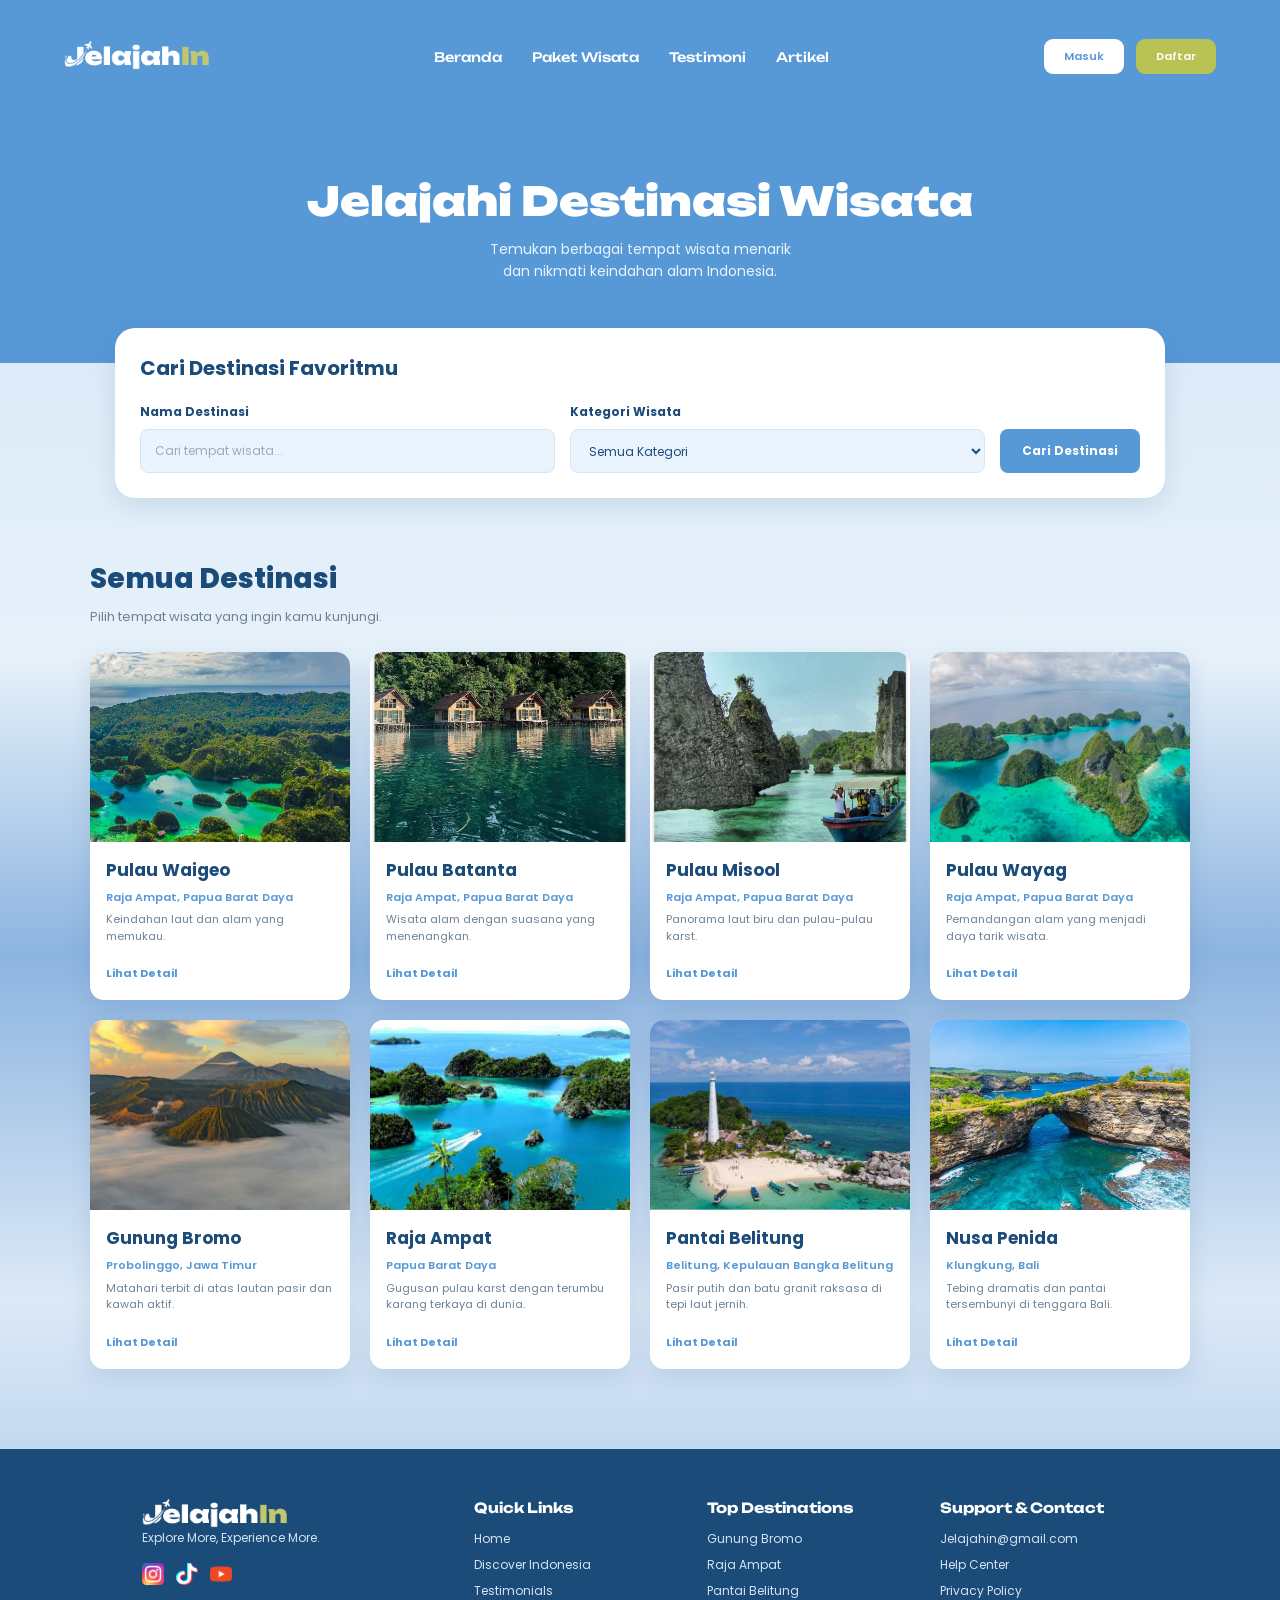
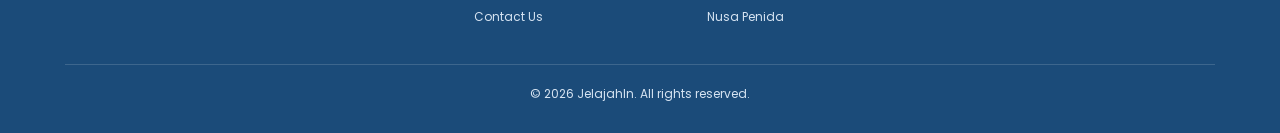
==== commit 989460bf: "tambah hamburger dan beberapa responsive" ====
--- a/destinasi.html
+++ b/destinasi.html
@@ -159,7 +159,7 @@
             <!-- brand -->
             <div class="footer-brand">
                 <div class="logo">
-                    <img src="assets/logo.png" alt="JelajahIn Logo">
+                    <img src="assets/logoj2.png" alt="JelajahIn Logo">
                 </div>
                 <p>Explore More, Experience More.</p>
                 <div class="footer-socials">
--- a/vanilla.css
+++ b/vanilla.css
@@ -83,6 +83,10 @@
             #93B8E2 100%);
 }
 
+html, body {
+    overflow-x: clip;
+}
+
 a {
     text-decoration: none;
 }
@@ -158,6 +162,39 @@
 .nav-button a:hover {
     transform: translateY(-3px);
     box-shadow: var(--shadow);
+}
+
+.hamburger {
+    display: none;
+    width: 40px;
+    height: 40px;
+    padding: 10px 8px;
+    border: none;
+    border-radius: 10px;
+    background: rgba(255, 255, 255, 0.15);
+    flex-direction: column;
+    justify-content: space-between;
+    cursor: pointer;
+}
+
+.hamburger span {
+    display: block;
+    height: 2px;
+    border-radius: 2px;
+    background: var(--white);
+    transition: var(--transition);
+}
+
+nav.open .hamburger span:nth-child(1) {
+    transform: translateY(9px) rotate(45deg);
+}
+
+nav.open .hamburger span:nth-child(2) {
+    opacity: 0;
+}
+
+nav.open .hamburger span:nth-child(3) {
+    transform: translateY(-9px) rotate(-45deg);
 }
 
 /* hero sect */
@@ -1879,8 +1916,29 @@
         width: 100%;
     }
 
+<<<<<<< Updated upstream
     .cards-container {
         justify-content: center;
+=======
+    .main-item > img {
+        width: 210px;
+        height: 270px;
+    }
+
+    .nav-buttons {
+        width: 210px;
+    }
+
+    .scroll-progress {
+        left: 12px;
+        top: 40%;
+        height: 280px;
+    }
+
+    .card-item img {
+        width: 150px;
+        height: 200px;
+>>>>>>> Stashed changes
     }
 
     .filter-row {
@@ -1892,6 +1950,7 @@
         padding: 14px;
     }
 
+<<<<<<< Updated upstream
     .island-grid,
     .destination-list {
         grid-template-columns: repeat(2, 1fr);
@@ -1910,19 +1969,210 @@
 
     .destination-search form {
         flex-wrap: wrap;
+=======
+    .disc-sect {
+        height: auto;
+        aspect-ratio: 1150 / 576;
+    }
+
+    .card-disc {
+        top: 8.16%;
+        height: 91.84%;
+        padding: 5.7% 4.2% 0;
+    }
+
+    .card-disc h2 {
+        font-size: clamp(20px, 2.7vw, 32px);
+        margin-bottom: 14px;
+    }
+
+    .card-disc p {
+        font-size: clamp(11px, 1.1vw, 13px);
+        margin-bottom: 12px;
+    }
+
+    .btn-disc {
+        padding: 12px 20px;
+        font-size: 12px;
+    }
+
+    .gambar-dis img:nth-child(1) {
+        height: 39.76%;
+        transform: translateX(20%);
+    }
+
+    .gambar-dis img:nth-child(2) {
+        top: 8.16%;
+        height: 78.47%;
+    }
+
+    .gambar-dis img:nth-child(3) {
+        top: 68.06%;
+        height: 31.94%;
+    }
+
+    .destination-list {
+        grid-template-columns: repeat(3, 1fr);
+>>>>>>> Stashed changes
     }
 }
 
 @media (max-width: 768px) {
+<<<<<<< Updated upstream
+=======
+    nav {
+        flex-wrap: wrap;
+        justify-content: space-between;
+        row-gap: 14px;
+        padding: 10px 0;
+    }
+
+    .logo img {
+        width: 130px;
+    }
+
+>>>>>>> Stashed changes
     nav ul {
         gap: 14px;
     }
 
+<<<<<<< Updated upstream
     .activity-grid,
     .prep-grid {
         grid-template-columns: 1fr;
     }
 
+=======
+    nav ul li a {
+        font-size: 0.67rem;
+    }
+
+    .scroll-progress {
+        left: 12px;
+        top: 29%;
+        height: 280px;
+    }
+
+    body {
+        zoom: 0.8;
+    }
+
+    .scroll-active {
+        width: 28px;
+        height: 28px;
+        font-size: 12px;
+    }
+
+    .scroll-dot {
+        width: 12px;
+        height: 12px;
+    }
+
+    .hero {
+        min-height: auto;
+        gap: 20px;
+        padding: 30px 10px 50px 40px;
+    }
+
+    .hero-content h1 {
+        font-size: 1.7rem;
+        margin-bottom: 10px;
+    }
+
+    .hero-content p {
+        font-size: 0.8rem;
+        margin-bottom: 20px;
+    }
+
+    .btn-jelajah {
+        padding: 10px 20px;
+        font-size: 11px;
+    }
+
+    .hero-image {
+        gap: 18px;
+    }
+
+    .slider-row {
+        gap: 14px;
+    }
+
+    .main-item h3,
+    .card-item h3 {
+        font-size: 0.85rem;
+    }
+
+    .main-item > img {
+        width: 170px;
+        height: 220px;
+        border-radius: 18px;
+    }
+
+    .cards-container {
+        gap: 12px;
+    }
+
+    .card-item img {
+        width: 115px;
+        height: 160px;
+        border-radius: 16px;
+    }
+
+    .nav-buttons {
+        width: 170px;
+    }
+
+    .nav-buttons button {
+        width: 34px;
+        height: 34px;
+        font-size: 0.85rem;
+    }
+
+    .page-indicator {
+        right: 10px;
+        gap: 8px;
+        font-size: 0.75rem;
+    }
+
+    .page-indicator .dash {
+        width: 40px;
+    }
+
+    .travel-info-section {
+        padding: 3rem 0;
+    }
+
+    .island-block h2 {
+        margin-top: 1rem;
+    }
+
+    .search-filter {
+        padding: 24px;
+        border-radius: 30px;
+    }
+
+    .main-white-card {
+        padding: 100px 24px 40px;
+    }
+
+    .activity-grid {
+        grid-template-columns: 1fr;
+    }
+
+    .activity-grid .activity-card:nth-child(2) {
+        margin-top: 1rem;
+    }
+
+    .island-grid {
+        grid-template-columns: repeat(2, 1fr);
+    }
+
+    .testimoni-kotak {
+        grid-template-columns: 1fr;
+        gap: 60px;
+    }
+
+>>>>>>> Stashed changes
     .promo-banner-card {
         flex-direction: column;
         align-items: flex-start;
@@ -1931,16 +2181,267 @@
     .promo-price-box {
         width: 100%;
     }
+<<<<<<< Updated upstream
 }
 
 @media (max-width: 600px) {
     nav {
         flex-wrap: wrap;
         justify-content: center;
+=======
+
+    .tes-heading {
+        margin-bottom: 60px;
+    }
+
+    .disc-sect {
+        aspect-ratio: auto;
+        display: grid;
+        gap: 20px;
+    }
+
+    .card-disc {
+        position: static;
+        width: auto;
+        height: auto;
+        padding: 40px 32px;
+    }
+
+    .card-disc h2 {
+        font-size: 28px;
+    }
+
+    .card-disc h2,
+    .card-disc p {
+        max-width: none;
+    }
+
+    .card-disc p {
+        font-size: 13px;
+    }
+
+    .gambar-dis {
+        display: grid;
+        grid-template-columns: 1fr 1fr;
+        gap: 16px;
+    }
+
+    .gambar-dis img:nth-child(n) {
+        position: static;
+        width: 100%;
+        height: 220px;
+        border-radius: 24px;
+    }
+
+    .gambar-dis img:nth-child(2) {
+        grid-column: 1 / -1;
+        order: -1;
+        height: 280px;
+    }
+
+    .gambar-dis img:nth-child(1) {
+        transform: translateX(0);
+        border: none;
+    }
+
+    .gambar-dis img:nth-child(3) {
+        border: none;
+    }
+
+    .bottom-banner {
+        padding: 10px 16px;
+        gap: 12px;
+    }
+
+    .main-columns {
+        grid-template-columns: 1fr;
+    }
+
+    .main-columns > .side-image {
+        grid-column: 1 / -1;
+        height: 260px;
+    }
+
+    .side-image img {
+        min-height: 0;
+        height: 100%;
+    }
+
+    .plane {
+        width: 26px;
+        height: 26px;
+    }
+
+    .footer-box {
+        grid-template-columns:repeat(3, 2fr);
+        text-align: left;
+        gap: 30px;
+    }
+
+    .footer-box > :first-child {
+        grid-column: 1 / -1;
+    }
+
+    footer .logo img {
+        margin: 0;
+    }
+
+    .footer-socials {
+        justify-content: flex-start;
+    }
+
+    .destination-banner {
+        padding: 60px 20px;
+    }
+
+    .destination-banner h1 {
+        font-size: 32px;
+    }
+
+    .destination-search form {
+        flex-wrap: wrap;
+    }
+
+    .search-item {
+        flex: 1 1 calc(50% - 8px);
+    }
+
+    .destination-search button {
+        width: 100%;
+    }
+
+    .destination-list {
+        grid-template-columns: repeat(2, 1fr);
+    }
+
+}
+
+@media (max-width: 450px) {
+    .scroll-progress {
+        display: none;
+    }
+
+        nav {
+        flex-wrap: wrap;
+        min-height: 64px;
+        padding: 10px 0;
+        gap: 0;
+    }
+
+    .logo img {
+        width: 120px;
+    }
+
+    .hamburger {
+        display: flex;
+    }
+
+    nav ul,
+    .nav-button {
+        display: none;
+        width: 100%;
+    }
+
+    nav.open ul {
+        display: flex;
+        order: 3;
+        flex-direction: column;
+        align-items: flex-start;
+        gap: 4px;
+        margin-top: 12px;
+        padding: 16px 18px 8px;
+        border-radius: 18px 18px 0 0;
+        background: var(--navy);
+    }
+
+    nav.open ul li {
+        width: 100%;
+    }
+
+    nav.open ul li a {
+        display: block;
+        padding: 10px 0;
+        font-size: 13px;
+    }
+
+    nav.open .nav-button {
+        display: flex;
+        order: 4;
+        padding: 8px 18px 18px;
+        border-radius: 0 0 18px 18px;
+        background: var(--navy);
+    }
+
+    nav.open .nav-button a {
+        flex: 1;
+        text-align: center;
+        padding: 10px 14px;
+    }
+
+    .hero {
+        flex-direction: column;
+        align-items: stretch;
+        text-align: left;
+        gap: 36px;
+        padding: 20px 0 50px;
+    }
+
+    .hero-image {
+        order: -1;
+        width: 100%;
+    }
+
+    .hero-content {
+        max-width: 100%;
+>>>>>>> Stashed changes
     }
 
     .hero-content h1 {
         font-size: 2.4rem;
+<<<<<<< Updated upstream
+=======
+    }
+
+    .hero-content p {
+        font-size: 0.9rem;
+        margin-bottom: 28px;
+    }
+
+    .main-item {
+        width: 100%;
+    }
+
+    .main-item > img {
+        width: 100%;
+        height: 320px;
+        border-radius: 28px;
+    }
+
+    .cards-container {
+        display: none;
+    }
+
+    .slider-controls {
+        flex-direction: column;
+        gap: 14px;
+        padding-right: 0;
+    }
+
+    .nav-buttons {
+        width: 100%;
+    }
+
+    .page-indicator {
+        position: static;
+    }
+
+    .search-filter {
+        padding: 20px 16px;
+    }
+
+    .filter-tabs {
+        gap: 8px;
+>>>>>>> Stashed changes
     }
 
     .filter-row,
@@ -1949,6 +2450,89 @@
         grid-template-columns: 1fr;
     }
 
+<<<<<<< Updated upstream
+=======
+    .main-white-card {
+        padding: 90px 16px 32px;
+    }
+
+    .main-white-card h2,
+    .section-heading h2 {
+        font-size: 22px;
+    }
+
+    .promo-banner-card {
+        padding: 24px 20px;
+    }
+
+    .card-disc {
+        padding: 30px 22px;
+    }
+
+    .card-disc h2 {
+        font-size: 26px;
+    }
+
+    .gambar-dis {
+        grid-template-columns: 1fr;
+    }
+
+    .gambar-dis img:nth-child(n) {
+        height: 200px;
+    }
+
+    .card-signup {
+        --nw: 56px;
+        --nh: 70px;
+        padding: 30px 22px 26px;
+    }
+
+    .card-signup h2,
+    .card-contact h2 {
+        font-size: 24px;
+    }
+
+    .card-contact {
+        --nw: 40px;
+        --nh: 70px;
+        padding: 24px 18px 22px;
+    }
+
+    .card-contact h2,
+    .card-contact .subtitle {
+        margin-left: 0.6rem;
+    }
+
+    .bottom-banner .plane {
+        display: none;
+    }
+
+    .bottom-banner {
+        justify-content: center;
+        font-size: 10px;
+    }
+
+    .footer-box {
+        text-align: center;
+    }
+
+    footer .logo img {
+        margin: 0 auto;
+    }
+
+    .footer-socials {
+        justify-content: center;
+    }
+
+    .destination-banner {
+        padding: 50px 16px;
+    }
+
+    .destination-banner h1 {
+        font-size: 26px;
+    }
+
+>>>>>>> Stashed changes
     .destination-search form {
         flex-direction: column;
         align-items: stretch;
